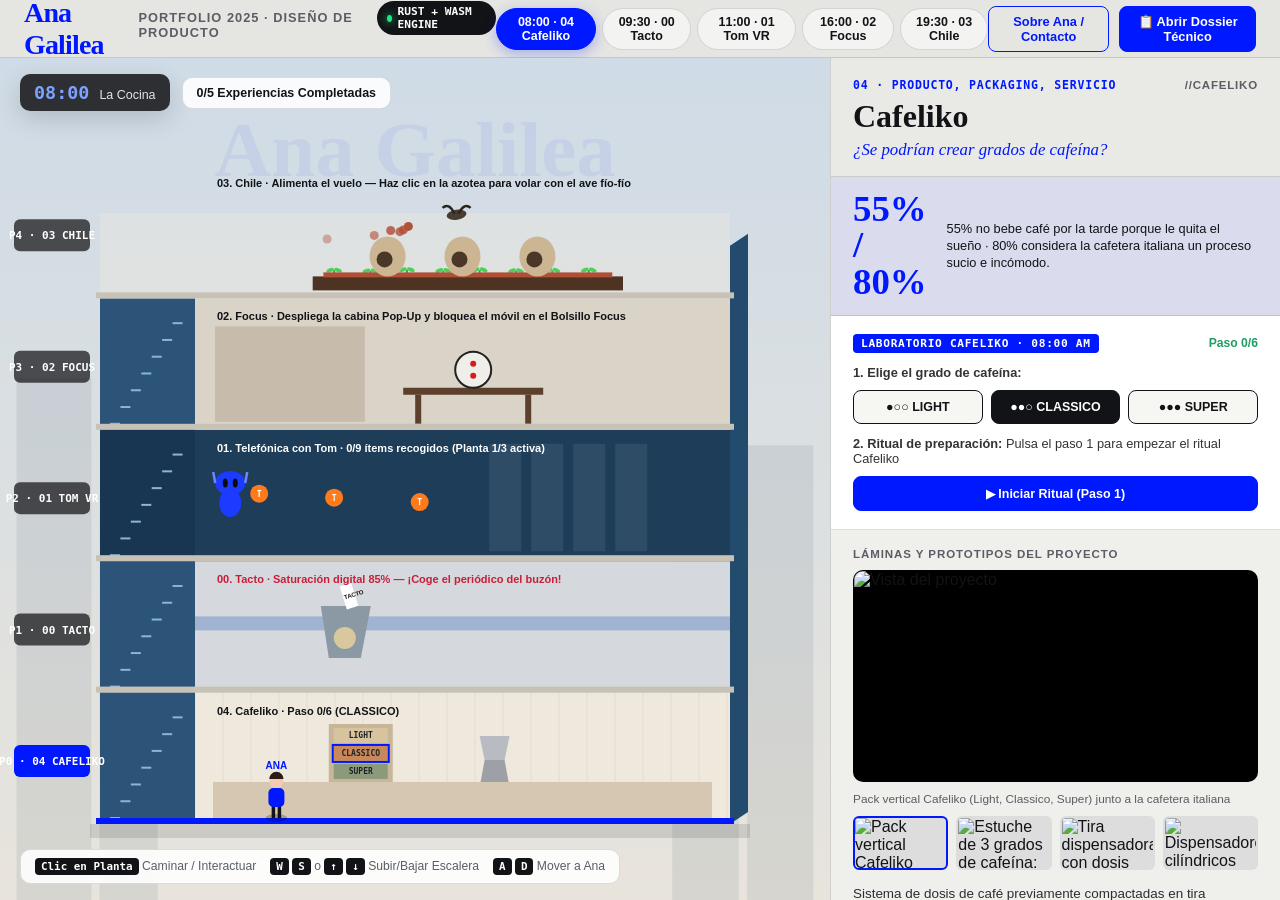
==== docs/index.html @ fff1c48e "Add docs/ directory and GitHub Pages workflow" ====
<!DOCTYPE html>
<html lang="es">
<head>
  <meta charset="UTF-8" />
  <meta name="viewport" content="width=device-width, initial-scale=1.0" />
  <title>Ana Galilea · 24 Horas en Diseño de Producto (Rust + WASM)</title>
  <link rel="stylesheet" href="styles.css" />
</head>
<body>
  <!-- CABECERA EDITORIAL INTERACTIVA -->
  <header class="top-bar">
    <div class="brand-group">
      <div class="brand-name" onclick="window.openDossierModal('manifesto')" title="Ver Manifiesto y Contacto de Ana Galilea">
        Ana Galilea
      </div>
      <span class="brand-tag">Portfolio 2025 · Diseño de Producto</span>
      <span class="wasm-badge" title="Motor de físicas y estado compilado en Rust a WebAssembly (wasm32-unknown-unknown)">
        <span class="wasm-dot"></span> RUST + WASM ENGINE
      </span>
    </div>

    <!-- Navegador de las 5 Plantas del Edificio ("24 Horas con Ana") -->
    <nav class="floor-Selector-nav" aria-label="Plantas del Edificio">
      <button class="floor-pill active" onclick="selectFloor(0)">08:00 · 04 Cafeliko</button>
      <button class="floor-pill" onclick="selectFloor(1)">09:30 · 00 Tacto</button>
      <button class="floor-pill" onclick="selectFloor(2)">11:00 · 01 Tom VR</button>
      <button class="floor-pill" onclick="selectFloor(3)">16:00 · 02 Focus</button>
      <button class="floor-pill" onclick="selectFloor(4)">19:30 · 03 Chile</button>
    </nav>

    <div class="header-actions">
      <button class="btn-editorial" onclick="window.openDossierModal('manifesto')">
        Sobre Ana / Contacto
      </button>
      <button class="btn-editorial primary" onclick="window.openDossierModal('project')">
        📋 Abrir Dossier Técnico
      </button>
    </div>
  </header>

  <!-- ESCENARIO PRINCIPAL: DIORAMA 2.5D (IZQUIERDA) + LABORATORIO JUGABLE (DERECHA) -->
  <main class="main-stage">
    <!-- Visor del Edificio Seccionado en Tiempo Real -->
    <section class="diorama-viewport">
      <canvas id="dioramaCanvas"></canvas>

      <!-- HUD Superior: Reloj de Rutina Cotidiana + Progreso -->
      <div class="diorama-hud-top">
        <div class="clock-card">
          <span class="clock-time" id="hudClockTime">08:00</span>
          <span class="clock-routine" id="hudClockRoutine">La Cocina</span>
        </div>
        <div class="progress-card" id="globalProgressText">
          0/5 Experiencias Completadas
        </div>
      </div>

      <!-- HUD Inferior: Guía de Controles del Juego -->
      <div class="diorama-controls-hint">
        <span><span class="kbd">Clic en Planta</span> Caminar / Interactuar</span>
        <span><span class="kbd">W</span> <span class="kbd">S</span> o <span class="kbd">↑</span> <span class="kbd">↓</span> Subir/Bajar Escalera</span>
        <span><span class="kbd">A</span> <span class="kbd">D</span> Mover a Ana</span>
      </div>
    </section>

    <!-- Panel Lateral: Mini-Juego del Proyecto Activo + Galería Extraída del PDF -->
    <aside class="lab-sidebar">
      <div class="lab-header">
        <div class="lab-breadcrumbs">
          <span class="lab-project-num" id="labNum">04 · Producto, packaging, servicio</span>
          <span id="labCode">//Cafeliko</span>
        </div>
        <h1 class="lab-title" id="labTitle">Cafeliko</h1>
        <p class="lab-question" id="labQuestion">¿Se podrían crear grados de cafeína?</p>
      </div>

      <div class="lab-stat-banner">
        <div class="stat-big" id="labStatBig">55%</div>
        <div class="stat-desc" id="labStatDesc">
          de usuarios reportan: «No bebo café por la tarde porque no me deja dormir».
        </div>
      </div>

      <!-- Controles Interactivos del Mini-Juego en Rust/WASM -->
      <div class="minigame-box" id="minigameContent"></div>

      <!-- Galería de Renders Reales Extraídos del Portfolio de Ana -->
      <div class="sidebar-gallery">
        <div class="sidebar-section-label">Láminas y Prototipos del Proyecto</div>
        <div class="hero-preview-card" onclick="window.openDossierModal('project')" style="cursor:pointer;" title="Haz clic para ampliar el Dossier Técnico">
          <img id="sidebarHeroImg" src="assets/portfolio/cafeliko_kitchen.jpg" alt="Vista del proyecto" />
        </div>
        <p id="sidebarHeroCaption" style="font-size:0.74rem; color:var(--ink-muted); margin-bottom:10px;"></p>

        <div class="thumb-strip" id="sidebarThumbStrip"></div>

        <p class="project-summary-text" id="labSummary"></p>

        <button class="btn-editorial primary" style="width:100%; padding:10px;" onclick="window.openDossierModal('project')">
          Ver Investigación · Proceso · Desarrollo · Producto →
        </button>
      </div>
    </aside>
  </main>

  <!-- MODAL DOSSIER TÉCNICO / MANIFIESTO (MODO RECLUTADOR / ESTUDIO) -->
  <div class="modal-backdrop" id="dossierModalBackdrop" onclick="if(event.target===this) window.closeDossierModal()">
    <div class="dossier-modal">
      <div class="dossier-top">
        <strong id="dossierModalTitle" style="font-size:0.95rem;">Dossier Técnico del Proyecto</strong>
        <button class="btn-editorial" onclick="window.closeDossierModal()">✕ Cerrar (Esc)</button>
      </div>
      <div class="dossier-body" id="dossierModalContent"></div>
    </div>
  </div>

  <script src="wasm_bundle.js"></script>
  <script src="game.js"></script>
</body>
</html>
---- docs/styles.css ----
:root {
  --bg-paper: #e5e5e2;
  --bg-panel: #efefec;
  --bg-dark: #101216;
  --ink: #121316;
  --ink-muted: #5a5d64;
  --klein-blue: #0018ff;
  --klein-soft: rgba(0, 24, 255, 0.09);
  --tom-blue: #234b6e;
  --tom-orange: #ff7a1a;
  --chile-clay: #b04e36;
  --focus-green: #1f9d62;
  --cafeliko-light: #d7c39d;
  --cafeliko-classico: #c98859;
  --cafeliko-super: #8c9a7c;
  --border: rgba(18, 19, 22, 0.14);
  --font-serif: 'Playfair Display', Georgia, 'Times New Roman', serif;
  --font-sans: 'Plus Jakarta Sans', -apple-system, BlinkMacSystemFont, 'Segoe UI', sans-serif;
  --font-mono: 'JetBrains Mono', Consolas, monospace;
}

* {
  box-sizing: border-box;
  margin: 0;
  padding: 0;
}

html, body {
  width: 100%;
  height: 100%;
  background: var(--bg-paper);
  color: var(--ink);
  font-family: var(--font-sans);
  overflow: hidden;
  user-select: none;
}

/* --- TOP HEADER (Editorial Portfolio Bar) --- */
.top-bar {
  height: 58px;
  display: flex;
  align-items: center;
  justify-content: space-between;
  padding: 0 24px;
  background: rgba(229, 229, 226, 0.92);
  backdrop-filter: blur(10px);
  border-bottom: 1px solid var(--border);
  z-index: 20;
}

.brand-group {
  display: flex;
  align-items: baseline;
  gap: 16px;
}

.brand-name {
  font-family: var(--font-serif);
  font-weight: 800;
  font-size: 1.75rem;
  color: var(--klein-blue);
  letter-spacing: -0.03em;
  cursor: pointer;
}

.brand-tag {
  font-size: 0.8rem;
  text-transform: uppercase;
  letter-spacing: 0.08em;
  color: var(--ink-muted);
  font-weight: 600;
}

.wasm-badge {
  display: inline-flex;
  align-items: center;
  gap: 6px;
  padding: 4px 10px;
  border-radius: 999px;
  background: var(--ink);
  color: #fff;
  font-family: var(--font-mono);
  font-size: 0.7rem;
  font-weight: 600;
}

.wasm-dot {
  width: 7px;
  height: 7px;
  border-radius: 50%;
  background: #22e584;
  box-shadow: 0 0 8px #22e584;
}

.floor-Selector-nav {
  display: flex;
  gap: 6px;
}

.floor-pill {
  border: 1px solid var(--border);
  background: rgba(255, 255, 255, 0.55);
  color: var(--ink);
  padding: 6px 12px;
  border-radius: 999px;
  font-size: 0.78rem;
  font-weight: 600;
  cursor: pointer;
  transition: all 0.2s ease;
  display: flex;
  align-items: center;
  gap: 6px;
}

.floor-pill:hover {
  border-color: var(--klein-blue);
  transform: translateY(-1px);
}

.floor-pill.active {
  background: var(--klein-blue);
  color: #fff;
  border-color: var(--klein-blue);
  box-shadow: 0 4px 14px rgba(0, 24, 255, 0.28);
}

.floor-pill.completed::after {
  content: "✓";
  font-weight: 800;
  font-size: 0.7rem;
  color: #16c672;
}

.floor-pill.active.completed::after {
  color: #a6ffcf;
}

.header-actions {
  display: flex;
  align-items: center;
  gap: 10px;
}

.btn-editorial {
  padding: 7px 14px;
  border-radius: 8px;
  border: 1.5px solid var(--klein-blue);
  background: transparent;
  color: var(--klein-blue);
  font-weight: 700;
  font-size: 0.8rem;
  cursor: pointer;
  transition: all 0.18s ease;
}

.btn-editorial:hover, .btn-editorial.primary {
  background: var(--klein-blue);
  color: #fff;
}

.btn-editorial.primary:hover {
  background: #0011b8;
}

/* --- MAIN WORKSPACE LAYOUT --- */
.main-stage {
  height: calc(100vh - 58px);
  display: grid;
  grid-template-columns: 1fr 450px;
  position: relative;
}

/* --- LEFT: 2.5D ARCHITECTURAL DIORAMA CANVAS --- */
.diorama-viewport {
  position: relative;
  width: 100%;
  height: 100%;
  overflow: hidden;
  background: #dcdcd7;
}

#dioramaCanvas {
  width: 100%;
  height: 100%;
  display: block;
  cursor: pointer;
}

/* Floating HUD inside Diorama */
.diorama-hud-top {
  position: absolute;
  top: 16px;
  left: 20px;
  display: flex;
  align-items: center;
  gap: 12px;
  pointer-events: none;
}

.clock-card {
  background: rgba(18, 19, 22, 0.86);
  color: #fff;
  padding: 8px 14px;
  border-radius: 10px;
  backdrop-filter: blur(8px);
  display: flex;
  align-items: baseline;
  gap: 10px;
  box-shadow: 0 8px 24px rgba(0, 0, 0, 0.15);
}

.clock-time {
  font-family: var(--font-mono);
  font-size: 1.15rem;
  font-weight: 700;
  color: #7da2ff;
}

.clock-routine {
  font-size: 0.78rem;
  color: #e2e4ea;
}

.progress-card {
  background: rgba(255, 255, 255, 0.88);
  border: 1px solid var(--border);
  padding: 8px 14px;
  border-radius: 10px;
  font-size: 0.78rem;
  font-weight: 700;
  color: var(--ink);
  backdrop-filter: blur(8px);
}

.diorama-controls-hint {
  position: absolute;
  bottom: 16px;
  left: 20px;
  background: rgba(255, 255, 255, 0.88);
  border: 1px solid var(--border);
  padding: 8px 14px;
  border-radius: 10px;
  font-size: 0.76rem;
  color: var(--ink-muted);
  display: flex;
  align-items: center;
  gap: 14px;
  backdrop-filter: blur(6px);
}

.kbd {
  display: inline-block;
  padding: 2px 6px;
  border-radius: 4px;
  background: var(--ink);
  color: #fff;
  font-family: var(--font-mono);
  font-size: 0.68rem;
  font-weight: 600;
}

/* --- RIGHT: INTERACTIVE PRODUCT LAB & MINI-GAME PANEL --- */
.lab-sidebar {
  height: 100%;
  background: var(--bg-panel);
  border-left: 1px solid var(--border);
  display: flex;
  flex-direction: column;
  overflow-y: auto;
  user-select: text;
}

.lab-header {
  padding: 20px 22px 16px;
  border-bottom: 1px solid var(--border);
  background: #e9e9e5;
}

.lab-breadcrumbs {
  display: flex;
  align-items: center;
  justify-content: space-between;
  font-size: 0.72rem;
  text-transform: uppercase;
  letter-spacing: 0.07em;
  color: var(--ink-muted);
  margin-bottom: 8px;
  font-weight: 700;
}

.lab-project-num {
  color: var(--klein-blue);
  font-family: var(--font-mono);
}

.lab-title {
  font-family: var(--font-serif);
  font-size: 2rem;
  line-height: 1.05;
  color: var(--ink);
  margin-bottom: 6px;
}

.lab-question {
  font-family: var(--font-serif);
  font-style: italic;
  font-size: 1.05rem;
  color: var(--klein-blue);
}

.lab-stat-banner {
  display: flex;
  align-items: center;
  gap: 14px;
  padding: 14px 22px;
  background: var(--klein-soft);
  border-bottom: 1px solid var(--border);
}

.stat-big {
  font-family: var(--font-serif);
  font-size: 2.3rem;
  font-weight: 800;
  color: var(--klein-blue);
  line-height: 1;
}

.stat-desc {
  font-size: 0.8rem;
  line-height: 1.35;
  color: var(--ink);
}

/* Interactive Mini-Game Box inside Sidebar */
.minigame-box {
  padding: 18px 22px;
  border-bottom: 1px solid var(--border);
  background: #fff;
}

.minigame-header {
  display: flex;
  align-items: center;
  justify-content: space-between;
  margin-bottom: 12px;
}

.minigame-badge {
  font-family: var(--font-mono);
  font-size: 0.7rem;
  text-transform: uppercase;
  letter-spacing: 0.06em;
  padding: 3px 8px;
  border-radius: 4px;
  background: var(--klein-blue);
  color: #fff;
  font-weight: 700;
}

.minigame-status {
  font-size: 0.76rem;
  font-weight: 700;
  color: var(--focus-green);
}

.game-btn-row {
  display: flex;
  flex-wrap: wrap;
  gap: 8px;
  margin-top: 10px;
}

.game-btn {
  flex: 1;
  min-width: 110px;
  padding: 9px 12px;
  border-radius: 8px;
  border: 1.5px solid var(--ink);
  background: #f6f6f3;
  color: var(--ink);
  font-weight: 700;
  font-size: 0.78rem;
  cursor: pointer;
  transition: all 0.15s ease;
  text-align: center;
}

.game-btn:hover {
  background: var(--klein-blue);
  color: #fff;
  border-color: var(--klein-blue);
}

.game-btn.active {
  background: var(--ink);
  color: #fff;
}

/* Project Gallery Preview in Sidebar */
.sidebar-gallery {
  padding: 18px 22px 26px;
}

.sidebar-section-label {
  font-size: 0.72rem;
  text-transform: uppercase;
  letter-spacing: 0.08em;
  color: var(--ink-muted);
  font-weight: 700;
  margin-bottom: 10px;
}

.hero-preview-card {
  border-radius: 10px;
  overflow: hidden;
  border: 1px solid var(--border);
  background: #000;
  margin-bottom: 10px;
  position: relative;
}

.hero-preview-card img {
  width: 100%;
  height: 210px;
  object-fit: cover;
  display: block;
  transition: transform 0.3s ease;
}

.hero-preview-card:hover img {
  transform: scale(1.02);
}

.thumb-strip {
  display: grid;
  grid-template-columns: repeat(4, 1fr);
  gap: 8px;
  margin-bottom: 14px;
}

.thumb-item {
  height: 54px;
  border-radius: 6px;
  overflow: hidden;
  border: 2px solid transparent;
  cursor: pointer;
  background: #ddd;
}

.thumb-item.active {
  border-color: var(--klein-blue);
}

.thumb-item img {
  width: 100%;
  height: 100%;
  object-fit: cover;
  display: block;
}

.project-summary-text {
  font-size: 0.84rem;
  line-height: 1.55;
  color: #2c2e33;
  margin-bottom: 14px;
}

/* Word search & interactive widgets */
.word-pills {
  display: flex;
  gap: 6px;
  flex-wrap: wrap;
  margin-top: 8px;
}

.word-pill {
  padding: 5px 10px;
  border-radius: 999px;
  font-family: var(--font-mono);
  font-size: 0.72rem;
  border: 1px solid var(--border);
  background: #f2f2ee;
  cursor: pointer;
  font-weight: 700;
}

.word-pill.found {
  background: var(--focus-green);
  color: #fff;
  border-color: var(--focus-green);
}

/* --- FULL-SCREEN MODAL DOSSIER / MANIFIESTO --- */
.modal-backdrop {
  position: fixed;
  inset: 0;
  background: rgba(12, 14, 18, 0.76);
  backdrop-filter: blur(8px);
  z-index: 100;
  display: none;
  align-items: center;
  justify-content: center;
  padding: 28px;
}

.modal-backdrop.open {
  display: flex;
}

.dossier-modal {
  width: min(1140px, 96vw);
  max-height: 90vh;
  background: var(--bg-paper);
  border-radius: 16px;
  border: 1px solid rgba(255, 255, 255, 0.2);
  box-shadow: 0 24px 60px rgba(0, 0, 0, 0.45);
  display: flex;
  flex-direction: column;
  overflow: hidden;
  user-select: text;
}

.dossier-top {
  padding: 20px 28px;
  background: #deded9;
  border-bottom: 1px solid var(--border);
  display: flex;
  align-items: center;
  justify-content: space-between;
}

.dossier-body {
  padding: 28px;
  overflow-y: auto;
  display: grid;
  grid-template-columns: 1.1fr 1fr;
  gap: 28px;
}

.phase-grid {
  display: grid;
  grid-template-columns: 1fr 1fr;
  gap: 14px;
  margin-top: 16px;
}

.phase-card {
  background: #fff;
  padding: 14px 16px;
  border-radius: 10px;
  border: 1px solid var(--border);
}

.phase-card h4 {
  font-size: 0.74rem;
  text-transform: uppercase;
  letter-spacing: 0.08em;
  color: var(--klein-blue);
  margin-bottom: 6px;
}

.phase-card p {
  font-size: 0.83rem;
  line-height: 1.48;
  color: var(--ink);
}

.dossier-gallery-grid {
  display: grid;
  grid-template-columns: 1fr 1fr;
  gap: 10px;
}

.dossier-gallery-grid img {
  width: 100%;
  height: 165px;
  object-fit: cover;
  border-radius: 8px;
  border: 1px solid var(--border);
  background: #111;
  cursor: pointer;
}

.dossier-gallery-grid img.wide {
  grid-column: span 2;
  height: 230px;
}

@media (max-width: 980px) {
  .main-stage {
    grid-template-columns: 1fr;
    grid-template-rows: 52vh 1fr;
  }
  .dossier-body {
    grid-template-columns: 1fr;
  }
}
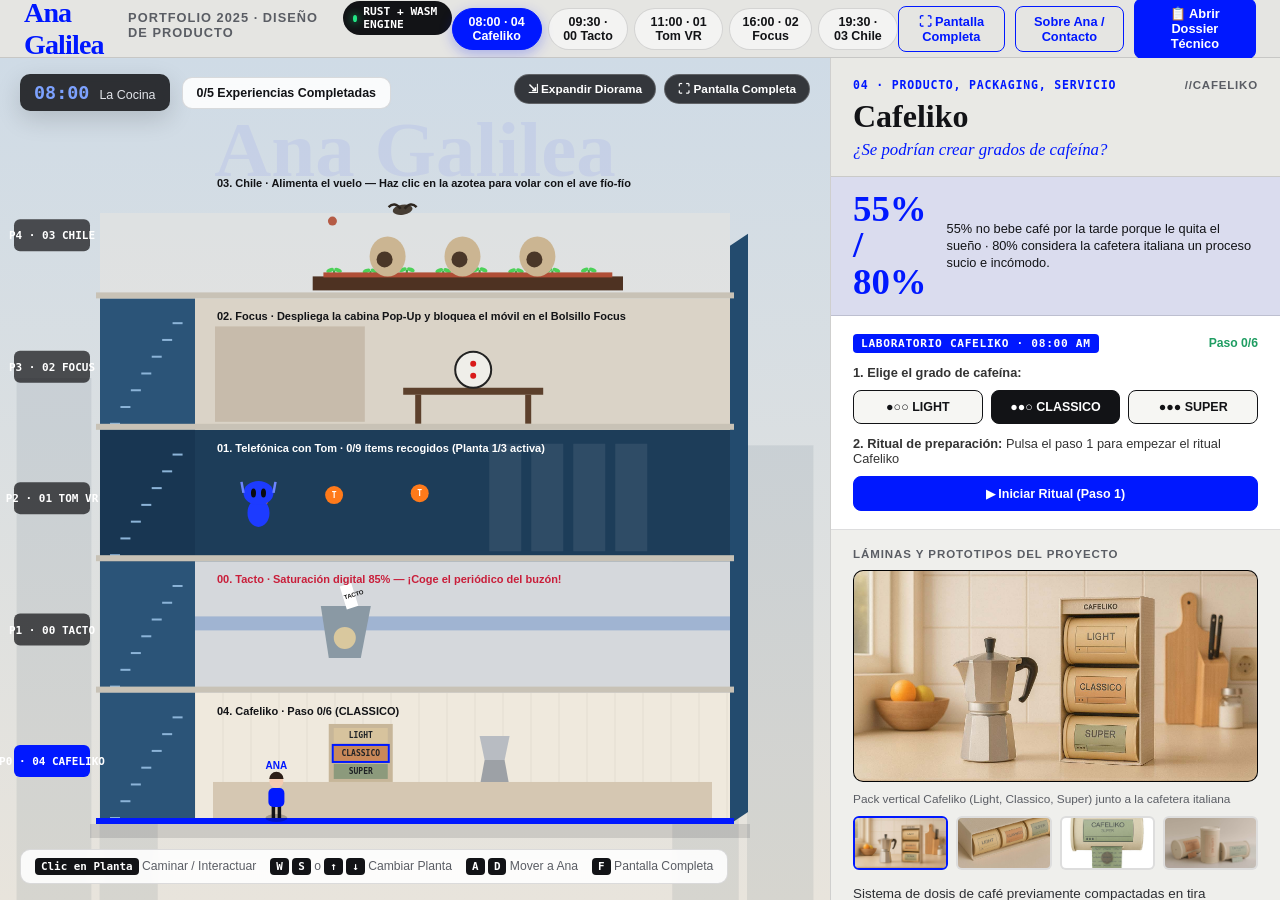
==== commit 0f0bd06a: "Add fullscreen mode, diorama expand toggle, and 'F' key shortcut" ====
--- a/docs/index.html
+++ b/docs/index.html
@@ -29,6 +29,9 @@
     </nav>
 
     <div class="header-actions">
+      <button class="btn-editorial" id="fullscreenBtn" onclick="window.toggleFullscreen()" title="Alternar Pantalla Completa (F)">
+        ⛶ Pantalla Completa
+      </button>
       <button class="btn-editorial" onclick="window.openDossierModal('manifesto')">
         Sobre Ana / Contacto
       </button>
@@ -44,6 +47,16 @@
     <section class="diorama-viewport">
       <canvas id="dioramaCanvas"></canvas>
 
+      <!-- Botones flotantes HUD Superior Derecho -->
+      <div class="diorama-hud-controls">
+        <button class="hud-pill-btn" onclick="window.toggleDioramaWide()" id="expandDioramaBtn" title="Expandir vista completa del edificio">
+          ⇲ Expandir Diorama
+        </button>
+        <button class="hud-pill-btn" onclick="window.toggleFullscreen()" id="hudFsBtn" title="Pantalla Completa (F)">
+          ⛶ Pantalla Completa
+        </button>
+      </div>
+
       <!-- HUD Superior: Reloj de Rutina Cotidiana + Progreso -->
       <div class="diorama-hud-top">
         <div class="clock-card">
@@ -58,8 +71,9 @@
       <!-- HUD Inferior: Guía de Controles del Juego -->
       <div class="diorama-controls-hint">
         <span><span class="kbd">Clic en Planta</span> Caminar / Interactuar</span>
-        <span><span class="kbd">W</span> <span class="kbd">S</span> o <span class="kbd">↑</span> <span class="kbd">↓</span> Subir/Bajar Escalera</span>
+        <span><span class="kbd">W</span> <span class="kbd">S</span> o <span class="kbd">↑</span> <span class="kbd">↓</span> Cambiar Planta</span>
         <span><span class="kbd">A</span> <span class="kbd">D</span> Mover a Ana</span>
+        <span><span class="kbd">F</span> Pantalla Completa</span>
       </div>
     </section>
 
--- a/docs/styles.css
+++ b/docs/styles.css
@@ -168,6 +168,15 @@
   display: grid;
   grid-template-columns: 1fr 450px;
   position: relative;
+  transition: grid-template-columns 0.3s cubic-bezier(0.16, 1, 0.3, 1);
+}
+
+.main-stage.diorama-wide {
+  grid-template-columns: 1fr 0px;
+}
+
+.main-stage.diorama-wide .lab-sidebar {
+  display: none;
 }
 
 /* --- LEFT: 2.5D ARCHITECTURAL DIORAMA CANVAS --- */
@@ -184,6 +193,42 @@
   height: 100%;
   display: block;
   cursor: pointer;
+}
+
+/* Floating HUD Controls (Top Right) */
+.diorama-hud-controls {
+  position: absolute;
+  top: 16px;
+  right: 20px;
+  display: flex;
+  align-items: center;
+  gap: 8px;
+  z-index: 10;
+}
+
+.hud-pill-btn {
+  background: rgba(18, 19, 22, 0.82);
+  color: #fff;
+  border: 1px solid rgba(255, 255, 255, 0.22);
+  padding: 7px 13px;
+  border-radius: 999px;
+  font-family: var(--font-sans);
+  font-size: 0.74rem;
+  font-weight: 700;
+  cursor: pointer;
+  backdrop-filter: blur(8px);
+  transition: all 0.18s ease;
+  display: flex;
+  align-items: center;
+  gap: 6px;
+  user-select: none;
+}
+
+.hud-pill-btn:hover {
+  background: var(--klein-blue);
+  border-color: var(--klein-blue);
+  transform: translateY(-1px);
+  box-shadow: 0 4px 14px rgba(0, 24, 255, 0.32);
 }
 
 /* Floating HUD inside Diorama */
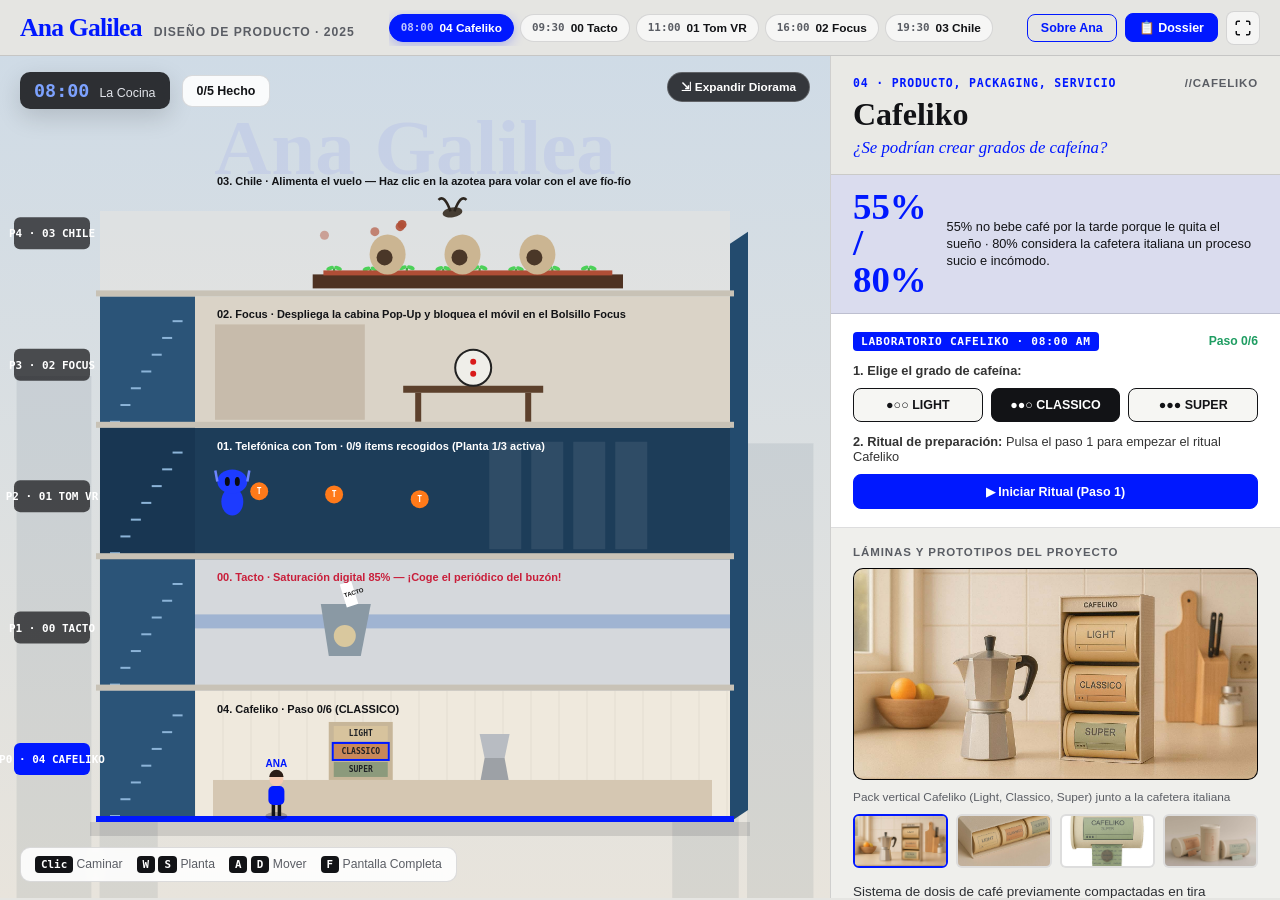
==== commit d196b21e: "Refine mobile experience: clean minimalist header, remove technical badges, improve responsive touch" ====
--- a/docs/index.html
+++ b/docs/index.html
@@ -9,34 +9,44 @@
 <body>
   <!-- CABECERA EDITORIAL INTERACTIVA -->
   <header class="top-bar">
-    <div class="brand-group">
-      <div class="brand-name" onclick="window.openDossierModal('manifesto')" title="Ver Manifiesto y Contacto de Ana Galilea">
-        Ana Galilea
-      </div>
-      <span class="brand-tag">Portfolio 2025 · Diseño de Producto</span>
-      <span class="wasm-badge" title="Motor de físicas y estado compilado en Rust a WebAssembly (wasm32-unknown-unknown)">
-        <span class="wasm-dot"></span> RUST + WASM ENGINE
-      </span>
+    <div class="brand-group" onclick="window.openDossierModal('manifesto')" title="Ver Manifiesto y Contacto de Ana Galilea">
+      <span class="brand-name">Ana Galilea</span>
+      <span class="brand-tag">Diseño de Producto · 2025</span>
     </div>
 
-    <!-- Navegador de las 5 Plantas del Edificio ("24 Horas con Ana") -->
-    <nav class="floor-Selector-nav" aria-label="Plantas del Edificio">
-      <button class="floor-pill active" onclick="selectFloor(0)">08:00 · 04 Cafeliko</button>
-      <button class="floor-pill" onclick="selectFloor(1)">09:30 · 00 Tacto</button>
-      <button class="floor-pill" onclick="selectFloor(2)">11:00 · 01 Tom VR</button>
-      <button class="floor-pill" onclick="selectFloor(3)">16:00 · 02 Focus</button>
-      <button class="floor-pill" onclick="selectFloor(4)">19:30 · 03 Chile</button>
+    <!-- Navegador de las 5 Plantas del Edificio (Desktop / Tablet) -->
+    <nav class="floor-nav-strip" aria-label="Plantas del Edificio">
+      <button class="floor-pill active" onclick="selectFloor(0)">
+        <span class="pill-time">08:00</span>
+        <span class="pill-name">04 Cafeliko</span>
+      </button>
+      <button class="floor-pill" onclick="selectFloor(1)">
+        <span class="pill-time">09:30</span>
+        <span class="pill-name">00 Tacto</span>
+      </button>
+      <button class="floor-pill" onclick="selectFloor(2)">
+        <span class="pill-time">11:00</span>
+        <span class="pill-name">01 Tom VR</span>
+      </button>
+      <button class="floor-pill" onclick="selectFloor(3)">
+        <span class="pill-time">16:00</span>
+        <span class="pill-name">02 Focus</span>
+      </button>
+      <button class="floor-pill" onclick="selectFloor(4)">
+        <span class="pill-time">19:30</span>
+        <span class="pill-name">03 Chile</span>
+      </button>
     </nav>
 
     <div class="header-actions">
-      <button class="btn-editorial" id="fullscreenBtn" onclick="window.toggleFullscreen()" title="Alternar Pantalla Completa (F)">
-        ⛶ Pantalla Completa
-      </button>
-      <button class="btn-editorial" onclick="window.openDossierModal('manifesto')">
-        Sobre Ana / Contacto
+      <button class="btn-editorial hide-mobile" onclick="window.openDossierModal('manifesto')">
+        Sobre Ana
       </button>
       <button class="btn-editorial primary" onclick="window.openDossierModal('project')">
-        📋 Abrir Dossier Técnico
+        📋 Dossier
+      </button>
+      <button class="btn-icon" id="fullscreenBtn" onclick="window.toggleFullscreen()" title="Alternar Pantalla Completa (F)" aria-label="Pantalla Completa">
+        <svg class="icon-fs" viewBox="0 0 24 24" width="18" height="18" stroke="currentColor" stroke-width="2" fill="none"><path d="M8 3H5a2 2 0 0 0-2 2v3m18 0V5a2 2 0 0 0-2-2h-3m0 18h3a2 2 0 0 0 2-2v-3M3 16v3a2 2 0 0 0 2 2h3"/></svg>
       </button>
     </div>
   </header>
@@ -47,13 +57,10 @@
     <section class="diorama-viewport">
       <canvas id="dioramaCanvas"></canvas>
 
-      <!-- Botones flotantes HUD Superior Derecho -->
-      <div class="diorama-hud-controls">
+      <!-- Botones flotantes HUD Superior Derecho (Solo desktop) -->
+      <div class="diorama-hud-controls hide-mobile">
         <button class="hud-pill-btn" onclick="window.toggleDioramaWide()" id="expandDioramaBtn" title="Expandir vista completa del edificio">
           ⇲ Expandir Diorama
-        </button>
-        <button class="hud-pill-btn" onclick="window.toggleFullscreen()" id="hudFsBtn" title="Pantalla Completa (F)">
-          ⛶ Pantalla Completa
         </button>
       </div>
 
@@ -64,15 +71,15 @@
           <span class="clock-routine" id="hudClockRoutine">La Cocina</span>
         </div>
         <div class="progress-card" id="globalProgressText">
-          0/5 Experiencias Completadas
+          0/5 Hecho
         </div>
       </div>
 
-      <!-- HUD Inferior: Guía de Controles del Juego -->
-      <div class="diorama-controls-hint">
-        <span><span class="kbd">Clic en Planta</span> Caminar / Interactuar</span>
-        <span><span class="kbd">W</span> <span class="kbd">S</span> o <span class="kbd">↑</span> <span class="kbd">↓</span> Cambiar Planta</span>
-        <span><span class="kbd">A</span> <span class="kbd">D</span> Mover a Ana</span>
+      <!-- HUD Inferior: Guía de Controles del Juego (Solo desktop) -->
+      <div class="diorama-controls-hint hide-mobile">
+        <span><span class="kbd">Clic</span> Caminar</span>
+        <span><span class="kbd">W</span> <span class="kbd">S</span> Planta</span>
+        <span><span class="kbd">A</span> <span class="kbd">D</span> Mover</span>
         <span><span class="kbd">F</span> Pantalla Completa</span>
       </div>
     </section>
--- a/docs/styles.css
+++ b/docs/styles.css
@@ -35,81 +35,86 @@
   user-select: none;
 }
 
-/* --- TOP HEADER (Editorial Portfolio Bar) --- */
+/* --- TOP HEADER (Minimalist Editorial Portfolio Bar) --- */
 .top-bar {
-  height: 58px;
+  height: 56px;
   display: flex;
   align-items: center;
   justify-content: space-between;
-  padding: 0 24px;
-  background: rgba(229, 229, 226, 0.92);
-  backdrop-filter: blur(10px);
+  padding: 0 20px;
+  background: rgba(229, 229, 226, 0.95);
+  backdrop-filter: blur(12px);
   border-bottom: 1px solid var(--border);
-  z-index: 20;
+  z-index: 30;
+  gap: 14px;
 }
 
 .brand-group {
   display: flex;
   align-items: baseline;
-  gap: 16px;
+  gap: 12px;
+  cursor: pointer;
+  flex-shrink: 0;
 }
 
 .brand-name {
   font-family: var(--font-serif);
   font-weight: 800;
-  font-size: 1.75rem;
+  font-size: 1.6rem;
   color: var(--klein-blue);
   letter-spacing: -0.03em;
-  cursor: pointer;
+  white-space: nowrap;
 }
 
 .brand-tag {
-  font-size: 0.8rem;
+  font-size: 0.76rem;
   text-transform: uppercase;
   letter-spacing: 0.08em;
   color: var(--ink-muted);
   font-weight: 600;
-}
-
-.wasm-badge {
-  display: inline-flex;
+  white-space: nowrap;
+}
+
+/* Floor Navigation Bar (Pills Strip) */
+.floor-nav-strip {
+  display: flex;
   align-items: center;
   gap: 6px;
-  padding: 4px 10px;
-  border-radius: 999px;
-  background: var(--ink);
-  color: #fff;
-  font-family: var(--font-mono);
-  font-size: 0.7rem;
-  font-weight: 600;
-}
-
-.wasm-dot {
-  width: 7px;
-  height: 7px;
-  border-radius: 50%;
-  background: #22e584;
-  box-shadow: 0 0 8px #22e584;
-}
-
-.floor-Selector-nav {
-  display: flex;
-  gap: 6px;
+  overflow-x: auto;
+  scrollbar-width: none;
+  -webkit-overflow-scrolling: touch;
+  padding: 4px 0;
+}
+
+.floor-nav-strip::-webkit-scrollbar {
+  display: none;
 }
 
 .floor-pill {
   border: 1px solid var(--border);
-  background: rgba(255, 255, 255, 0.55);
+  background: rgba(255, 255, 255, 0.65);
   color: var(--ink);
-  padding: 6px 12px;
+  padding: 6px 11px;
   border-radius: 999px;
-  font-size: 0.78rem;
+  font-size: 0.74rem;
   font-weight: 600;
   cursor: pointer;
-  transition: all 0.2s ease;
+  transition: all 0.16s ease;
   display: flex;
   align-items: center;
   gap: 6px;
+  white-space: nowrap;
+  flex-shrink: 0;
+}
+
+.floor-pill .pill-time {
+  font-family: var(--font-mono);
+  font-size: 0.68rem;
+  color: var(--ink-muted);
+}
+
+.floor-pill .pill-name {
+  font-weight: 700;
 }
 
 .floor-pill:hover {
@@ -121,7 +126,11 @@
   background: var(--klein-blue);
   color: #fff;
   border-color: var(--klein-blue);
-  box-shadow: 0 4px 14px rgba(0, 24, 255, 0.28);
+  box-shadow: 0 3px 12px rgba(0, 24, 255, 0.25);
+}
+
+.floor-pill.active .pill-time {
+  color: rgba(255, 255, 255, 0.75);
 }
 
 .floor-pill.completed::after {
@@ -138,19 +147,21 @@
 .header-actions {
   display: flex;
   align-items: center;
-  gap: 10px;
+  gap: 8px;
+  flex-shrink: 0;
 }
 
 .btn-editorial {
-  padding: 7px 14px;
+  padding: 6px 13px;
   border-radius: 8px;
   border: 1.5px solid var(--klein-blue);
   background: transparent;
   color: var(--klein-blue);
   font-weight: 700;
-  font-size: 0.8rem;
+  font-size: 0.78rem;
   cursor: pointer;
   transition: all 0.18s ease;
+  white-space: nowrap;
 }
 
 .btn-editorial:hover, .btn-editorial.primary {
@@ -160,6 +171,28 @@
 
 .btn-editorial.primary:hover {
   background: #0011b8;
+}
+
+.btn-icon {
+  width: 34px;
+  height: 34px;
+  border-radius: 8px;
+  border: 1px solid var(--border);
+  background: rgba(255, 255, 255, 0.6);
+  color: var(--ink);
+  display: flex;
+  align-items: center;
+  justify-content: center;
+  cursor: pointer;
+  transition: all 0.18s ease;
+  padding: 0;
+  flex-shrink: 0;
+}
+
+.btn-icon:hover {
+  border-color: var(--klein-blue);
+  color: var(--klein-blue);
+  background: #fff;
 }
 
 /* --- MAIN WORKSPACE LAYOUT --- */
@@ -631,12 +664,209 @@
   height: 230px;
 }
 
-@media (max-width: 980px) {
+/* --- RESPONSIVE & MOBILE REFINEMENT --- */
+@media (max-width: 900px) {
+  html, body {
+    overflow-y: auto;
+    overflow-x: hidden;
+    user-select: auto;
+  }
+
+  .top-bar {
+    height: auto;
+    padding: 10px 14px 6px;
+    flex-wrap: wrap;
+    gap: 8px;
+  }
+
+  .brand-group {
+    order: 1;
+  }
+
+  .brand-name {
+    font-size: 1.45rem;
+  }
+
+  .brand-tag {
+    display: none;
+  }
+
+  .header-actions {
+    order: 2;
+    gap: 6px;
+  }
+
+  .btn-editorial {
+    padding: 5px 10px;
+    font-size: 0.74rem;
+  }
+
+  .btn-icon {
+    width: 30px;
+    height: 30px;
+  }
+
+  .floor-nav-strip {
+    order: 3;
+    width: 100%;
+    padding: 4px 0 4px;
+    justify-content: flex-start;
+  }
+
+  .floor-pill {
+    padding: 5px 9px;
+    font-size: 0.7rem;
+    gap: 4px;
+  }
+
+  .floor-pill .pill-time {
+    display: none;
+  }
+
   .main-stage {
+    display: flex;
+    flex-direction: column;
+    height: auto;
+    min-height: calc(100vh - 100px);
+  }
+
+  .main-stage.diorama-wide {
+    display: flex;
+  }
+
+  .main-stage.diorama-wide .lab-sidebar {
+    display: flex;
+  }
+
+  .diorama-viewport {
+    height: 44vh;
+    min-height: 260px;
+    max-height: 380px;
+    width: 100%;
+    flex-shrink: 0;
+    position: sticky;
+    top: 0;
+    z-index: 10;
+    box-shadow: 0 4px 18px rgba(0, 0, 0, 0.08);
+  }
+
+  .diorama-hud-top {
+    top: 10px;
+    left: 10px;
+    gap: 8px;
+  }
+
+  .clock-card {
+    padding: 5px 10px;
+    border-radius: 8px;
+    gap: 6px;
+  }
+
+  .clock-time {
+    font-size: 0.95rem;
+  }
+
+  .clock-routine {
+    font-size: 0.7rem;
+  }
+
+  .progress-card {
+    padding: 5px 9px;
+    font-size: 0.7rem;
+    border-radius: 8px;
+  }
+
+  .hide-mobile {
+    display: none !important;
+  }
+
+  .lab-sidebar {
+    height: auto;
+    border-left: none;
+    border-top: 1px solid var(--border);
+    flex: 1;
+    overflow-y: visible;
+  }
+
+  .lab-header {
+    padding: 16px 18px 12px;
+  }
+
+  .lab-title {
+    font-size: 1.6rem;
+  }
+
+  .lab-question {
+    font-size: 0.92rem;
+  }
+
+  .lab-stat-banner {
+    padding: 12px 18px;
+    gap: 12px;
+  }
+
+  .stat-big {
+    font-size: 1.8rem;
+  }
+
+  .stat-desc {
+    font-size: 0.76rem;
+  }
+
+  .minigame-box {
+    padding: 16px 18px;
+  }
+
+  .game-btn {
+    min-width: 90px;
+    padding: 10px 12px;
+    font-size: 0.78rem;
+  }
+
+  .sidebar-gallery {
+    padding: 16px 18px 30px;
+  }
+
+  .hero-preview-card img {
+    height: 180px;
+  }
+
+  .thumb-strip {
+    grid-template-columns: repeat(4, 1fr);
+    gap: 6px;
+  }
+
+  .thumb-item {
+    height: 48px;
+  }
+
+  .dossier-modal {
+    width: 96vw;
+    max-height: 92vh;
+    border-radius: 12px;
+  }
+
+  .dossier-top {
+    padding: 14px 18px;
+  }
+
+  .dossier-body {
+    padding: 18px;
     grid-template-columns: 1fr;
-    grid-template-rows: 52vh 1fr;
-  }
-  .dossier-body {
+    gap: 20px;
+  }
+
+  .phase-grid {
     grid-template-columns: 1fr;
-  }
-}
+    gap: 10px;
+  }
+
+  .dossier-gallery-grid {
+    grid-template-columns: 1fr;
+  }
+
+  .dossier-gallery-grid img.wide, .dossier-gallery-grid img {
+    grid-column: span 1;
+    height: 180px;
+  }
+}
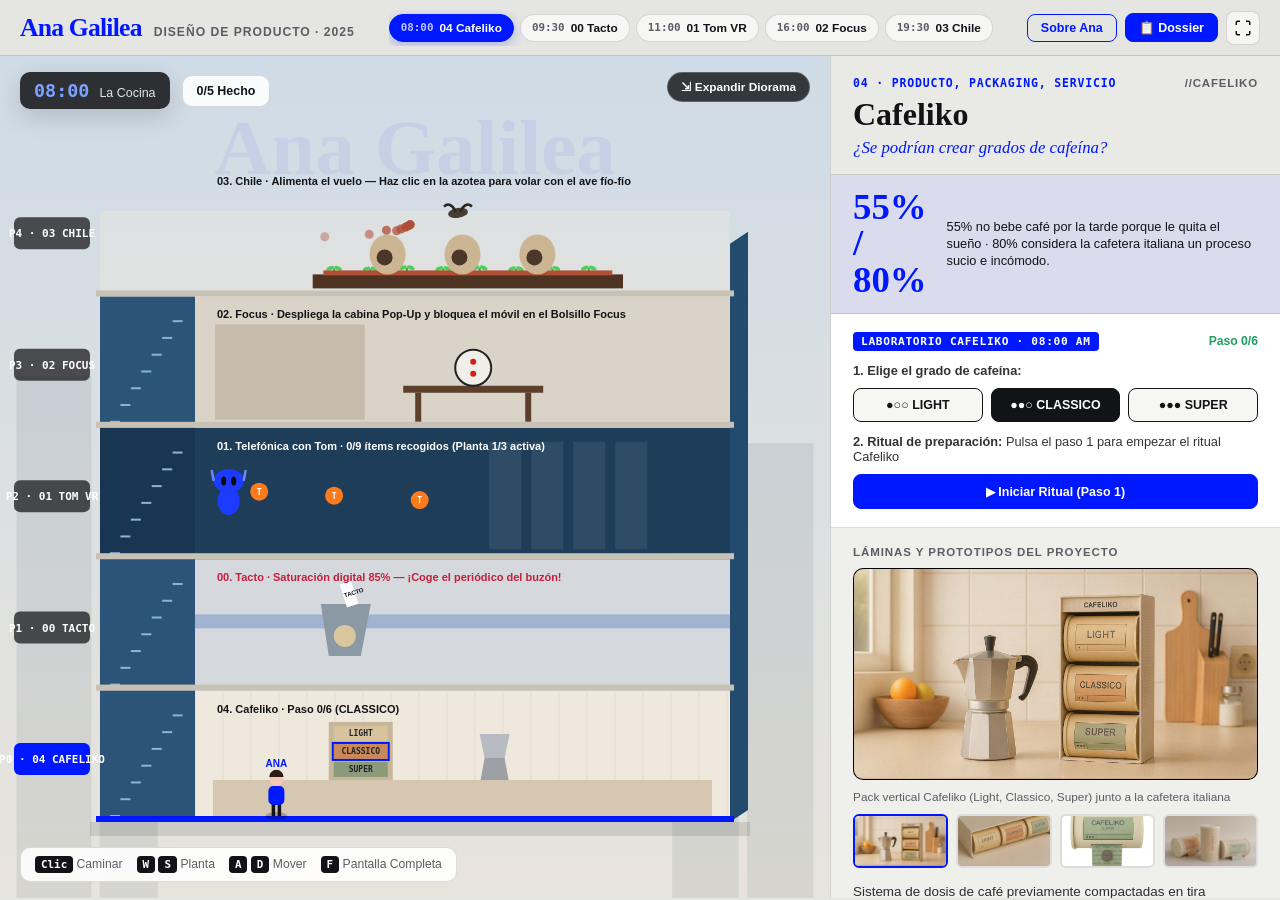
==== commit d0d3a304: "Add Open Graph social preview card and favicon for WhatsApp, iMessage, and social sharing" ====
--- a/docs/index.html
+++ b/docs/index.html
@@ -3,7 +3,33 @@
 <head>
   <meta charset="UTF-8" />
   <meta name="viewport" content="width=device-width, initial-scale=1.0" />
-  <title>Ana Galilea · 24 Horas en Diseño de Producto (Rust + WASM)</title>
+  <title>Ana Galilea · Diseño de Producto (Portfolio 2025)</title>
+  <meta name="description" content="Portfolio interactivo de diseño de producto de Ana Galilea (2025). 5 proyectos tangibles: Cafeliko, Tacto, Telefónica con Tom, Focus y Chile." />
+  <meta name="author" content="Ana Galilea" />
+
+  <!-- Favicon e Iconos para móvil / navegadores -->
+  <link rel="icon" type="image/png" href="assets/portfolio/favicon.png" />
+  <link rel="apple-touch-icon" href="assets/portfolio/apple-touch-icon.png" />
+  <meta name="theme-color" content="#e5e5e2" />
+
+  <!-- Open Graph para WhatsApp, Telegram, iMessage, LinkedIn, etc. -->
+  <meta property="og:type" content="website" />
+  <meta property="og:url" content="https://anagalilea.xyz/" />
+  <meta property="og:title" content="Ana Galilea · Diseño de Producto (Portfolio 2025)" />
+  <meta property="og:description" content="Experiencia interactiva 24 Horas con Ana. 5 proyectos de diseño de producto, servicios y rituales cotidianos." />
+  <meta property="og:image" content="https://anagalilea.xyz/assets/portfolio/og_preview.jpg" />
+  <meta property="og:image:secure_url" content="https://anagalilea.xyz/assets/portfolio/og_preview.jpg" />
+  <meta property="og:image:type" content="image/jpeg" />
+  <meta property="og:image:width" content="1200" />
+  <meta property="og:image:height" content="630" />
+  <meta property="og:site_name" content="Ana Galilea Design" />
+
+  <!-- Twitter / X Card -->
+  <meta name="twitter:card" content="summary_large_image" />
+  <meta name="twitter:title" content="Ana Galilea · Diseño de Producto" />
+  <meta name="twitter:description" content="Portfolio interactivo de diseño de producto (2025). 5 proyectos tangibles y experiencias significativas." />
+  <meta name="twitter:image" content="https://anagalilea.xyz/assets/portfolio/og_preview.jpg" />
+
   <link rel="stylesheet" href="styles.css" />
 </head>
 <body>
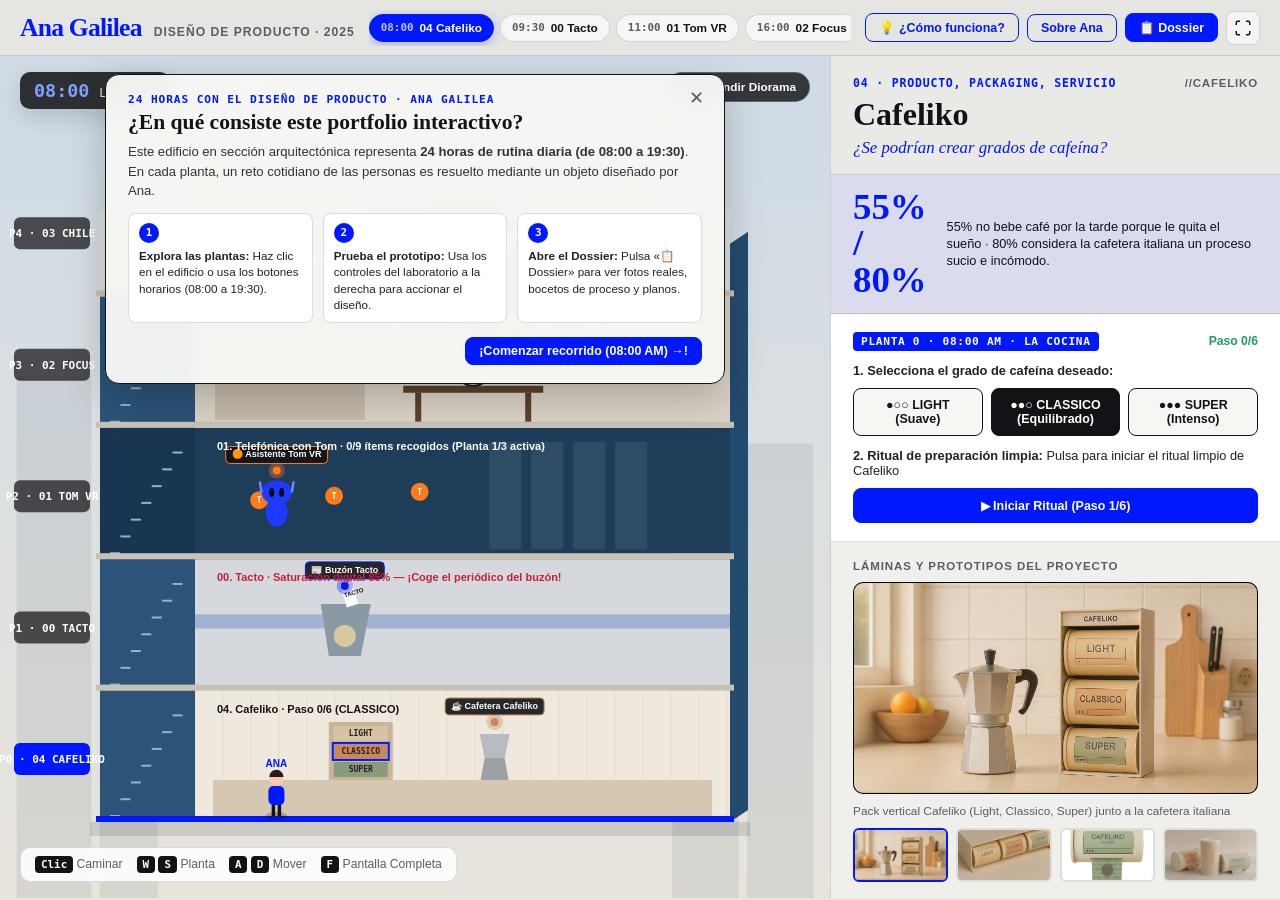
==== commit c8cd2ef8: "Solucionar botones que no responden y anadir guia interactiva del concepto" ====
--- a/docs/index.html
+++ b/docs/index.html
@@ -42,29 +42,32 @@
 
     <!-- Navegador de las 5 Plantas del Edificio (Desktop / Tablet) -->
     <nav class="floor-nav-strip" aria-label="Plantas del Edificio">
-      <button class="floor-pill active" onclick="selectFloor(0)">
+      <button class="floor-pill active" onclick="window.selectFloor(0)">
         <span class="pill-time">08:00</span>
         <span class="pill-name">04 Cafeliko</span>
       </button>
-      <button class="floor-pill" onclick="selectFloor(1)">
+      <button class="floor-pill" onclick="window.selectFloor(1)">
         <span class="pill-time">09:30</span>
         <span class="pill-name">00 Tacto</span>
       </button>
-      <button class="floor-pill" onclick="selectFloor(2)">
+      <button class="floor-pill" onclick="window.selectFloor(2)">
         <span class="pill-time">11:00</span>
         <span class="pill-name">01 Tom VR</span>
       </button>
-      <button class="floor-pill" onclick="selectFloor(3)">
+      <button class="floor-pill" onclick="window.selectFloor(3)">
         <span class="pill-time">16:00</span>
         <span class="pill-name">02 Focus</span>
       </button>
-      <button class="floor-pill" onclick="selectFloor(4)">
+      <button class="floor-pill" onclick="window.selectFloor(4)">
         <span class="pill-time">19:30</span>
         <span class="pill-name">03 Chile</span>
       </button>
     </nav>
 
     <div class="header-actions">
+      <button class="btn-editorial" onclick="window.openHelpModal()" title="¿Cómo funciona este portfolio interactivo?">
+        💡 ¿Cómo funciona?
+      </button>
       <button class="btn-editorial hide-mobile" onclick="window.openDossierModal('manifesto')">
         Sobre Ana
       </button>
@@ -82,6 +85,35 @@
     <!-- Visor del Edificio Seccionado en Tiempo Real -->
     <section class="diorama-viewport">
       <canvas id="dioramaCanvas"></canvas>
+
+      <!-- Tarjeta Inicial / Guía de Bienvenida: Concepto del Portfolio -->
+      <div class="welcome-guide-card" id="welcomeGuideCard">
+        <button class="welcome-guide-close" onclick="window.dismissWelcomeGuide()" title="Cerrar guía" aria-label="Cerrar">✕</button>
+        <div class="welcome-guide-badge">24 HORAS CON EL DISEÑO DE PRODUCTO · ANA GALILEA</div>
+        <h2 class="welcome-guide-title">¿En qué consiste este portfolio interactivo?</h2>
+        <p class="welcome-guide-desc">
+          Este edificio en sección arquitectónica representa <strong>24 horas de rutina diaria (de 08:00 a 19:30)</strong>. En cada planta, un reto cotidiano de las personas es resuelto mediante un objeto diseñado por Ana.
+        </p>
+        <div class="welcome-guide-grid">
+          <div class="guide-item">
+            <span class="guide-num">1</span>
+            <div><strong>Explora las plantas:</strong> Haz clic en el edificio o usa los botones horarios (08:00 a 19:30).</div>
+          </div>
+          <div class="guide-item">
+            <span class="guide-num">2</span>
+            <div><strong>Prueba el prototipo:</strong> Usa los controles del laboratorio a la derecha para accionar el diseño.</div>
+          </div>
+          <div class="guide-item">
+            <span class="guide-num">3</span>
+            <div><strong>Abre el Dossier:</strong> Pulsa «📋 Dossier» para ver fotos reales, bocetos de proceso y planos.</div>
+          </div>
+        </div>
+        <div class="welcome-guide-footer">
+          <button class="btn-editorial primary" onclick="window.dismissWelcomeGuide()">
+            ¡Comenzar recorrido (08:00 AM) →!
+          </button>
+        </div>
+      </div>
 
       <!-- Botones flotantes HUD Superior Derecho (Solo desktop) -->
       <div class="diorama-hud-controls hide-mobile">
--- a/docs/styles.css
+++ b/docs/styles.css
@@ -226,6 +226,7 @@
   height: 100%;
   display: block;
   cursor: pointer;
+  touch-action: none;
 }
 
 /* Floating HUD Controls (Top Right) */
@@ -461,6 +462,8 @@
   cursor: pointer;
   transition: all 0.15s ease;
   text-align: center;
+  touch-action: manipulation;
+  -webkit-tap-highlight-color: transparent;
 }
 
 .game-btn:hover {
@@ -469,9 +472,120 @@
   border-color: var(--klein-blue);
 }
 
+.game-btn:active {
+  transform: scale(0.97);
+}
+
 .game-btn.active {
   background: var(--ink);
   color: #fff;
+}
+
+/* --- TARJETA DE BIENVENIDA / ONBOARDING --- */
+.welcome-guide-card {
+  position: absolute;
+  top: 18px;
+  left: 50%;
+  transform: translateX(-50%);
+  width: min(92%, 620px);
+  background: rgba(246, 246, 243, 0.97);
+  backdrop-filter: blur(14px);
+  border: 1.5px solid var(--ink);
+  border-radius: 14px;
+  padding: 18px 22px;
+  box-shadow: 0 14px 40px rgba(0, 0, 0, 0.22);
+  z-index: 25;
+  transition: opacity 0.25s ease, transform 0.25s ease;
+}
+
+.welcome-guide-card.dismissed {
+  opacity: 0;
+  pointer-events: none;
+  transform: translate(-50%, -15px);
+}
+
+.welcome-guide-badge {
+  font-family: var(--font-mono);
+  font-size: 0.7rem;
+  font-weight: 700;
+  color: var(--klein-blue);
+  letter-spacing: 0.08em;
+  text-transform: uppercase;
+  margin-bottom: 4px;
+}
+
+.welcome-guide-title {
+  font-family: var(--font-serif);
+  font-size: 1.35rem;
+  font-weight: 800;
+  color: var(--ink);
+  line-height: 1.2;
+  margin-bottom: 6px;
+}
+
+.welcome-guide-desc {
+  font-size: 0.82rem;
+  line-height: 1.5;
+  color: #333;
+  margin-bottom: 12px;
+}
+
+.welcome-guide-grid {
+  display: grid;
+  grid-template-columns: repeat(3, 1fr);
+  gap: 10px;
+  margin-bottom: 14px;
+}
+
+.guide-item {
+  background: #fff;
+  border: 1px solid var(--border);
+  border-radius: 8px;
+  padding: 9px 10px;
+  display: flex;
+  flex-direction: column;
+  gap: 5px;
+  font-size: 0.73rem;
+  line-height: 1.4;
+  color: #222;
+}
+
+.guide-num {
+  width: 20px;
+  height: 20px;
+  border-radius: 50%;
+  background: var(--klein-blue);
+  color: #fff;
+  font-family: var(--font-mono);
+  font-weight: 800;
+  font-size: 0.68rem;
+  display: flex;
+  align-items: center;
+  justify-content: center;
+}
+
+.welcome-guide-footer {
+  display: flex;
+  justify-content: flex-end;
+}
+
+.welcome-guide-close {
+  position: absolute;
+  top: 10px;
+  right: 12px;
+  background: transparent;
+  border: none;
+  font-size: 1.15rem;
+  color: var(--ink-muted);
+  cursor: pointer;
+  padding: 4px 8px;
+  border-radius: 6px;
+  line-height: 1;
+}
+
+.welcome-guide-close:hover {
+  color: var(--ink);
+  background: rgba(0, 0, 0, 0.06);
 }
 
 /* Project Gallery Preview in Sidebar */
@@ -869,4 +983,24 @@
     grid-column: span 1;
     height: 180px;
   }
-}
+
+  .welcome-guide-card {
+    top: 6px;
+    width: 94%;
+    padding: 12px 14px;
+  }
+
+  .welcome-guide-grid {
+    grid-template-columns: 1fr;
+    gap: 6px;
+  }
+
+  .welcome-guide-desc {
+    font-size: 0.76rem;
+    margin-bottom: 8px;
+  }
+
+  .welcome-guide-title {
+    font-size: 1.12rem;
+  }
+}
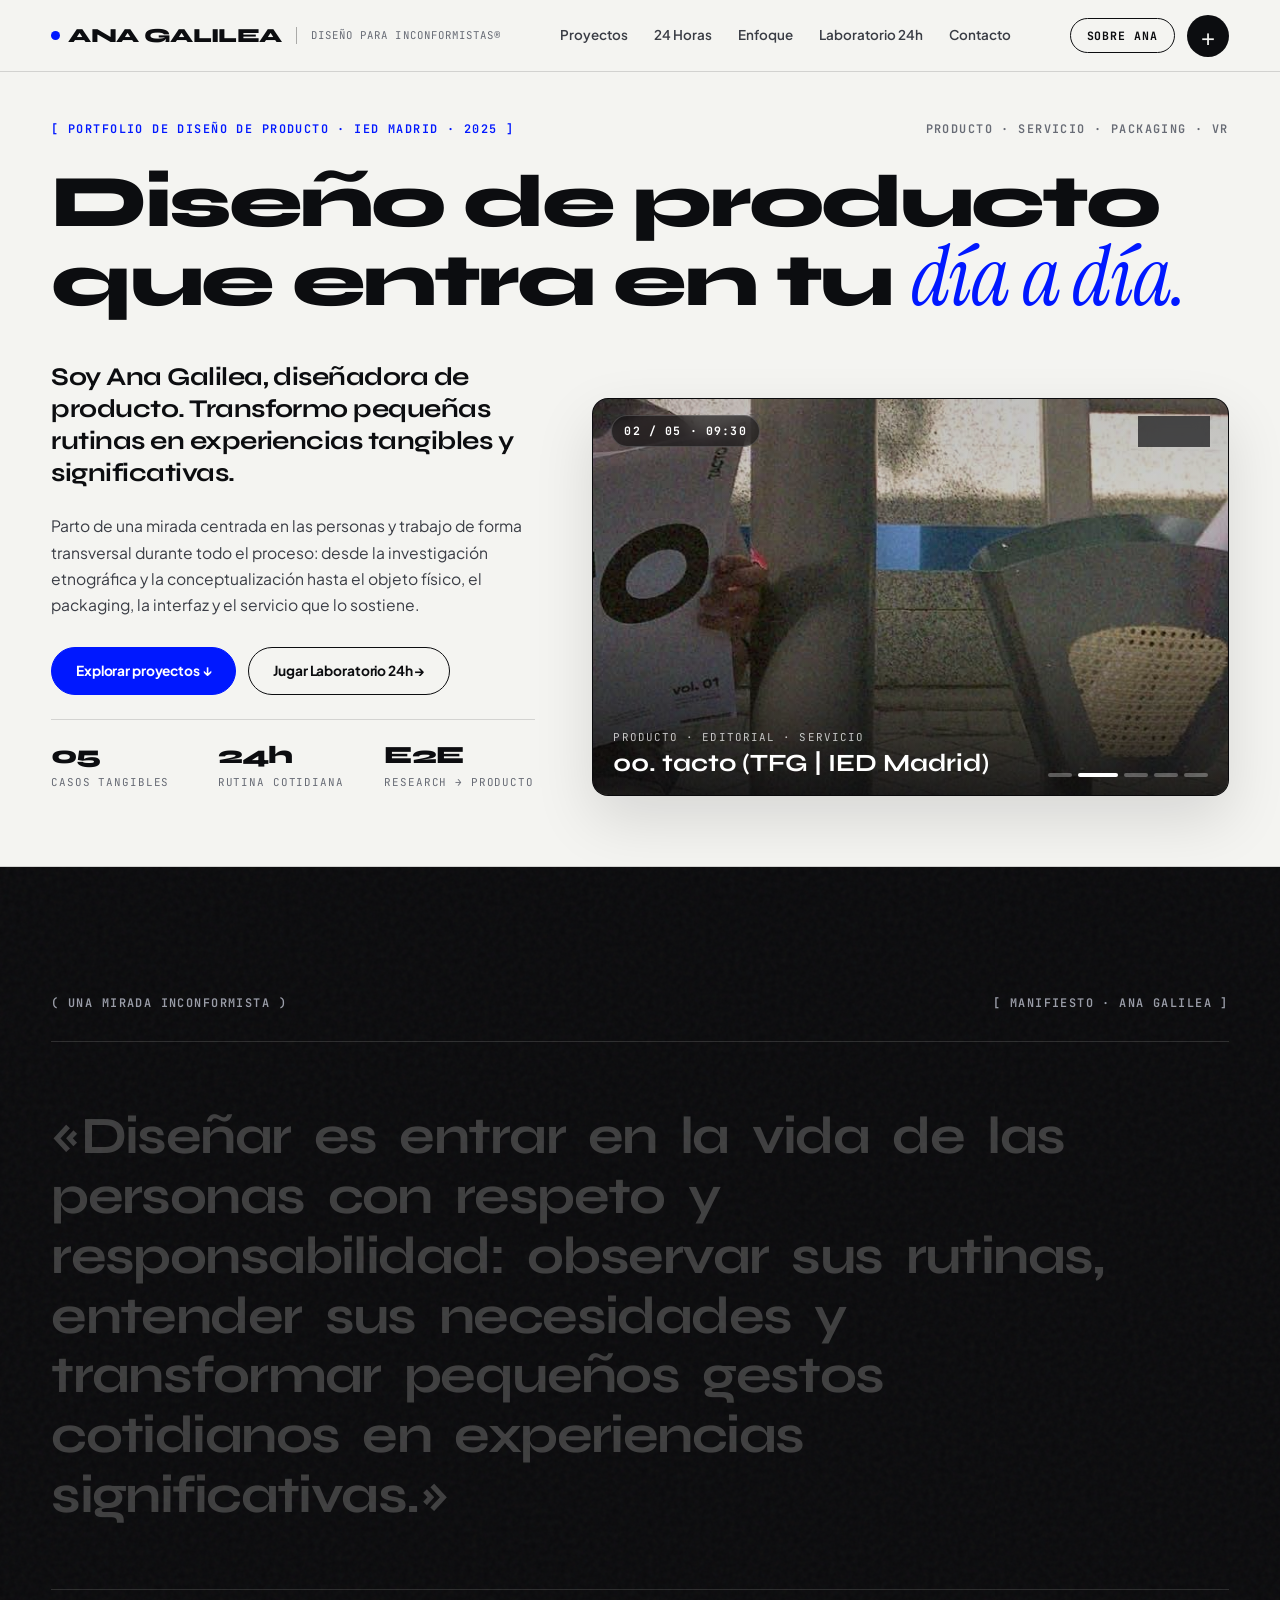
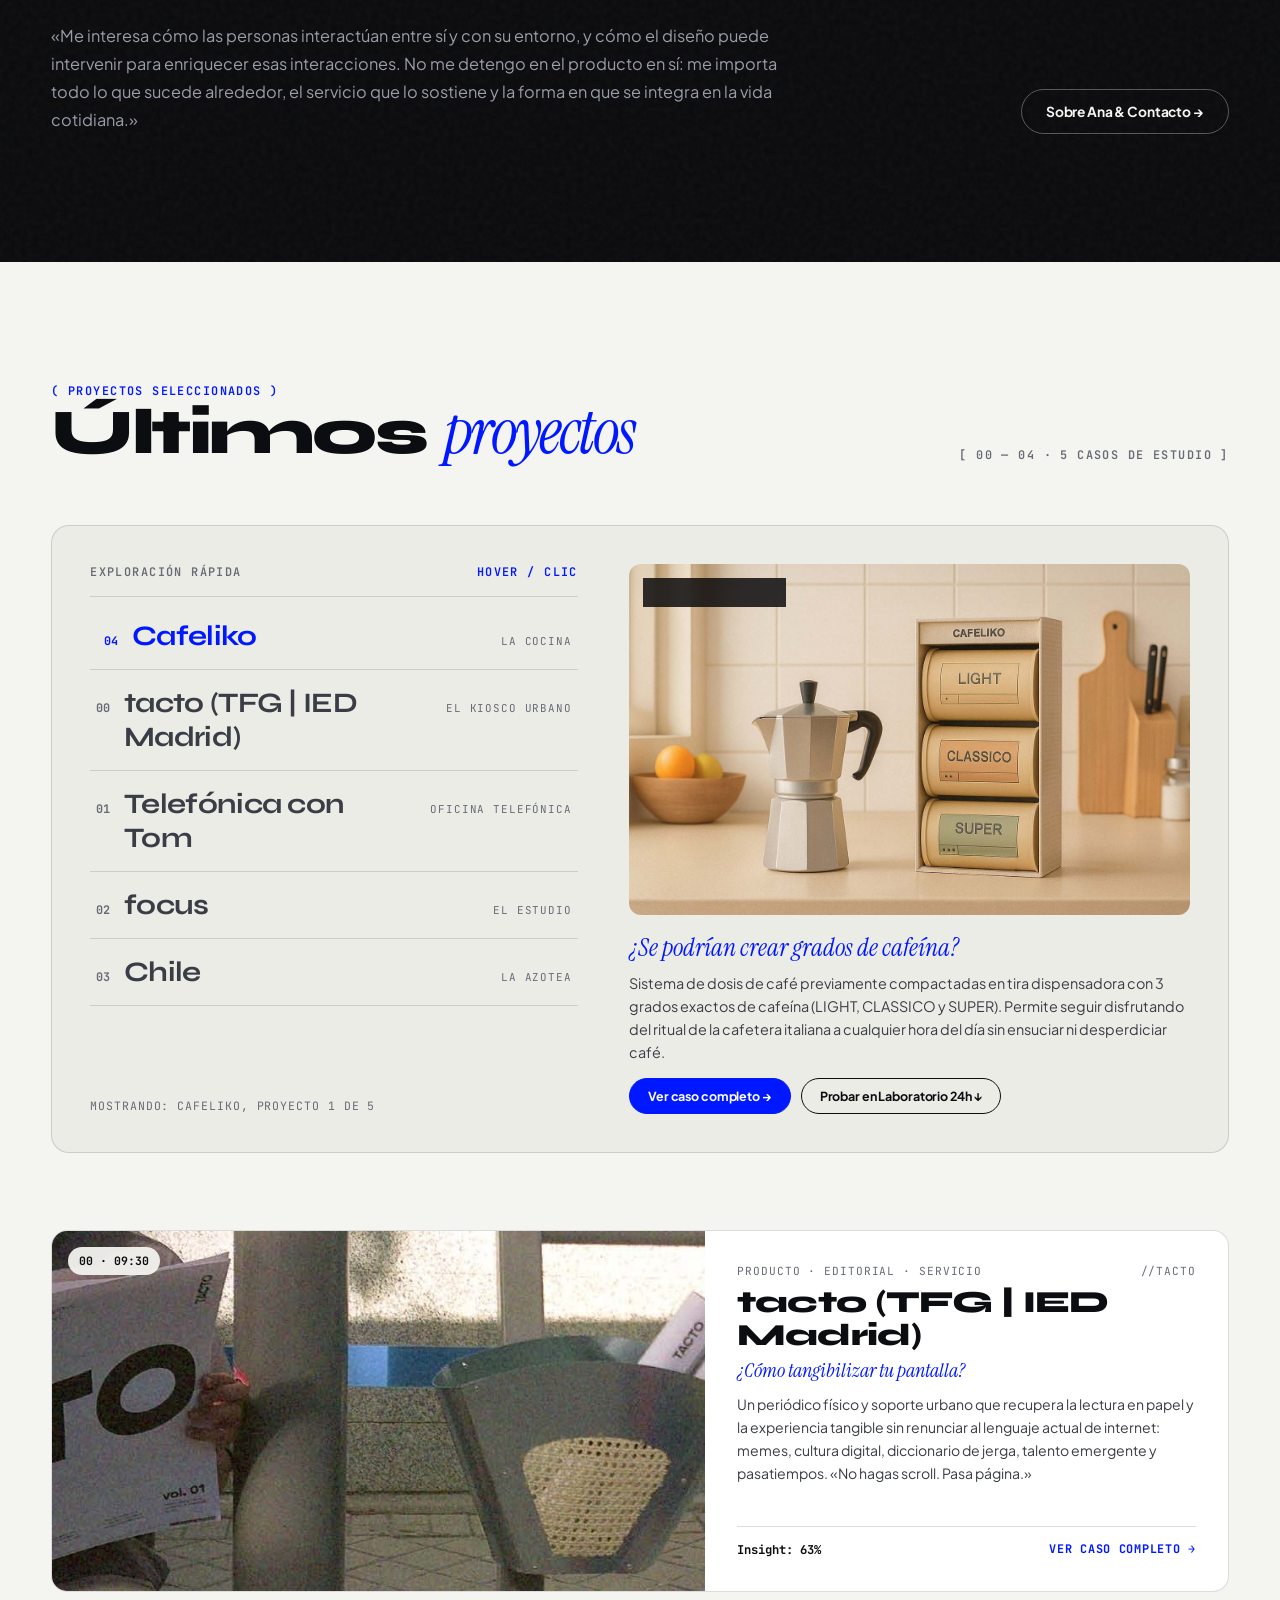
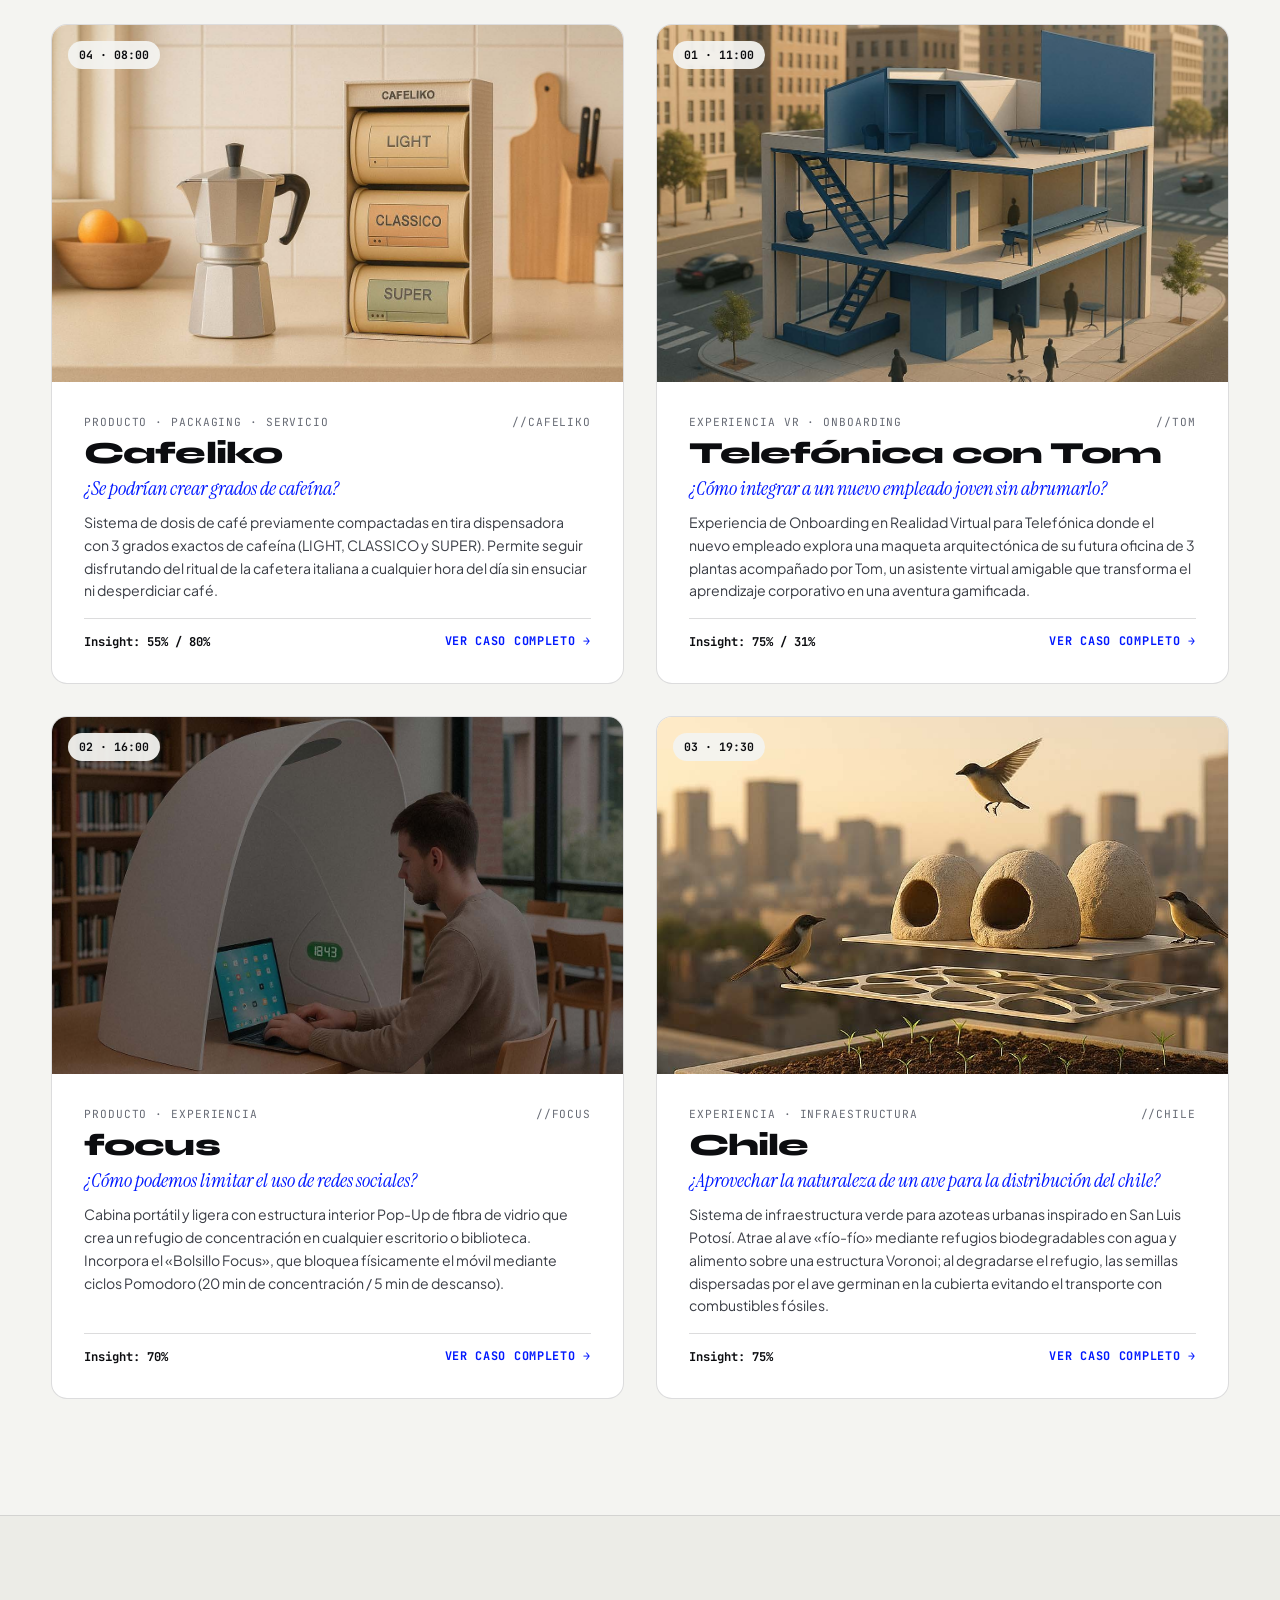
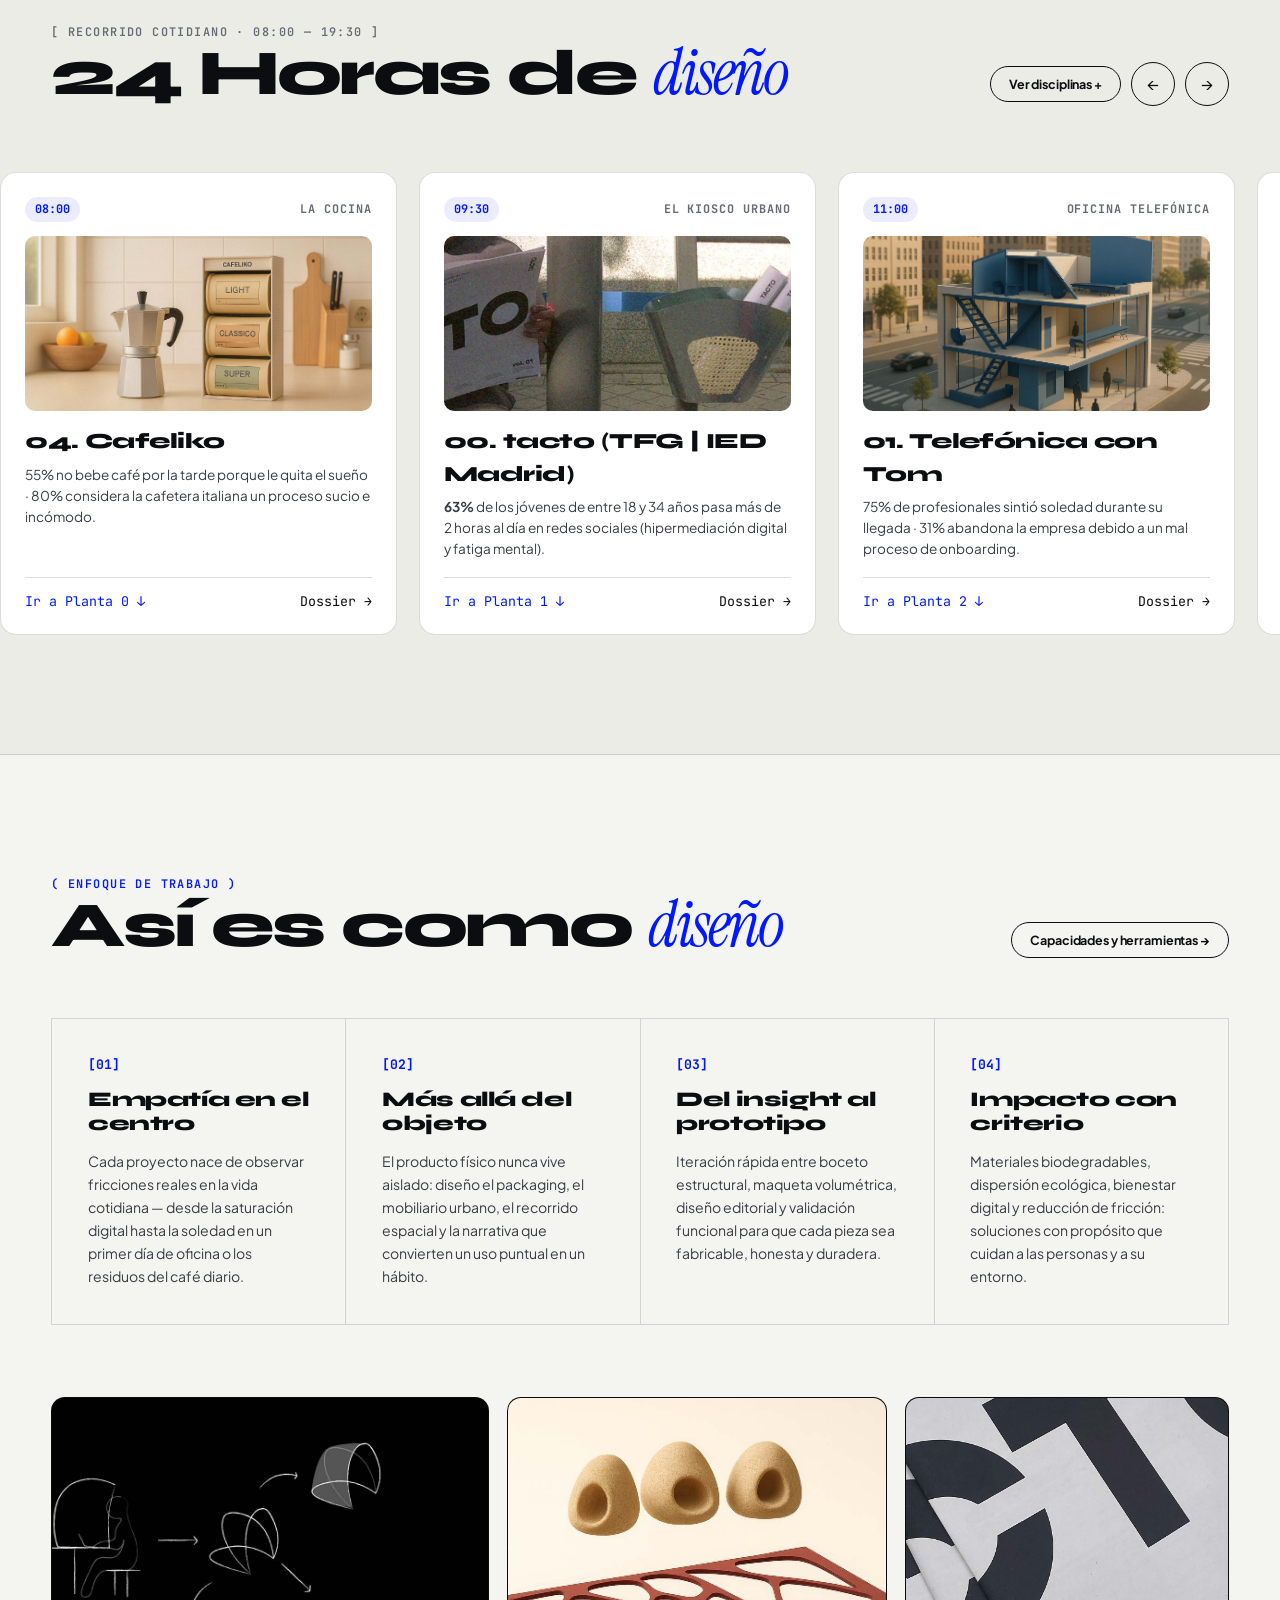
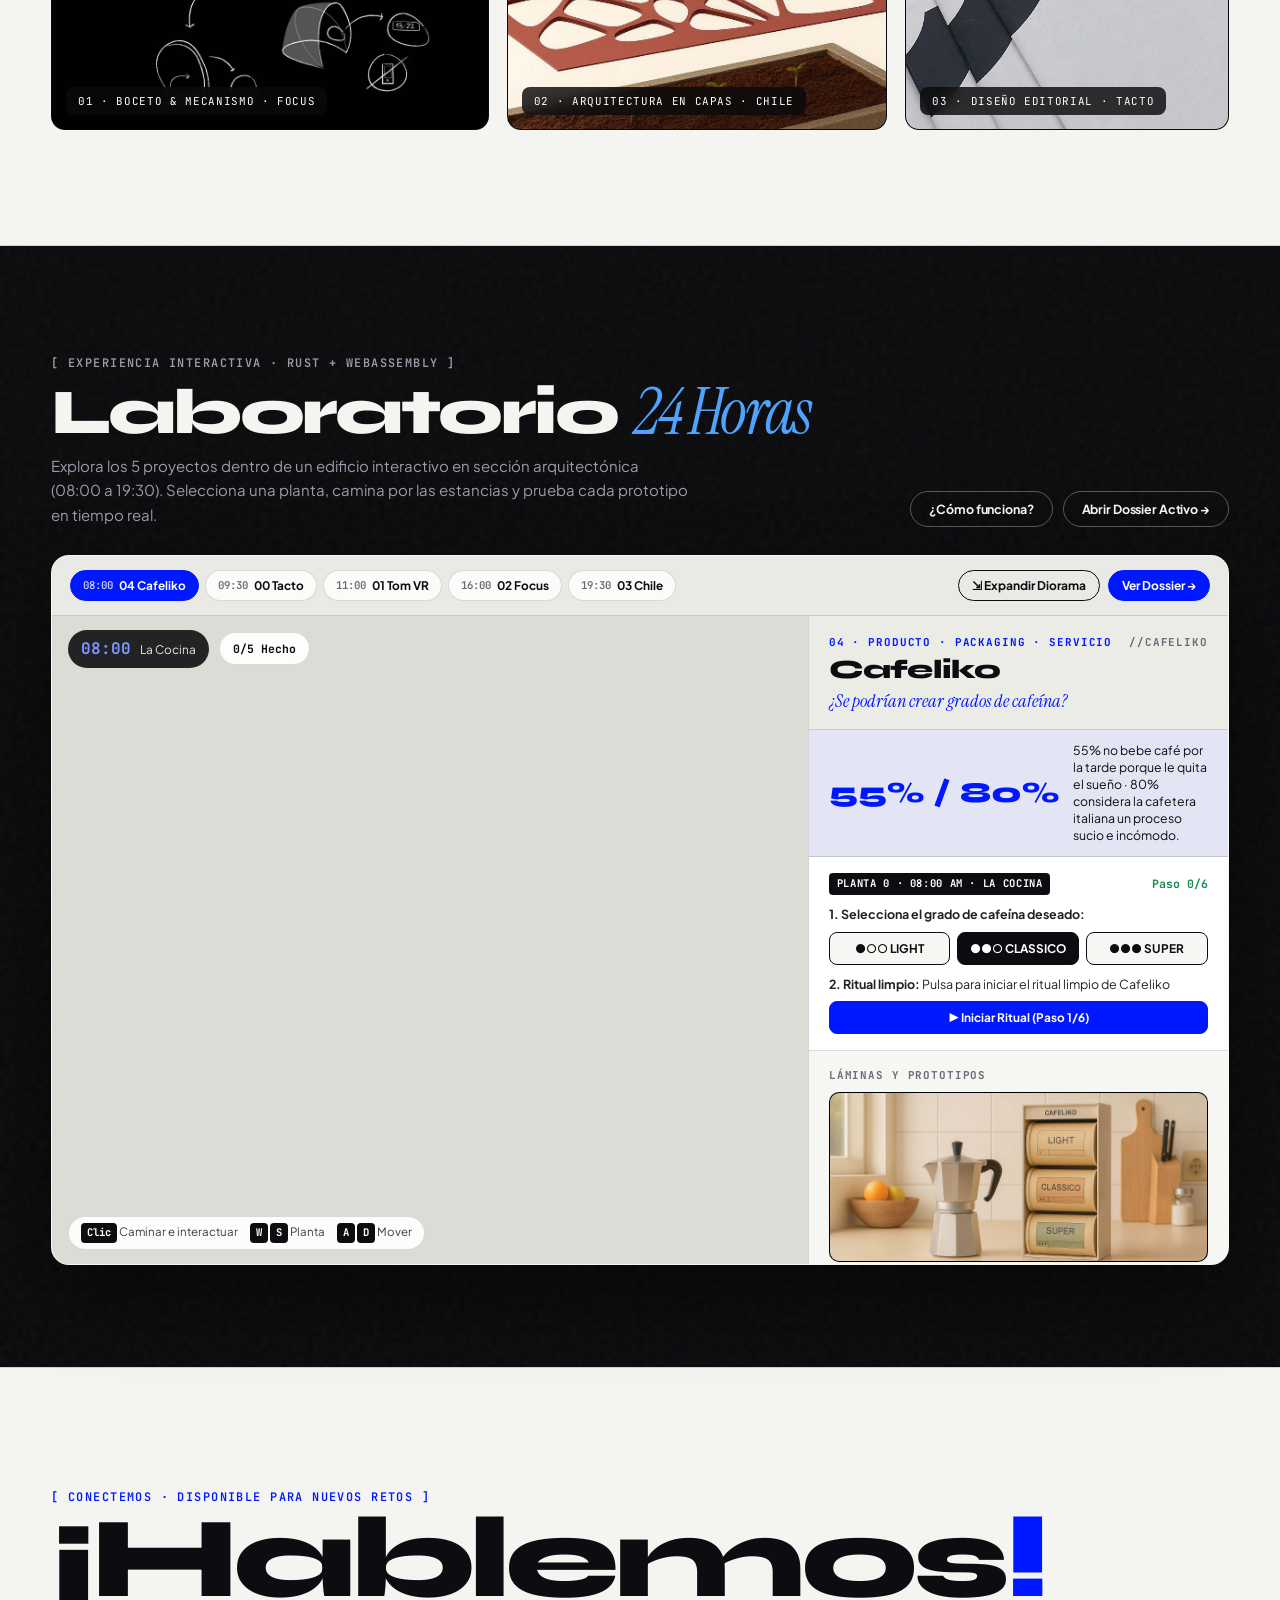
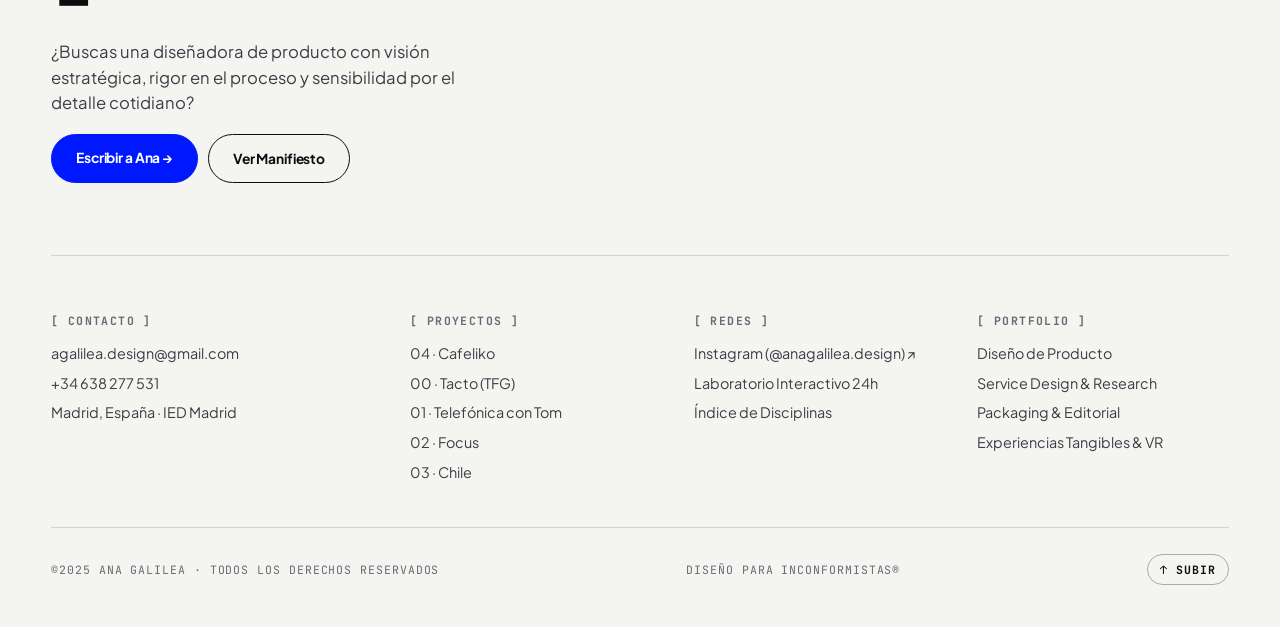
==== commit 09fc278d: "Rediseñar portfolio con estética editorial inspirada en Garaje de Ideas" ====
--- a/docs/index.html
+++ b/docs/index.html
@@ -4,19 +4,19 @@
   <meta charset="UTF-8" />
   <meta name="viewport" content="width=device-width, initial-scale=1.0" />
   <title>Ana Galilea · Diseño de Producto (Portfolio 2025)</title>
-  <meta name="description" content="Portfolio interactivo de diseño de producto de Ana Galilea (2025). 5 proyectos tangibles: Cafeliko, Tacto, Telefónica con Tom, Focus y Chile." />
+  <meta name="description" content="Portfolio editorial e interactivo de diseño de producto de Ana Galilea (IED Madrid, 2025). 5 proyectos tangibles: Cafeliko, Tacto, Telefónica con Tom, Focus y Chile." />
   <meta name="author" content="Ana Galilea" />
 
-  <!-- Favicon e Iconos para móvil / navegadores -->
+  <!-- Favicon e Iconos -->
   <link rel="icon" type="image/png" href="assets/portfolio/favicon.png" />
   <link rel="apple-touch-icon" href="assets/portfolio/apple-touch-icon.png" />
-  <meta name="theme-color" content="#e5e5e2" />
-
-  <!-- Open Graph para WhatsApp, Telegram, iMessage, LinkedIn, etc. -->
+  <meta name="theme-color" content="#0a0a0c" />
+
+  <!-- Open Graph para WhatsApp, Telegram, iMessage, LinkedIn -->
   <meta property="og:type" content="website" />
   <meta property="og:url" content="https://anagalilea.xyz/" />
   <meta property="og:title" content="Ana Galilea · Diseño de Producto (Portfolio 2025)" />
-  <meta property="og:description" content="Experiencia interactiva 24 Horas con Ana. 5 proyectos de diseño de producto, servicios y rituales cotidianos." />
+  <meta property="og:description" content="Diseño para inconformistas. 5 proyectos de diseño de producto, servicios y rituales cotidianos + Laboratorio Interactivo 24 Horas." />
   <meta property="og:image" content="https://anagalilea.xyz/assets/portfolio/og_preview.jpg" />
   <meta property="og:image:secure_url" content="https://anagalilea.xyz/assets/portfolio/og_preview.jpg" />
   <meta property="og:image:type" content="image/jpeg" />
@@ -27,170 +27,669 @@
   <!-- Twitter / X Card -->
   <meta name="twitter:card" content="summary_large_image" />
   <meta name="twitter:title" content="Ana Galilea · Diseño de Producto" />
-  <meta name="twitter:description" content="Portfolio interactivo de diseño de producto (2025). 5 proyectos tangibles y experiencias significativas." />
+  <meta name="twitter:description" content="Portfolio de diseño de producto (2025). 5 proyectos tangibles y experiencias significativas." />
   <meta name="twitter:image" content="https://anagalilea.xyz/assets/portfolio/og_preview.jpg" />
+
+  <!-- Google Fonts: Syne (Display), Plus Jakarta Sans (Body), Instrument Serif (Editorial Italic), JetBrains Mono (Technical Meta) -->
+  <link rel="preconnect" href="https://fonts.googleapis.com" />
+  <link rel="preconnect" href="https://fonts.gstatic.com" crossorigin />
+  <link href="https://fonts.googleapis.com/css2?family=Instrument+Serif:ital@0;1&family=JetBrains+Mono:wght@500;700&family=Plus+Jakarta+Sans:wght@400;500;600;700;800&family=Syne:wght@600;700;800&display=swap" rel="stylesheet" />
 
   <link rel="stylesheet" href="styles.css" />
 </head>
 <body>
-  <!-- CABECERA EDITORIAL INTERACTIVA -->
-  <header class="top-bar">
-    <div class="brand-group" onclick="window.openDossierModal('manifesto')" title="Ver Manifiesto y Contacto de Ana Galilea">
-      <span class="brand-name">Ana Galilea</span>
-      <span class="brand-tag">Diseño de Producto · 2025</span>
-    </div>
-
-    <!-- Navegador de las 5 Plantas del Edificio (Desktop / Tablet) -->
-    <nav class="floor-nav-strip" aria-label="Plantas del Edificio">
-      <button class="floor-pill active" onclick="window.selectFloor(0)">
-        <span class="pill-time">08:00</span>
-        <span class="pill-name">04 Cafeliko</span>
-      </button>
-      <button class="floor-pill" onclick="window.selectFloor(1)">
-        <span class="pill-time">09:30</span>
-        <span class="pill-name">00 Tacto</span>
-      </button>
-      <button class="floor-pill" onclick="window.selectFloor(2)">
-        <span class="pill-time">11:00</span>
-        <span class="pill-name">01 Tom VR</span>
-      </button>
-      <button class="floor-pill" onclick="window.selectFloor(3)">
-        <span class="pill-time">16:00</span>
-        <span class="pill-name">02 Focus</span>
-      </button>
-      <button class="floor-pill" onclick="window.selectFloor(4)">
-        <span class="pill-time">19:30</span>
-        <span class="pill-name">03 Chile</span>
-      </button>
+
+  <!-- CURSOR PERSONALIZADO (Desktop: DRAG / VER) -->
+  <div class="custom-cursor" id="customCursor" aria-hidden="true">VER</div>
+
+  <!-- CORTINA DE APERTURA CINÉTICA (Inspirada en Garaje de Ideas con botón SKIP) -->
+  <div class="preloader has-grain" id="preloader" role="dialog" aria-label="Introducción del portfolio">
+    <div class="preloader-top">
+      <span>ANA GALILEA · MADRID</span>
+      <button class="preloader-skip" id="preloaderSkipBtn" type="button">(SKIP)</button>
+    </div>
+    <div class="preloader-stage">
+      <div class="preloader-word" id="preloaderWord" aria-live="polite"></div>
+    </div>
+    <div class="preloader-bottom">
+      <span>DISEÑO PARA INCONFORMISTAS®</span>
+      <div class="preloader-progress-track">
+        <div class="preloader-progress-fill" id="preloaderProgress"></div>
+      </div>
+      <span>PORTFOLIO 2025</span>
+    </div>
+  </div>
+
+  <!-- CABECERA EDITORIAL STICKY + BOTÓN "+" -->
+  <header class="site-header" id="siteHeader">
+    <a href="#inicio" class="brand-lockup" aria-label="Inicio — Ana Galilea">
+      <span class="brand-wordmark">
+        <span class="brand-dot" aria-hidden="true"></span>
+        Ana Galilea
+      </span>
+      <span class="brand-claim">Diseño para inconformistas®</span>
+    </a>
+
+    <nav class="header-nav" aria-label="Navegación principal">
+      <a href="#proyectos">Proyectos</a>
+      <a href="#rutinas">24 Horas</a>
+      <a href="#enfoque">Enfoque</a>
+      <a href="#laboratorio">Laboratorio 24h</a>
+      <a href="#contacto">Contacto</a>
     </nav>
 
-    <div class="header-actions">
-      <button class="btn-editorial" onclick="window.openHelpModal()" title="¿Cómo funciona este portfolio interactivo?">
-        💡 ¿Cómo funciona?
-      </button>
-      <button class="btn-editorial hide-mobile" onclick="window.openDossierModal('manifesto')">
+    <div class="header-right">
+      <button class="header-cta" id="headerManifestoBtn" type="button" onclick="window.openDossierModal('manifesto')">
         Sobre Ana
       </button>
-      <button class="btn-editorial primary" onclick="window.openDossierModal('project')">
-        📋 Dossier
+      <button
+        class="menu-plus-btn"
+        id="menuToggleBtn"
+        type="button"
+        aria-label="Abrir menú de navegación"
+        aria-expanded="false"
+        aria-controls="navOverlay"
+      >
+        +
       </button>
-      <button class="btn-icon" id="fullscreenBtn" onclick="window.toggleFullscreen()" title="Alternar Pantalla Completa (F)" aria-label="Pantalla Completa">
-        <svg class="icon-fs" viewBox="0 0 24 24" width="18" height="18" stroke="currentColor" stroke-width="2" fill="none"><path d="M8 3H5a2 2 0 0 0-2 2v3m18 0V5a2 2 0 0 0-2-2h-3m0 18h3a2 2 0 0 0 2-2v-3M3 16v3a2 2 0 0 0 2 2h3"/></svg>
-      </button>
     </div>
   </header>
 
-  <!-- ESCENARIO PRINCIPAL: DIORAMA 2.5D (IZQUIERDA) + LABORATORIO JUGABLE (DERECHA) -->
-  <main class="main-stage">
-    <!-- Visor del Edificio Seccionado en Tiempo Real -->
-    <section class="diorama-viewport">
-      <canvas id="dioramaCanvas"></canvas>
-
-      <!-- Tarjeta Inicial / Guía de Bienvenida: Concepto del Portfolio -->
-      <div class="welcome-guide-card" id="welcomeGuideCard">
-        <button class="welcome-guide-close" onclick="window.dismissWelcomeGuide()" title="Cerrar guía" aria-label="Cerrar">✕</button>
-        <div class="welcome-guide-badge">24 HORAS CON EL DISEÑO DE PRODUCTO · ANA GALILEA</div>
-        <h2 class="welcome-guide-title">¿En qué consiste este portfolio interactivo?</h2>
-        <p class="welcome-guide-desc">
-          Este edificio en sección arquitectónica representa <strong>24 horas de rutina diaria (de 08:00 a 19:30)</strong>. En cada planta, un reto cotidiano de las personas es resuelto mediante un objeto diseñado por Ana.
-        </p>
-        <div class="welcome-guide-grid">
-          <div class="guide-item">
-            <span class="guide-num">1</span>
-            <div><strong>Explora las plantas:</strong> Haz clic en el edificio o usa los botones horarios (08:00 a 19:30).</div>
-          </div>
-          <div class="guide-item">
-            <span class="guide-num">2</span>
-            <div><strong>Prueba el prototipo:</strong> Usa los controles del laboratorio a la derecha para accionar el diseño.</div>
-          </div>
-          <div class="guide-item">
-            <span class="guide-num">3</span>
-            <div><strong>Abre el Dossier:</strong> Pulsa «📋 Dossier» para ver fotos reales, bocetos de proceso y planos.</div>
-          </div>
-        </div>
-        <div class="welcome-guide-footer">
-          <button class="btn-editorial primary" onclick="window.dismissWelcomeGuide()">
-            ¡Comenzar recorrido (08:00 AM) →!
+  <!-- MENÚ FULLSCREEN EDITORIAL (Toggle "+") -->
+  <div class="nav-overlay has-grain" id="navOverlay" aria-hidden="true">
+    <div class="container nav-overlay-grid">
+      <ul class="nav-big-list">
+        <li>
+          <a class="nav-big-link" href="#inicio" onclick="window.closeNavOverlay()">
+            <span class="nav-big-title">Inicio</span>
+            <span class="nav-big-num">[01]</span>
+          </a>
+        </li>
+        <li>
+          <a class="nav-big-link" href="#proyectos" onclick="window.closeNavOverlay()">
+            <span class="nav-big-title">Proyectos</span>
+            <span class="nav-big-num">[02 · 05 CASOS]</span>
+          </a>
+        </li>
+        <li>
+          <a class="nav-big-link" href="#rutinas" onclick="window.closeNavOverlay()">
+            <span class="nav-big-title">24 Horas · Rutinas</span>
+            <span class="nav-big-num">[03]</span>
+          </a>
+        </li>
+        <li>
+          <a class="nav-big-link" href="#enfoque" onclick="window.closeNavOverlay()">
+            <span class="nav-big-title">Enfoque</span>
+            <span class="nav-big-num">[04]</span>
+          </a>
+        </li>
+        <li>
+          <a class="nav-big-link" href="#laboratorio" onclick="window.closeNavOverlay()">
+            <span class="nav-big-title">Laboratorio 24h</span>
+            <span class="nav-big-num">[05 · WASM 2.5D]</span>
+          </a>
+        </li>
+        <li>
+          <a class="nav-big-link" href="#contacto" onclick="window.closeNavOverlay()">
+            <span class="nav-big-title">¡Hablemos!</span>
+            <span class="nav-big-num">[06]</span>
+          </a>
+        </li>
+      </ul>
+
+      <div class="nav-overlay-meta">
+        <div class="nav-meta-block">
+          <h4>[ Contacto directo ]</h4>
+          <a href="mailto:agalilea.design@gmail.com">agalilea.design@gmail.com</a>
+          <a href="tel:+34638277531">+34 638 277 531</a>
+        </div>
+        <div class="nav-meta-block">
+          <h4>[ Redes &amp; Disciplinas ]</h4>
+          <a href="https://instagram.com/anagalilea.design" target="_blank" rel="noopener noreferrer">Instagram · @anagalilea.design ↗</a>
+          <button type="button" onclick="window.closeNavOverlay(); window.openDisciplinesModal();" style="color:#4da3ff; margin-top:6px; font-family:var(--font-mono); font-size:0.8rem; text-transform:uppercase; letter-spacing:0.08em;">
+            Ver índice de disciplinas →
           </button>
         </div>
-      </div>
-
-      <!-- Botones flotantes HUD Superior Derecho (Solo desktop) -->
-      <div class="diorama-hud-controls hide-mobile">
-        <button class="hud-pill-btn" onclick="window.toggleDioramaWide()" id="expandDioramaBtn" title="Expandir vista completa del edificio">
-          ⇲ Expandir Diorama
-        </button>
-      </div>
-
-      <!-- HUD Superior: Reloj de Rutina Cotidiana + Progreso -->
-      <div class="diorama-hud-top">
-        <div class="clock-card">
-          <span class="clock-time" id="hudClockTime">08:00</span>
-          <span class="clock-routine" id="hudClockRoutine">La Cocina</span>
-        </div>
-        <div class="progress-card" id="globalProgressText">
-          0/5 Hecho
-        </div>
-      </div>
-
-      <!-- HUD Inferior: Guía de Controles del Juego (Solo desktop) -->
-      <div class="diorama-controls-hint hide-mobile">
-        <span><span class="kbd">Clic</span> Caminar</span>
-        <span><span class="kbd">W</span> <span class="kbd">S</span> Planta</span>
-        <span><span class="kbd">A</span> <span class="kbd">D</span> Mover</span>
-        <span><span class="kbd">F</span> Pantalla Completa</span>
+        <div class="nav-meta-block">
+          <h4>[ Formación ]</h4>
+          <p>Diseño de Producto · IED Madrid<br />Producto, Servicio, Packaging &amp; Experiencia</p>
+        </div>
+      </div>
+    </div>
+
+    <div class="container nav-overlay-footer">
+      <span>DISEÑO DE PRODUCTO · MADRID, ESPAÑA</span>
+      <span id="madridLiveClock">MADRID · --:--</span>
+      <span>©2025 ANA GALILEA</span>
+    </div>
+  </div>
+
+  <main>
+    <!-- ====================================================================
+         SECTION 1 · HERO ("Así es como lo hacemos")
+         ==================================================================== -->
+    <section class="hero-section" id="inicio">
+      <div class="container">
+        <div class="hero-kicker-row">
+          <span class="eyebrow-tag accent">[ PORTFOLIO DE DISEÑO DE PRODUCTO · IED MADRID · 2025 ]</span>
+          <span class="eyebrow-tag">PRODUCTO · SERVICIO · PACKAGING · VR</span>
+        </div>
+
+        <h1 class="hero-headline">
+          Diseño de producto que entra en tu <span class="serif-italic">día&nbsp;a&nbsp;día.</span>
+        </h1>
+
+        <div class="hero-grid">
+          <div class="hero-copy-col">
+            <p class="hero-sublead">
+              Soy Ana Galilea, diseñadora de producto. Transformo pequeñas rutinas en experiencias tangibles y significativas.
+            </p>
+            <p class="hero-description">
+              Parto de una mirada centrada en las personas y trabajo de forma transversal durante todo el proceso: desde la investigación etnográfica y la conceptualización hasta el objeto físico, el packaging, la interfaz y el servicio que lo sostiene.
+            </p>
+            <div class="hero-cta-row">
+              <a href="#proyectos" class="btn-pill primary" id="heroProjectsCta">
+                Explorar proyectos ↓
+              </a>
+              <a href="#laboratorio" class="btn-pill" id="heroLabCta">
+                Jugar Laboratorio 24h →
+              </a>
+            </div>
+            <div class="hero-metrics">
+              <div>
+                <div class="hero-metric-val">05</div>
+                <div class="hero-metric-lbl">Casos tangibles</div>
+              </div>
+              <div>
+                <div class="hero-metric-val">24h</div>
+                <div class="hero-metric-lbl">Rutina cotidiana</div>
+              </div>
+              <div>
+                <div class="hero-metric-val">E2E</div>
+                <div class="hero-metric-lbl">Research → Producto</div>
+              </div>
+            </div>
+          </div>
+
+          <!-- Editorial Visual Reel con Pause / Play (Referencia Garaje de Ideas) -->
+          <div class="hero-reel" id="heroReel" data-cursor="VER">
+            <div class="hero-reel-slides" id="heroReelSlides">
+              <!-- Poblado dinámicamente desde game.js -->
+            </div>
+            <div class="hero-reel-scrim"></div>
+            <div class="hero-reel-top">
+              <span class="reel-counter" id="reelCounter">01 / 05 · 08:00 AM</span>
+              <button class="reel-toggle-btn" id="reelToggleBtn" type="button" aria-pressed="false">
+                Pause
+              </button>
+            </div>
+            <div class="hero-reel-bottom">
+              <div class="reel-caption-group">
+                <div class="reel-caption-cat" id="reelCaptionCat">Producto · Packaging · Servicio</div>
+                <div class="reel-caption-title" id="reelCaptionTitle">04. Cafeliko</div>
+              </div>
+              <div class="reel-dots" id="reelDots" role="tablist" aria-label="Proyectos destacados"></div>
+            </div>
+          </div>
+        </div>
       </div>
     </section>
 
-    <!-- Panel Lateral: Mini-Juego del Proyecto Activo + Galería Extraída del PDF -->
-    <aside class="lab-sidebar">
-      <div class="lab-header">
-        <div class="lab-breadcrumbs">
-          <span class="lab-project-num" id="labNum">04 · Producto, packaging, servicio</span>
-          <span id="labCode">//Cafeliko</span>
-        </div>
-        <h1 class="lab-title" id="labTitle">Cafeliko</h1>
-        <p class="lab-question" id="labQuestion">¿Se podrían crear grados de cafeína?</p>
-      </div>
-
-      <div class="lab-stat-banner">
-        <div class="stat-big" id="labStatBig">55%</div>
-        <div class="stat-desc" id="labStatDesc">
-          de usuarios reportan: «No bebo café por la tarde porque no me deja dormir».
-        </div>
-      </div>
-
-      <!-- Controles Interactivos del Mini-Juego en Rust/WASM -->
-      <div class="minigame-box" id="minigameContent"></div>
-
-      <!-- Galería de Renders Reales Extraídos del Portfolio de Ana -->
-      <div class="sidebar-gallery">
-        <div class="sidebar-section-label">Láminas y Prototipos del Proyecto</div>
-        <div class="hero-preview-card" onclick="window.openDossierModal('project')" style="cursor:pointer;" title="Haz clic para ampliar el Dossier Técnico">
-          <img id="sidebarHeroImg" src="assets/portfolio/cafeliko_kitchen.jpg" alt="Vista del proyecto" />
-        </div>
-        <p id="sidebarHeroCaption" style="font-size:0.74rem; color:var(--ink-muted); margin-bottom:10px;"></p>
-
-        <div class="thumb-strip" id="sidebarThumbStrip"></div>
-
-        <p class="project-summary-text" id="labSummary"></p>
-
-        <button class="btn-editorial primary" style="width:100%; padding:10px;" onclick="window.openDossierModal('project')">
-          Ver Investigación · Proceso · Desarrollo · Producto →
-        </button>
-      </div>
-    </aside>
+    <!-- ====================================================================
+         SECTION 2 · MANIFESTO BAND ("UNA MIRADA INCONFORMISTA")
+         ==================================================================== -->
+    <section class="manifesto-section has-grain" id="manifiesto">
+      <div class="container">
+        <div class="manifesto-header">
+          <span class="eyebrow-tag on-dark">( UNA MIRADA INCONFORMISTA )</span>
+          <span class="eyebrow-tag on-dark">[ MANIFIESTO · ANA GALILEA ]</span>
+        </div>
+
+        <blockquote class="manifesto-quote" id="manifestoQuote">
+          «Diseñar es entrar en la vida de las personas con respeto y responsabilidad: observar sus rutinas, entender sus necesidades y transformar pequeños gestos cotidianos en experiencias significativas.»
+        </blockquote>
+
+        <div class="manifesto-footer-row">
+          <p class="manifesto-secondary">
+            «Me interesa cómo las personas interactúan entre sí y con su entorno, y cómo el diseño puede intervenir para enriquecer esas interacciones. No me detengo en el producto en sí: me importa todo lo que sucede alrededor, el servicio que lo sostiene y la forma en que se integra en la vida cotidiana.»
+          </p>
+          <button class="btn-pill on-dark" type="button" onclick="window.openDossierModal('manifesto')">
+            Sobre Ana &amp; Contacto →
+          </button>
+        </div>
+      </div>
+    </section>
+
+    <!-- ====================================================================
+         SECTION 3 · PROYECTOS DESTACADOS (Switcher + Grid Editorial)
+         ==================================================================== -->
+    <section class="projects-section" id="proyectos">
+      <div class="container">
+        <div class="section-head reveal">
+          <div>
+            <span class="eyebrow-tag accent">( PROYECTOS SELECCIONADOS )</span>
+            <h2 class="section-title">Últimos <span class="serif-accent">proyectos</span></h2>
+          </div>
+          <span class="eyebrow-tag">[ 00 — 04 · 5 CASOS DE ESTUDIO ]</span>
+        </div>
+
+        <!-- Selector interactivo tipo Garaje ("Now showing: project X of 5") -->
+        <div class="project-switcher reveal" id="projectSwitcher">
+          <div class="switcher-list">
+            <div>
+              <div class="switcher-label-row">
+                <span class="eyebrow-tag">EXPLORACIÓN RÁPIDA</span>
+                <span class="eyebrow-tag accent">HOVER / CLIC</span>
+              </div>
+              <ul class="switcher-items" id="switcherItems" role="tablist">
+                <!-- Poblado dinámicamente -->
+              </ul>
+            </div>
+            <div class="switcher-status" id="switcherStatus" aria-live="polite">
+              Mostrando: Cafeliko, proyecto 1 de 5
+            </div>
+          </div>
+
+          <div class="switcher-preview">
+            <div class="switcher-img-frame" id="switcherImgFrame" data-cursor="VER">
+              <img id="switcherImg" src="assets/portfolio/cafeliko_kitchen.jpg" alt="Vista previa del proyecto seleccionado" />
+              <span class="switcher-stat-chip" id="switcherStatChip">55% / 80%</span>
+            </div>
+            <div class="switcher-preview-body">
+              <p class="switcher-question" id="switcherQuestion">¿Se podrían crear grados de cafeína?</p>
+              <p class="switcher-summary" id="switcherSummary"></p>
+              <div class="switcher-actions">
+                <button class="btn-pill primary sm" id="switcherOpenCaseBtn" type="button">
+                  Ver caso completo →
+                </button>
+                <button class="btn-pill sm" id="switcherJumpLabBtn" type="button">
+                  Probar en Laboratorio 24h ↓
+                </button>
+              </div>
+            </div>
+          </div>
+        </div>
+
+        <!-- Cuadrícula editorial completa con los 5 casos -->
+        <div class="case-grid" id="caseGrid">
+          <!-- Poblado dinámicamente desde game.js -->
+        </div>
+      </div>
+    </section>
+
+    <!-- ====================================================================
+         SECTION 4 · 24 HORAS · TIRA HORIZONTAL ARRASTRABLE (DRAG)
+         ==================================================================== -->
+    <section class="routines-section" id="rutinas">
+      <div class="container">
+        <div class="section-head reveal">
+          <div>
+            <span class="eyebrow-tag">[ RECORRIDO COTIDIANO · 08:00 — 19:30 ]</span>
+            <h2 class="section-title">24 Horas de <span class="serif-accent">diseño</span></h2>
+          </div>
+          <div class="routines-controls">
+            <button class="btn-pill sm" id="openDisciplinesBtn" type="button" onclick="window.openDisciplinesModal()">
+              Ver disciplinas +
+            </button>
+            <button class="drag-arrow-btn" id="dragPrevBtn" type="button" aria-label="Desplazar rutinas a la izquierda">←</button>
+            <button class="drag-arrow-btn" id="dragNextBtn" type="button" aria-label="Desplazar rutinas a la derecha">→</button>
+          </div>
+        </div>
+      </div>
+
+      <div class="drag-strip-wrapper" id="dragStripWrapper" data-cursor="DRAG">
+        <div class="drag-track" id="routinesDragTrack">
+          <!-- Poblado dinámicamente -->
+        </div>
+      </div>
+    </section>
+
+    <!-- ====================================================================
+         SECTION 5 · ENFOQUE / METODOLOGÍA ([01] — [04])
+         ==================================================================== -->
+    <section class="approach-section" id="enfoque">
+      <div class="container">
+        <div class="section-head reveal">
+          <div>
+            <span class="eyebrow-tag accent">( ENFOQUE DE TRABAJO )</span>
+            <h2 class="section-title">Así es como <span class="serif-accent">diseño</span></h2>
+          </div>
+          <button class="btn-pill sm" type="button" onclick="window.openDisciplinesModal()">
+            Capacidades y herramientas →
+          </button>
+        </div>
+
+        <div class="approach-grid reveal">
+          <article class="approach-cell">
+            <span class="approach-idx">[01]</span>
+            <h3 class="approach-title">Empatía en el centro</h3>
+            <p class="approach-desc">
+              Cada proyecto nace de observar fricciones reales en la vida cotidiana — desde la saturación digital hasta la soledad en un primer día de oficina o los residuos del café diario.
+            </p>
+          </article>
+          <article class="approach-cell">
+            <span class="approach-idx">[02]</span>
+            <h3 class="approach-title">Más allá del objeto</h3>
+            <p class="approach-desc">
+              El producto físico nunca vive aislado: diseño el packaging, el mobiliario urbano, el recorrido espacial y la narrativa que convierten un uso puntual en un hábito.
+            </p>
+          </article>
+          <article class="approach-cell">
+            <span class="approach-idx">[03]</span>
+            <h3 class="approach-title">Del insight al prototipo</h3>
+            <p class="approach-desc">
+              Iteración rápida entre boceto estructural, maqueta volumétrica, diseño editorial y validación funcional para que cada pieza sea fabricable, honesta y duradera.
+            </p>
+          </article>
+          <article class="approach-cell">
+            <span class="approach-idx">[04]</span>
+            <h3 class="approach-title">Impacto con criterio</h3>
+            <p class="approach-desc">
+              Materiales biodegradables, dispersión ecológica, bienestar digital y reducción de fricción: soluciones con propósito que cuidan a las personas y a su entorno.
+            </p>
+          </article>
+        </div>
+
+        <!-- Tríptico de proceso y oficio -->
+        <div class="craft-triptych reveal">
+          <div class="craft-tile" data-cursor="VER" onclick="window.openLightbox('assets/portfolio/focus_sketches.jpg', 'Bocetos de mecanismo Pop-Up y estudio geométrico — 02. Focus')">
+            <img src="assets/portfolio/focus_sketches.jpg" alt="Bocetos técnicos y mecanismos Pop-Up de Focus" />
+            <span class="craft-caption">01 · Boceto &amp; Mecanismo · Focus</span>
+          </div>
+          <div class="craft-tile" data-cursor="VER" onclick="window.openLightbox('assets/portfolio/chile_exploded.jpg', 'Vista explosionada en 3 capas: Refugios biodegradables + Voronoi + Tierra fértil — 03. Chile')">
+            <img src="assets/portfolio/chile_exploded.jpg" alt="Vista explosionada de los 3 estratos de Chile" />
+            <span class="craft-caption">02 · Arquitectura en Capas · Chile</span>
+          </div>
+          <div class="craft-tile" data-cursor="VER" onclick="window.openLightbox('assets/portfolio/tacto_cover.jpg', 'Edición impresa en papel prensa — 00. Tacto (TFG IED Madrid)')">
+            <img src="assets/portfolio/tacto_cover.jpg" alt="Portada impresa del periódico físico Tacto" />
+            <span class="craft-caption">03 · Diseño Editorial · Tacto</span>
+          </div>
+        </div>
+      </div>
+    </section>
+
+    <!-- ====================================================================
+         SECTION 6 · LABORATORIO INTERACTIVO 24H (RUST + WASM 2.5D DIORAMA)
+         ==================================================================== -->
+    <section class="lab-section has-grain" id="laboratorio">
+      <div class="container">
+        <div class="lab-intro-bar reveal">
+          <div>
+            <span class="eyebrow-tag on-dark">[ EXPERIENCIA INTERACTIVA · RUST + WEBASSEMBLY ]</span>
+            <h2 class="section-title" style="color:var(--ink-on-dark); margin-top:8px;">
+              Laboratorio <span class="serif-accent" style="color:#4da3ff;">24 Horas</span>
+            </h2>
+            <p class="lab-intro-copy">
+              Explora los 5 proyectos dentro de un edificio interactivo en sección arquitectónica (08:00 a 19:30). Selecciona una planta, camina por las estancias y prueba cada prototipo en tiempo real.
+            </p>
+          </div>
+          <div style="display:flex; gap:10px; flex-wrap:wrap;">
+            <button class="btn-pill on-dark sm" id="labHelpBtn" type="button" onclick="window.openHelpModal()">
+              ¿Cómo funciona?
+            </button>
+            <button class="btn-pill on-dark sm" id="labDossierBtn" type="button" onclick="window.openDossierModal('project')">
+              Abrir Dossier Activo →
+            </button>
+          </div>
+        </div>
+
+        <div class="lab-shell">
+          <!-- Barra de selección de las 5 plantas -->
+          <div class="lab-toolbar">
+            <nav class="floor-nav-strip" aria-label="Plantas del Edificio Interactivo">
+              <button class="floor-pill active" type="button" onclick="window.selectFloor(0)">
+                <span class="pill-time">08:00</span>
+                <span class="pill-name">04 Cafeliko</span>
+              </button>
+              <button class="floor-pill" type="button" onclick="window.selectFloor(1)">
+                <span class="pill-time">09:30</span>
+                <span class="pill-name">00 Tacto</span>
+              </button>
+              <button class="floor-pill" type="button" onclick="window.selectFloor(2)">
+                <span class="pill-time">11:00</span>
+                <span class="pill-name">01 Tom VR</span>
+              </button>
+              <button class="floor-pill" type="button" onclick="window.selectFloor(3)">
+                <span class="pill-time">16:00</span>
+                <span class="pill-name">02 Focus</span>
+              </button>
+              <button class="floor-pill" type="button" onclick="window.selectFloor(4)">
+                <span class="pill-time">19:30</span>
+                <span class="pill-name">03 Chile</span>
+              </button>
+            </nav>
+
+            <div class="lab-toolbar-actions">
+              <button class="btn-editorial hide-mobile" id="expandDioramaBtn" type="button" onclick="window.toggleDioramaWide()">
+                ⇲ Expandir Diorama
+              </button>
+              <button class="btn-editorial primary" type="button" onclick="window.openDossierModal('project')">
+                Ver Dossier →
+              </button>
+            </div>
+          </div>
+
+          <!-- Escenario Principal: Diorama 2.5D + Panel de Mini-Juegos -->
+          <div class="main-stage" id="labMainStage">
+            <div class="diorama-viewport" id="dioramaViewport" tabindex="0" aria-label="Diorama arquitectónico 2.5D interactivo">
+              <canvas id="dioramaCanvas"></canvas>
+
+              <div class="diorama-hud-top">
+                <div class="clock-card">
+                  <span class="clock-time" id="hudClockTime">08:00</span>
+                  <span class="clock-routine" id="hudClockRoutine">La Cocina</span>
+                </div>
+                <div class="progress-card" id="globalProgressText">
+                  0/5 Hecho
+                </div>
+              </div>
+
+              <div class="diorama-controls-hint hide-mobile">
+                <span><span class="kbd">Clic</span> Caminar e interactuar</span>
+                <span><span class="kbd">W</span> <span class="kbd">S</span> Planta</span>
+                <span><span class="kbd">A</span> <span class="kbd">D</span> Mover</span>
+              </div>
+            </div>
+
+            <aside class="lab-sidebar" aria-label="Panel del prototipo activo">
+              <div class="lab-header">
+                <div class="lab-breadcrumbs">
+                  <span class="lab-project-num" id="labNum">04 · Producto, packaging, servicio</span>
+                  <span id="labCode">//Cafeliko</span>
+                </div>
+                <h3 class="lab-title" id="labTitle">Cafeliko</h3>
+                <p class="lab-question" id="labQuestion">¿Se podrían crear grados de cafeína?</p>
+              </div>
+
+              <div class="lab-stat-banner">
+                <div class="stat-big" id="labStatBig">55% / 80%</div>
+                <div class="stat-desc" id="labStatDesc">
+                  55% no bebe café por la tarde porque le quita el sueño · 80% considera la cafetera italiana un proceso sucio e incómodo.
+                </div>
+              </div>
+
+              <div class="minigame-box" id="minigameContent"></div>
+
+              <div class="sidebar-gallery">
+                <div class="sidebar-section-label">Láminas y prototipos</div>
+                <div class="hero-preview-card" onclick="window.openDossierModal('project')" title="Abrir Dossier Completo">
+                  <img id="sidebarHeroImg" src="assets/portfolio/cafeliko_kitchen.jpg" alt="Vista del proyecto" />
+                </div>
+                <p id="sidebarHeroCaption" style="font-size:0.72rem; color:var(--ink-muted); margin-bottom:8px;"></p>
+                <div class="thumb-strip" id="sidebarThumbStrip"></div>
+                <p class="project-summary-text" id="labSummary"></p>
+                <button class="btn-pill primary sm" style="width:100%;" type="button" onclick="window.openDossierModal('project')">
+                  Investigación · Proceso · Desarrollo · Producto →
+                </button>
+              </div>
+            </aside>
+          </div>
+        </div>
+      </div>
+    </section>
   </main>
 
-  <!-- MODAL DOSSIER TÉCNICO / MANIFIESTO (MODO RECLUTADOR / ESTUDIO) -->
-  <div class="modal-backdrop" id="dossierModalBackdrop" onclick="if(event.target===this) window.closeDossierModal()">
+  <!-- ====================================================================
+       SECTION 7 · MONUMENTAL FOOTER ("¡Hablemos!" — Garaje de Ideas Style)
+       ==================================================================== -->
+  <footer class="site-footer" id="contacto">
+    <div class="container">
+      <div class="footer-cta-block reveal">
+        <div>
+          <span class="eyebrow-tag accent">[ CONECTEMOS · DISPONIBLE PARA NUEVOS RETOS ]</span>
+          <h2 class="footer-giant">¡Hablemos<span>!</span></h2>
+        </div>
+        <div class="footer-cta-sub">
+          <p>
+            ¿Buscas una diseñadora de producto con visión estratégica, rigor en el proceso y sensibilidad por el detalle cotidiano?
+          </p>
+          <div style="display:flex; gap:10px; flex-wrap:wrap;">
+            <a class="btn-pill primary" href="mailto:agalilea.design@gmail.com">
+              Escribir a Ana →
+            </a>
+            <button class="btn-pill" type="button" onclick="window.openDossierModal('manifesto')">
+              Ver Manifiesto
+            </button>
+          </div>
+        </div>
+      </div>
+
+      <div class="footer-cols">
+        <div class="footer-col">
+          <h4>[ Contacto ]</h4>
+          <ul>
+            <li><a href="mailto:agalilea.design@gmail.com">agalilea.design@gmail.com</a></li>
+            <li><a href="tel:+34638277531">+34 638 277 531</a></li>
+            <li>Madrid, España · IED Madrid</li>
+          </ul>
+        </div>
+        <div class="footer-col">
+          <h4>[ Proyectos ]</h4>
+          <ul>
+            <li><button type="button" onclick="window.openProjectCase(0)">04 · Cafeliko</button></li>
+            <li><button type="button" onclick="window.openProjectCase(1)">00 · Tacto (TFG)</button></li>
+            <li><button type="button" onclick="window.openProjectCase(2)">01 · Telefónica con Tom</button></li>
+            <li><button type="button" onclick="window.openProjectCase(3)">02 · Focus</button></li>
+            <li><button type="button" onclick="window.openProjectCase(4)">03 · Chile</button></li>
+          </ul>
+        </div>
+        <div class="footer-col">
+          <h4>[ Redes ]</h4>
+          <ul>
+            <li><a href="https://instagram.com/anagalilea.design" target="_blank" rel="noopener noreferrer">Instagram (@anagalilea.design) ↗</a></li>
+            <li><a href="#laboratorio">Laboratorio Interactivo 24h</a></li>
+            <li><button type="button" onclick="window.openDisciplinesModal()">Índice de Disciplinas</button></li>
+          </ul>
+        </div>
+        <div class="footer-col">
+          <h4>[ Portfolio ]</h4>
+          <ul>
+            <li>Diseño de Producto</li>
+            <li>Service Design &amp; Research</li>
+            <li>Packaging &amp; Editorial</li>
+            <li>Experiencias Tangibles &amp; VR</li>
+          </ul>
+        </div>
+      </div>
+
+      <div class="footer-bottom">
+        <span>©2025 ANA GALILEA · TODOS LOS DERECHOS RESERVADOS</span>
+        <span>DISEÑO PARA INCONFORMISTAS®</span>
+        <a href="#inicio" class="back-top-btn">↑ Subir</a>
+      </div>
+    </div>
+  </footer>
+
+  <!-- ====================================================================
+       MODAL DOSSIER TÉCNICO / MANIFIESTO / GUÍA
+       ==================================================================== -->
+  <div class="modal-backdrop" id="dossierModalBackdrop" role="dialog" aria-modal="true" aria-labelledby="dossierModalTitle" onclick="if(event.target===this) window.closeDossierModal()">
     <div class="dossier-modal">
       <div class="dossier-top">
-        <strong id="dossierModalTitle" style="font-size:0.95rem;">Dossier Técnico del Proyecto</strong>
-        <button class="btn-editorial" onclick="window.closeDossierModal()">✕ Cerrar (Esc)</button>
+        <strong class="dossier-top-title" id="dossierModalTitle">Dossier Técnico del Proyecto</strong>
+        <button class="btn-editorial" id="closeDossierBtn" type="button" onclick="window.closeDossierModal()">✕ Cerrar (Esc)</button>
       </div>
       <div class="dossier-body" id="dossierModalContent"></div>
     </div>
+  </div>
+
+  <!-- ====================================================================
+       MODAL ÍNDICE DE DISCIPLINAS (Inspirado en "INDUSTRIES" de Garaje)
+       ==================================================================== -->
+  <div class="modal-backdrop" id="disciplinesModalBackdrop" role="dialog" aria-modal="true" aria-labelledby="disciplinesModalTitle" onclick="if(event.target===this) window.closeDisciplinesModal()">
+    <div class="dossier-modal dark-modal has-grain">
+      <div class="dossier-top">
+        <strong class="dossier-top-title" id="disciplinesModalTitle">[ DISCIPLINAS &amp; CAPACIDADES · ANA GALILEA ]</strong>
+        <button class="btn-pill on-dark sm" type="button" onclick="window.closeDisciplinesModal()">✕ Cerrar</button>
+      </div>
+      <div class="dossier-body single-col">
+        <div>
+          <span class="eyebrow-tag on-dark">( CAPACIDADES TRANSVERSALES )</span>
+          <h2 class="section-title" style="color:var(--ink-on-dark); margin-top:10px; max-width:22ch;">
+            Producto físico, servicio y narrativa en un mismo sistema.
+          </h2>
+          <div class="disciplines-list">
+            <div class="discipline-group">
+              <div class="discipline-group-head">
+                <h3>Diseño de Producto</h3>
+                <span class="discipline-count">[05]</span>
+              </div>
+              <div class="discipline-tags">
+                <span class="discipline-tag">Cafeliko</span>
+                <span class="discipline-tag">Tacto</span>
+                <span class="discipline-tag">Focus</span>
+                <span class="discipline-tag">Chile</span>
+                <span class="discipline-tag">Prototipado físico</span>
+                <span class="discipline-tag">Ergonomía &amp; Mecanismos</span>
+              </div>
+            </div>
+            <div class="discipline-group">
+              <div class="discipline-group-head">
+                <h3>Investigación &amp; Estrategia</h3>
+                <span class="discipline-count">[05]</span>
+              </div>
+              <div class="discipline-tags">
+                <span class="discipline-tag">Design Research</span>
+                <span class="discipline-tag">Observación etnográfica</span>
+                <span class="discipline-tag">Insights cuantitativos</span>
+                <span class="discipline-tag">Definición de propuesta de valor</span>
+                <span class="discipline-tag">User Journeys</span>
+              </div>
+            </div>
+            <div class="discipline-group">
+              <div class="discipline-group-head">
+                <h3>Servicio &amp; Experiencia</h3>
+                <span class="discipline-count">[04]</span>
+              </div>
+              <div class="discipline-tags">
+                <span class="discipline-tag">Onboarding VR (Telefónica)</span>
+                <span class="discipline-tag">Gamificación</span>
+                <span class="discipline-tag">Sistemas de dispensación</span>
+                <span class="discipline-tag">Bienestar digital</span>
+              </div>
+            </div>
+            <div class="discipline-group">
+              <div class="discipline-group-head">
+                <h3>Packaging, Editorial &amp; Sostenibilidad</h3>
+                <span class="discipline-count">[04]</span>
+              </div>
+              <div class="discipline-tags">
+                <span class="discipline-tag">Packaging sostenible</span>
+                <span class="discipline-tag">Diseño editorial en papel</span>
+                <span class="discipline-tag">Materiales biodegradables</span>
+                <span class="discipline-tag">Infraestructura verde urbana</span>
+              </div>
+            </div>
+          </div>
+        </div>
+      </div>
+    </div>
+  </div>
+
+  <!-- LIGHTBOX DE AMPLIACIÓN DE IMÁGENES -->
+  <div class="lightbox-backdrop" id="lightboxBackdrop" onclick="window.closeLightbox()" role="dialog" aria-modal="true" aria-label="Vista ampliada de imagen">
+    <img id="lightboxImg" src="" alt="" />
+    <p class="lightbox-caption" id="lightboxCaption"></p>
   </div>
 
   <script src="wasm_bundle.js"></script>
--- a/docs/styles.css
+++ b/docs/styles.css
@@ -1,89 +1,1572 @@
+/* ==========================================================================
+   ANA GALILEA · DISEÑO DE PRODUCTO (PORTFOLIO 2025)
+   Editorial Studio Redesign inspired by Garaje de Ideas
+   ========================================================================== */
+
 :root {
-  --bg-paper: #e5e5e2;
-  --bg-panel: #efefec;
-  --bg-dark: #101216;
-  --ink: #121316;
-  --ink-muted: #5a5d64;
-  --klein-blue: #0018ff;
-  --klein-soft: rgba(0, 24, 255, 0.09);
-  --tom-blue: #234b6e;
-  --tom-orange: #ff7a1a;
+  /* Palette — Stark Swiss Editorial + Ana's Klein Blue */
+  --bg-light: #f4f4f1;
+  --bg-surface: #ecece7;
+  --bg-card: #ffffff;
+  --bg-dark: #0a0a0c;
+  --bg-dark-elevated: #141418;
+  --ink: #0c0d10;
+  --ink-secondary: #3a3d45;
+  --ink-muted: #676b75;
+  --ink-on-dark: #f4f4f1;
+  --ink-on-dark-muted: #9a9da8;
+
+  /* Brand & Project Accents */
+  --klein: #0018ff;
+  --klein-hover: #0012c4;
+  --klein-soft: rgba(0, 24, 255, 0.08);
+  --tom-orange: #ff6b1a;
   --chile-clay: #b04e36;
-  --focus-green: #1f9d62;
+  --focus-green: #168a54;
   --cafeliko-light: #d7c39d;
   --cafeliko-classico: #c98859;
   --cafeliko-super: #8c9a7c;
-  --border: rgba(18, 19, 22, 0.14);
-  --font-serif: 'Playfair Display', Georgia, 'Times New Roman', serif;
+
+  /* Structural Borders */
+  --line-light: rgba(12, 13, 16, 0.14);
+  --line-light-strong: rgba(12, 13, 16, 0.32);
+  --line-dark: rgba(244, 244, 241, 0.14);
+  --line-dark-strong: rgba(244, 244, 241, 0.32);
+
+  /* Typography */
+  --font-display: 'Syne', -apple-system, BlinkMacSystemFont, sans-serif;
   --font-sans: 'Plus Jakarta Sans', -apple-system, BlinkMacSystemFont, 'Segoe UI', sans-serif;
-  --font-mono: 'JetBrains Mono', Consolas, monospace;
-}
-
-* {
+  --font-serif: 'Instrument Serif', Georgia, serif;
+  --font-mono: 'JetBrains Mono', ui-monospace, SFMono-Regular, monospace;
+
+  /* Layout & Motion */
+  --header-h: 72px;
+  --container-pad: clamp(18px, 4vw, 56px);
+  --ease-out-expo: cubic-bezier(0.16, 1, 0.3, 1);
+  --ease-in-out: cubic-bezier(0.65, 0, 0.35, 1);
+}
+
+*,
+*::before,
+*::after {
   box-sizing: border-box;
   margin: 0;
   padding: 0;
 }
 
-html, body {
+html {
+  scroll-behavior: smooth;
+  font-size: 16px;
+  background-color: var(--bg-light);
+  color: var(--ink);
+  -webkit-font-smoothing: antialiased;
+  -moz-osx-font-smoothing: grayscale;
+}
+
+body {
+  font-family: var(--font-sans);
+  background-color: var(--bg-light);
+  color: var(--ink);
+  overflow-x: hidden;
+  line-height: 1.5;
+}
+
+body.no-scroll {
+  overflow: hidden;
+}
+
+img {
+  max-width: 100%;
+  display: block;
+}
+
+a {
+  color: inherit;
+  text-decoration: none;
+}
+
+button {
+  font-family: inherit;
+  cursor: pointer;
+  background: none;
+  border: none;
+  color: inherit;
+}
+
+/* Subtle tactile paper noise overlay on dark sections for depth */
+.has-grain {
+  position: relative;
+}
+
+.has-grain::before {
+  content: "";
+  position: absolute;
+  inset: 0;
+  pointer-events: none;
+  opacity: 0.045;
+  background-image: url("data:image/svg+xml,%3Csvg viewBox='0 0 200 200' xmlns='http://www.w3.org/2000/svg'%3E%3Cfilter id='n'%3E%3CfeTurbulence type='fractalNoise' baseFrequency='0.85' numOctaves='3' stitchTiles='stitch'/%3E%3C/filter%3E%3Crect width='100%25' height='100%25' filter='url(%23n)'/%3E%3C/svg%3E");
+  z-index: 0;
+}
+
+.has-grain > * {
+  position: relative;
+  z-index: 1;
+}
+
+/* ==========================================================================
+   CUSTOM DESKTOP CURSOR (Garaje "DRAG" / "VER" follower)
+   ========================================================================== */
+.custom-cursor {
+  position: fixed;
+  top: 0;
+  left: 0;
+  width: 78px;
+  height: 78px;
+  border-radius: 50%;
+  background: var(--klein);
+  color: #fff;
+  font-family: var(--font-mono);
+  font-size: 0.68rem;
+  font-weight: 700;
+  letter-spacing: 0.1em;
+  text-transform: uppercase;
+  display: flex;
+  align-items: center;
+  justify-content: center;
+  pointer-events: none;
+  z-index: 9000;
+  opacity: 0;
+  transform: translate3d(-100px, -100px, 0) scale(0.4);
+  transition: opacity 0.22s ease, transform 0.22s var(--ease-out-expo), background-color 0.2s ease;
+  box-shadow: 0 12px 30px rgba(0, 24, 255, 0.28);
+}
+
+.custom-cursor.visible {
+  opacity: 1;
+  transform: translate3d(var(--cx, -100px), var(--cy, -100px), 0) translate(-50%, -50%) scale(1);
+}
+
+.custom-cursor.is-drag {
+  background: var(--ink);
+  box-shadow: 0 12px 30px rgba(0, 0, 0, 0.28);
+}
+
+@media (hover: none), (pointer: coarse) {
+  .custom-cursor {
+    display: none !important;
+  }
+}
+
+/* ==========================================================================
+   KINETIC PRELOADER CURTAIN (Garaje de Ideas Signature Opening)
+   ========================================================================== */
+.preloader {
+  position: fixed;
+  inset: 0;
+  background: var(--bg-dark);
+  color: var(--ink-on-dark);
+  z-index: 8000;
+  display: flex;
+  flex-direction: column;
+  justify-content: space-between;
+  padding: clamp(20px, 3.5vw, 44px);
+  transition: transform 0.85s var(--ease-out-expo), opacity 0.55s ease;
+}
+
+.preloader.done {
+  transform: translateY(-102%);
+  pointer-events: none;
+}
+
+.preloader.instant-done {
+  display: none;
+}
+
+.preloader-top,
+.preloader-bottom {
+  display: flex;
+  align-items: center;
+  justify-content: space-between;
+  font-family: var(--font-mono);
+  font-size: 0.75rem;
+  letter-spacing: 0.12em;
+  text-transform: uppercase;
+  color: var(--ink-on-dark-muted);
+}
+
+.preloader-skip {
+  font-family: var(--font-mono);
+  font-size: 0.78rem;
+  letter-spacing: 0.14em;
+  color: var(--ink-on-dark);
+  padding: 8px 14px;
+  border: 1px solid var(--line-dark-strong);
+  border-radius: 999px;
+  transition: background 0.2s ease, color 0.2s ease, border-color 0.2s ease;
+}
+
+.preloader-skip:hover {
+  background: var(--ink-on-dark);
+  color: var(--bg-dark);
+  border-color: var(--ink-on-dark);
+}
+
+.preloader-stage {
+  display: flex;
+  flex-direction: column;
+  align-items: center;
+  justify-content: center;
+  text-align: center;
+  min-height: 40vh;
+}
+
+.preloader-word {
+  font-family: var(--font-display);
+  font-size: clamp(1.75rem, 7.2vw, 6.8rem);
+  font-weight: 800;
+  letter-spacing: -0.04em;
+  line-height: 0.98;
+  text-transform: uppercase;
+  color: var(--ink-on-dark);
+  min-height: 1.15em;
+  display: flex;
+  flex-wrap: wrap;
+  justify-content: center;
+  gap: 0.02em;
+}
+
+.preloader-word .char {
+  display: inline-block;
+  opacity: 0;
+  transform: translateY(22px);
+  animation: charUp 0.34s var(--ease-out-expo) forwards;
+}
+
+.preloader-word.is-accent .char {
+  color: #4da3ff;
+}
+
+@keyframes charUp {
+  to {
+    opacity: 1;
+    transform: translateY(0);
+  }
+}
+
+.preloader-progress-track {
+  width: min(320px, 55vw);
+  height: 2px;
+  background: rgba(244, 244, 241, 0.16);
+  overflow: hidden;
+}
+
+.preloader-progress-fill {
+  height: 100%;
+  width: 0%;
+  background: var(--ink-on-dark);
+  transition: width 0.35s linear;
+}
+
+/* ==========================================================================
+   STICKY TOP BAR & FULLSCREEN "+" NAVIGATION OVERLAY
+   ========================================================================== */
+.site-header {
+  position: sticky;
+  top: 0;
+  z-index: 500;
+  height: var(--header-h);
+  padding: 0 var(--container-pad);
+  display: flex;
+  align-items: center;
+  justify-content: space-between;
+  gap: 20px;
+  background: rgba(244, 244, 241, 0.9);
+  backdrop-filter: blur(14px);
+  -webkit-backdrop-filter: blur(14px);
+  border-bottom: 1px solid var(--line-light);
+  transition: background-color 0.25s ease, border-color 0.25s ease;
+}
+
+.brand-lockup {
+  display: flex;
+  align-items: center;
+  gap: 14px;
+  flex-shrink: 0;
+}
+
+.brand-wordmark {
+  font-family: var(--font-display);
+  font-weight: 800;
+  font-size: 1.25rem;
+  letter-spacing: -0.03em;
+  text-transform: uppercase;
+  color: var(--ink);
+  display: inline-flex;
+  align-items: center;
+  gap: 8px;
+}
+
+.brand-wordmark .brand-dot {
+  width: 9px;
+  height: 9px;
+  border-radius: 50%;
+  background: var(--klein);
+  display: inline-block;
+}
+
+.brand-claim {
+  font-family: var(--font-mono);
+  font-size: 0.67rem;
+  letter-spacing: 0.1em;
+  text-transform: uppercase;
+  color: var(--ink-muted);
+  border-left: 1px solid var(--line-light-strong);
+  padding-left: 14px;
+}
+
+.header-nav {
+  display: flex;
+  align-items: center;
+  gap: 26px;
+}
+
+.header-nav a {
+  font-size: 0.84rem;
+  font-weight: 600;
+  color: var(--ink-secondary);
+  position: relative;
+  padding: 4px 0;
+  transition: color 0.18s ease;
+}
+
+.header-nav a::after {
+  content: "";
+  position: absolute;
+  left: 0;
+  bottom: 0;
+  width: 100%;
+  height: 1.5px;
+  background: var(--klein);
+  transform: scaleX(0);
+  transform-origin: right;
+  transition: transform 0.28s var(--ease-out-expo);
+}
+
+.header-nav a:hover {
+  color: var(--ink);
+}
+
+.header-nav a:hover::after {
+  transform: scaleX(1);
+  transform-origin: left;
+}
+
+.header-right {
+  display: flex;
+  align-items: center;
+  gap: 12px;
+}
+
+.header-cta {
+  font-family: var(--font-mono);
+  font-size: 0.72rem;
+  font-weight: 700;
+  letter-spacing: 0.08em;
+  text-transform: uppercase;
+  padding: 9px 16px;
+  border-radius: 999px;
+  border: 1px solid var(--ink);
+  color: var(--ink);
+  transition: all 0.22s var(--ease-out-expo);
+}
+
+.header-cta:hover {
+  background: var(--klein);
+  border-color: var(--klein);
+  color: #fff;
+}
+
+/* Signature Garaje "+" Menu Button */
+.menu-plus-btn {
+  width: 42px;
+  height: 42px;
+  border-radius: 50%;
+  background: var(--ink);
+  color: var(--ink-on-dark);
+  display: flex;
+  align-items: center;
+  justify-content: center;
+  font-size: 1.45rem;
+  font-weight: 400;
+  line-height: 1;
+  transition: transform 0.35s var(--ease-out-expo), background-color 0.22s ease;
+  flex-shrink: 0;
+}
+
+.menu-plus-btn:hover {
+  background: var(--klein);
+  transform: scale(1.06);
+}
+
+.menu-plus-btn.open {
+  background: var(--ink-on-dark);
+  color: var(--bg-dark);
+  transform: rotate(45deg);
+}
+
+/* Fullscreen Navigation Drawer */
+.nav-overlay {
+  position: fixed;
+  inset: 0;
+  background: var(--bg-dark);
+  color: var(--ink-on-dark);
+  z-index: 480;
+  padding: calc(var(--header-h) + 28px) var(--container-pad) 36px;
+  display: flex;
+  flex-direction: column;
+  justify-content: space-between;
+  opacity: 0;
+  visibility: hidden;
+  transform: translateY(-18px);
+  transition: opacity 0.38s var(--ease-out-expo), transform 0.45s var(--ease-out-expo), visibility 0.38s;
+  overflow-y: auto;
+}
+
+.nav-overlay.open {
+  opacity: 1;
+  visibility: visible;
+  transform: translateY(0);
+}
+
+.nav-overlay-grid {
+  display: grid;
+  grid-template-columns: 1.4fr 1fr;
+  gap: 48px;
+  align-items: end;
+  margin-top: auto;
+  margin-bottom: auto;
+  padding: 20px 0;
+}
+
+.nav-big-list {
+  list-style: none;
+  display: flex;
+  flex-direction: column;
+  border-top: 1px solid var(--line-dark);
+}
+
+.nav-big-list li {
+  border-bottom: 1px solid var(--line-dark);
+}
+
+.nav-big-link {
+  display: flex;
+  align-items: baseline;
+  justify-content: space-between;
+  padding: 16px 0;
+  transition: padding-left 0.3s var(--ease-out-expo), color 0.2s ease;
+}
+
+.nav-big-link:hover {
+  padding-left: 16px;
+  color: #4da3ff;
+}
+
+.nav-big-title {
+  font-family: var(--font-display);
+  font-size: clamp(1.8rem, 4.4vw, 3.8rem);
+  font-weight: 700;
+  letter-spacing: -0.03em;
+  line-height: 1.05;
+}
+
+.nav-big-num {
+  font-family: var(--font-mono);
+  font-size: 0.78rem;
+  color: var(--ink-on-dark-muted);
+}
+
+.nav-overlay-meta {
+  display: flex;
+  flex-direction: column;
+  gap: 28px;
+  padding-bottom: 10px;
+}
+
+.nav-meta-block h4 {
+  font-family: var(--font-mono);
+  font-size: 0.72rem;
+  letter-spacing: 0.12em;
+  text-transform: uppercase;
+  color: var(--ink-on-dark-muted);
+  margin-bottom: 10px;
+}
+
+.nav-meta-block p,
+.nav-meta-block a {
+  font-size: 1rem;
+  line-height: 1.65;
+  color: var(--ink-on-dark);
+  display: block;
+}
+
+.nav-meta-block a:hover {
+  color: #4da3ff;
+}
+
+.nav-overlay-footer {
+  display: flex;
+  align-items: center;
+  justify-content: space-between;
+  flex-wrap: wrap;
+  gap: 14px;
+  padding-top: 20px;
+  border-top: 1px solid var(--line-dark);
+  font-family: var(--font-mono);
+  font-size: 0.74rem;
+  color: var(--ink-on-dark-muted);
+  letter-spacing: 0.08em;
+  text-transform: uppercase;
+}
+
+/* ==========================================================================
+   SHARED EDITORIAL PRIMITIVES
+   ========================================================================== */
+.container {
+  width: 100%;
+  max-width: 1480px;
+  margin: 0 auto;
+  padding: 0 var(--container-pad);
+}
+
+.eyebrow-tag {
+  font-family: var(--font-mono);
+  font-size: 0.74rem;
+  font-weight: 600;
+  letter-spacing: 0.12em;
+  text-transform: uppercase;
+  color: var(--ink-muted);
+  display: inline-flex;
+  align-items: center;
+  gap: 8px;
+}
+
+.eyebrow-tag.on-dark {
+  color: var(--ink-on-dark-muted);
+}
+
+.eyebrow-tag.accent {
+  color: var(--klein);
+}
+
+/* Editorial Buttons */
+.btn-pill {
+  display: inline-flex;
+  align-items: center;
+  justify-content: center;
+  gap: 10px;
+  padding: 13px 24px;
+  border-radius: 999px;
+  font-size: 0.86rem;
+  font-weight: 700;
+  letter-spacing: -0.01em;
+  border: 1.5px solid var(--ink);
+  color: var(--ink);
+  background: transparent;
+  transition: all 0.25s var(--ease-out-expo);
+  white-space: nowrap;
+}
+
+.btn-pill:hover {
+  background: var(--ink);
+  color: var(--ink-on-dark);
+  transform: translateY(-2px);
+}
+
+.btn-pill.primary {
+  background: var(--klein);
+  border-color: var(--klein);
+  color: #fff;
+}
+
+.btn-pill.primary:hover {
+  background: var(--klein-hover);
+  border-color: var(--klein-hover);
+  box-shadow: 0 10px 26px rgba(0, 24, 255, 0.24);
+}
+
+.btn-pill.on-dark {
+  border-color: var(--line-dark-strong);
+  color: var(--ink-on-dark);
+}
+
+.btn-pill.on-dark:hover {
+  background: var(--ink-on-dark);
+  color: var(--bg-dark);
+  border-color: var(--ink-on-dark);
+}
+
+.btn-pill.sm {
+  padding: 9px 18px;
+  font-size: 0.78rem;
+}
+
+/* Scroll Reveal (Progressive enhancement: visible by default, subtly animated when below fold) */
+.reveal {
+  opacity: 1;
+  transform: translateY(0);
+  transition: opacity 0.65s var(--ease-out-expo), transform 0.75s var(--ease-out-expo);
+}
+
+.reveal.reveal-pending {
+  opacity: 0;
+  transform: translateY(22px);
+}
+
+.reveal.is-visible {
+  opacity: 1;
+  transform: translateY(0);
+}
+
+/* ==========================================================================
+   SECTION 1 · HERO ("Así es como lo hacemos")
+   ========================================================================== */
+.hero-section {
+  padding: clamp(28px, 3.8vw, 52px) 0 clamp(44px, 5.5vw, 76px);
+  border-bottom: 1px solid var(--line-light);
+}
+
+.hero-kicker-row {
+  display: flex;
+  align-items: center;
+  justify-content: space-between;
+  flex-wrap: wrap;
+  gap: 12px;
+  margin-bottom: clamp(16px, 2.2vw, 28px);
+}
+
+.hero-headline {
+  font-family: var(--font-display);
+  font-size: clamp(2.4rem, 5.8vw, 5.4rem);
+  font-weight: 800;
+  line-height: 0.96;
+  letter-spacing: -0.04em;
+  color: var(--ink);
+  max-width: 20ch;
+  margin-bottom: clamp(24px, 3.6vw, 44px);
+}
+
+.hero-headline .serif-italic {
+  font-family: var(--font-serif);
+  font-style: italic;
+  font-weight: 400;
+  color: var(--klein);
+  letter-spacing: -0.015em;
+  font-size: 1.12em;
+}
+
+.hero-grid {
+  display: grid;
+  grid-template-columns: minmax(0, 0.95fr) minmax(0, 1.25fr);
+  gap: clamp(28px, 4.5vw, 72px);
+  align-items: end;
+}
+
+.hero-copy-col {
+  display: flex;
+  flex-direction: column;
+  gap: 24px;
+  padding-bottom: 6px;
+}
+
+.hero-sublead {
+  font-family: var(--font-display);
+  font-size: clamp(1.2rem, 2vw, 1.65rem);
+  font-weight: 700;
+  line-height: 1.25;
+  letter-spacing: -0.02em;
+  color: var(--ink);
+}
+
+.hero-description {
+  font-size: 0.98rem;
+  line-height: 1.68;
+  color: var(--ink-secondary);
+  max-width: 48ch;
+}
+
+.hero-cta-row {
+  display: flex;
+  flex-wrap: wrap;
+  gap: 12px;
+  padding-top: 4px;
+}
+
+.hero-metrics {
+  display: grid;
+  grid-template-columns: repeat(3, 1fr);
+  gap: 16px;
+  padding-top: 22px;
+  border-top: 1px solid var(--line-light);
+}
+
+.hero-metric-val {
+  font-family: var(--font-display);
+  font-size: 1.55rem;
+  font-weight: 800;
+  letter-spacing: -0.03em;
+  color: var(--ink);
+  line-height: 1.1;
+}
+
+.hero-metric-lbl {
+  font-family: var(--font-mono);
+  font-size: 0.68rem;
+  text-transform: uppercase;
+  letter-spacing: 0.08em;
+  color: var(--ink-muted);
+  margin-top: 4px;
+}
+
+/* Interactive Editorial Reel (Garaje "Pause / Play" Hero Media Module) */
+.hero-reel {
+  position: relative;
+  border-radius: 16px;
+  overflow: hidden;
+  background: var(--bg-dark);
+  border: 1px solid var(--line-light);
+  aspect-ratio: 16 / 10;
+  box-shadow: 0 24px 60px rgba(10, 10, 12, 0.12);
+}
+
+.hero-reel-slides {
+  position: absolute;
+  inset: 0;
+}
+
+.hero-reel-slide {
+  position: absolute;
+  inset: 0;
+  opacity: 0;
+  transform: scale(1.04);
+  transition: opacity 0.8s var(--ease-out-expo), transform 1.2s var(--ease-out-expo);
+  cursor: pointer;
+}
+
+.hero-reel-slide.active {
+  opacity: 1;
+  transform: scale(1);
+  z-index: 2;
+}
+
+.hero-reel-slide img {
   width: 100%;
   height: 100%;
-  background: var(--bg-paper);
-  color: var(--ink);
-  font-family: var(--font-sans);
-  overflow: hidden;
-  user-select: none;
-}
-
-/* --- TOP HEADER (Minimalist Editorial Portfolio Bar) --- */
-.top-bar {
-  height: 56px;
-  display: flex;
-  align-items: center;
-  justify-content: space-between;
-  padding: 0 20px;
-  background: rgba(229, 229, 226, 0.95);
-  backdrop-filter: blur(12px);
-  border-bottom: 1px solid var(--border);
-  z-index: 30;
+  object-fit: cover;
+}
+
+.hero-reel-scrim {
+  position: absolute;
+  inset: 0;
+  background: linear-gradient(
+    to top,
+    rgba(10, 10, 12, 0.82) 0%,
+    rgba(10, 10, 12, 0.15) 45%,
+    rgba(10, 10, 12, 0.25) 100%
+  );
+  z-index: 3;
+  pointer-events: none;
+}
+
+.hero-reel-top {
+  position: absolute;
+  top: 16px;
+  left: 18px;
+  right: 18px;
+  z-index: 5;
+  display: flex;
+  align-items: center;
+  justify-content: space-between;
+}
+
+.reel-counter {
+  font-family: var(--font-mono);
+  font-size: 0.72rem;
+  font-weight: 700;
+  letter-spacing: 0.1em;
+  text-transform: uppercase;
+  color: #fff;
+  background: rgba(10, 10, 12, 0.62);
+  backdrop-filter: blur(8px);
+  padding: 6px 12px;
+  border-radius: 999px;
+  border: 1px solid rgba(255, 255, 255, 0.18);
+}
+
+.reel-toggle-btn {
+  font-family: var(--font-mono);
+  font-size: 0.7rem;
+  font-weight: 700;
+  letter-spacing: 0.1em;
+  text-transform: uppercase;
+  color: #fff;
+  background: rgba(10, 10, 12, 0.68);
+  backdrop-filter: blur(8px);
+  padding: 7px 14px;
+  border-radius: 999px;
+  border: 1px solid rgba(255, 255, 255, 0.25);
+  transition: background 0.2s ease, border-color 0.2s ease;
+}
+
+.reel-toggle-btn:hover {
+  background: var(--klein);
+  border-color: var(--klein);
+}
+
+.hero-reel-bottom {
+  position: absolute;
+  left: 20px;
+  right: 20px;
+  bottom: 18px;
+  z-index: 5;
+  display: flex;
+  align-items: flex-end;
+  justify-content: space-between;
+  gap: 16px;
+}
+
+.reel-caption-group {
+  color: #fff;
+}
+
+.reel-caption-cat {
+  font-family: var(--font-mono);
+  font-size: 0.68rem;
+  letter-spacing: 0.1em;
+  text-transform: uppercase;
+  color: rgba(255, 255, 255, 0.74);
+  margin-bottom: 4px;
+}
+
+.reel-caption-title {
+  font-family: var(--font-display);
+  font-size: clamp(1.15rem, 2vw, 1.55rem);
+  font-weight: 700;
+  line-height: 1.1;
+}
+
+.reel-dots {
+  display: flex;
+  align-items: center;
+  gap: 6px;
+  flex-shrink: 0;
+}
+
+.reel-dot {
+  width: 24px;
+  height: 4px;
+  border-radius: 2px;
+  background: rgba(255, 255, 255, 0.3);
+  transition: background 0.25s ease, width 0.25s ease;
+}
+
+.reel-dot.active {
+  width: 40px;
+  background: #fff;
+}
+
+/* ==========================================================================
+   SECTION 2 · MANIFESTO BAND ("UNA MIRADA INCONFORMISTA")
+   ========================================================================== */
+.manifesto-section {
+  background: var(--bg-dark);
+  color: var(--ink-on-dark);
+  padding: clamp(76px, 10vw, 148px) 0;
+}
+
+.manifesto-header {
+  display: flex;
+  align-items: center;
+  justify-content: space-between;
+  flex-wrap: wrap;
+  gap: 16px;
+  padding-bottom: 28px;
+  border-bottom: 1px solid var(--line-dark);
+  margin-bottom: clamp(36px, 5vw, 68px);
+}
+
+.manifesto-quote {
+  font-family: var(--font-display);
+  font-size: clamp(1.75rem, 4.1vw, 3.65rem);
+  font-weight: 700;
+  line-height: 1.14;
+  letter-spacing: -0.03em;
+  max-width: 28ch;
+  margin-bottom: clamp(38px, 5vw, 64px);
+}
+
+.manifesto-word {
+  display: inline-block;
+  margin-right: 0.22em;
+  color: rgba(244, 244, 241, 0.22);
+  transition: color 0.38s ease;
+}
+
+.manifesto-word.lit {
+  color: var(--ink-on-dark);
+}
+
+.manifesto-word.is-accent.lit {
+  color: #4da3ff;
+}
+
+.manifesto-footer-row {
+  display: grid;
+  grid-template-columns: 1.2fr auto;
+  gap: 32px;
+  align-items: end;
+  padding-top: 32px;
+  border-top: 1px solid var(--line-dark);
+}
+
+.manifesto-secondary {
+  font-size: 1.02rem;
+  line-height: 1.72;
+  color: var(--ink-on-dark-muted);
+  max-width: 62ch;
+}
+
+/* ==========================================================================
+   SECTION 3 · PROYECTOS DESTACADOS (Interactive Switcher + Case Study Grid)
+   ========================================================================== */
+.projects-section {
+  padding: clamp(72px, 9vw, 130px) 0;
+  border-bottom: 1px solid var(--line-light);
+}
+
+.section-head {
+  display: flex;
+  align-items: flex-end;
+  justify-content: space-between;
+  flex-wrap: wrap;
+  gap: 20px;
+  margin-bottom: clamp(36px, 5vw, 60px);
+}
+
+.section-title {
+  font-family: var(--font-display);
+  font-size: clamp(2.1rem, 5vw, 4.4rem);
+  font-weight: 800;
+  letter-spacing: -0.04em;
+  line-height: 0.98;
+}
+
+.section-title .serif-accent {
+  font-family: var(--font-serif);
+  font-style: italic;
+  font-weight: 400;
+  color: var(--klein);
+}
+
+/* Garaje-style Interactive Project Switcher ("Now showing: project X of 5") */
+.project-switcher {
+  display: grid;
+  grid-template-columns: minmax(0, 1fr) minmax(0, 1.15fr);
+  gap: clamp(24px, 4vw, 56px);
+  padding: clamp(22px, 3vw, 38px);
+  background: var(--bg-surface);
+  border: 1px solid var(--line-light);
+  border-radius: 18px;
+  margin-bottom: clamp(48px, 6vw, 84px);
+}
+
+.switcher-list {
+  display: flex;
+  flex-direction: column;
+  justify-content: space-between;
+}
+
+.switcher-label-row {
+  display: flex;
+  align-items: center;
+  justify-content: space-between;
+  padding-bottom: 14px;
+  border-bottom: 1px solid var(--line-light);
+  margin-bottom: 6px;
+}
+
+.switcher-items {
+  list-style: none;
+  display: flex;
+  flex-direction: column;
+}
+
+.switcher-item {
+  border-bottom: 1px solid var(--line-light);
+}
+
+.switcher-btn {
+  width: 100%;
+  display: flex;
+  align-items: baseline;
+  justify-content: space-between;
   gap: 14px;
-}
-
-.brand-group {
+  padding: 16px 6px;
+  text-align: left;
+  transition: padding-left 0.28s var(--ease-out-expo), color 0.2s ease;
+}
+
+.switcher-btn-left {
   display: flex;
   align-items: baseline;
-  gap: 12px;
-  cursor: pointer;
-  flex-shrink: 0;
-}
-
-.brand-name {
-  font-family: var(--font-serif);
-  font-weight: 800;
-  font-size: 1.6rem;
-  color: var(--klein-blue);
-  letter-spacing: -0.03em;
-  white-space: nowrap;
-}
-
-.brand-tag {
-  font-size: 0.76rem;
+  gap: 14px;
+}
+
+.switcher-num {
+  font-family: var(--font-mono);
+  font-size: 0.74rem;
+  font-weight: 700;
+  color: var(--ink-muted);
+}
+
+.switcher-name {
+  font-family: var(--font-display);
+  font-size: clamp(1.25rem, 2.2vw, 1.95rem);
+  font-weight: 700;
+  letter-spacing: -0.025em;
+  color: var(--ink-secondary);
+  transition: color 0.2s ease;
+}
+
+.switcher-cat {
+  font-family: var(--font-mono);
+  font-size: 0.68rem;
   text-transform: uppercase;
   letter-spacing: 0.08em;
   color: var(--ink-muted);
-  font-weight: 600;
   white-space: nowrap;
 }
 
-/* Floor Navigation Bar (Pills Strip) */
+.switcher-btn:hover,
+.switcher-btn.active {
+  padding-left: 14px;
+}
+
+.switcher-btn.active .switcher-num,
+.switcher-btn.active .switcher-name {
+  color: var(--klein);
+}
+
+.switcher-status {
+  padding-top: 16px;
+  font-family: var(--font-mono);
+  font-size: 0.72rem;
+  letter-spacing: 0.08em;
+  text-transform: uppercase;
+  color: var(--ink-muted);
+}
+
+.switcher-preview {
+  display: flex;
+  flex-direction: column;
+  gap: 18px;
+}
+
+.switcher-img-frame {
+  position: relative;
+  border-radius: 12px;
+  overflow: hidden;
+  aspect-ratio: 16 / 10;
+  background: var(--bg-dark);
+  cursor: pointer;
+}
+
+.switcher-img-frame img {
+  width: 100%;
+  height: 100%;
+  object-fit: cover;
+  transition: transform 0.65s var(--ease-out-expo);
+}
+
+.switcher-img-frame:hover img {
+  transform: scale(1.04);
+}
+
+.switcher-stat-chip {
+  position: absolute;
+  top: 14px;
+  left: 14px;
+  background: rgba(10, 10, 12, 0.84);
+  color: #fff;
+  backdrop-filter: blur(8px);
+  padding: 6px 12px;
+  border-radius: 999px;
+  font-family: var(--font-mono);
+  font-size: 0.72rem;
+  font-weight: 700;
+}
+
+.switcher-preview-body {
+  display: flex;
+  flex-direction: column;
+  gap: 10px;
+}
+
+.switcher-question {
+  font-family: var(--font-serif);
+  font-style: italic;
+  font-size: 1.55rem;
+  line-height: 1.2;
+  color: var(--klein);
+}
+
+.switcher-summary {
+  font-size: 0.9rem;
+  line-height: 1.6;
+  color: var(--ink-secondary);
+}
+
+.switcher-actions {
+  display: flex;
+  flex-wrap: wrap;
+  gap: 10px;
+  margin-top: 4px;
+}
+
+/* Editorial Case Study Grid (All 5 Projects) */
+.case-grid {
+  display: grid;
+  grid-template-columns: repeat(12, 1fr);
+  gap: clamp(20px, 2.5vw, 34px);
+}
+
+.case-card {
+  grid-column: span 6;
+  display: flex;
+  flex-direction: column;
+  background: var(--bg-card);
+  border: 1px solid var(--line-light);
+  border-radius: 16px;
+  overflow: hidden;
+  cursor: pointer;
+  transition: transform 0.4s var(--ease-out-expo), box-shadow 0.4s var(--ease-out-expo), border-color 0.25s ease;
+}
+
+.case-card.featured {
+  grid-column: span 12;
+  display: grid;
+  grid-template-columns: 1.25fr 1fr;
+}
+
+.case-card:hover {
+  transform: translateY(-4px);
+  border-color: var(--line-light-strong);
+  box-shadow: 0 22px 50px rgba(10, 10, 12, 0.08);
+}
+
+.case-media {
+  position: relative;
+  overflow: hidden;
+  background: var(--bg-dark);
+  aspect-ratio: 16 / 10;
+}
+
+.case-card.featured .case-media {
+  aspect-ratio: auto;
+  min-height: 360px;
+  height: 100%;
+}
+
+.case-media img {
+  width: 100%;
+  height: 100%;
+  object-fit: cover;
+  transition: transform 0.7s var(--ease-out-expo);
+}
+
+.case-card:hover .case-media img {
+  transform: scale(1.045);
+}
+
+.case-num-badge {
+  position: absolute;
+  top: 16px;
+  left: 16px;
+  background: rgba(244, 244, 241, 0.94);
+  color: var(--ink);
+  font-family: var(--font-mono);
+  font-size: 0.72rem;
+  font-weight: 700;
+  padding: 5px 11px;
+  border-radius: 999px;
+}
+
+.case-body {
+  padding: clamp(20px, 2.5vw, 34px);
+  display: flex;
+  flex-direction: column;
+  justify-content: space-between;
+  gap: 16px;
+  flex: 1;
+}
+
+.case-meta {
+  display: flex;
+  align-items: center;
+  justify-content: space-between;
+  gap: 10px;
+  font-family: var(--font-mono);
+  font-size: 0.7rem;
+  letter-spacing: 0.08em;
+  text-transform: uppercase;
+  color: var(--ink-muted);
+}
+
+.case-title {
+  font-family: var(--font-display);
+  font-size: clamp(1.45rem, 2.4vw, 2.15rem);
+  font-weight: 800;
+  letter-spacing: -0.03em;
+  line-height: 1.08;
+  color: var(--ink);
+  margin-top: 6px;
+}
+
+.case-question {
+  font-family: var(--font-serif);
+  font-style: italic;
+  font-size: 1.25rem;
+  color: var(--klein);
+  line-height: 1.25;
+  margin-top: 6px;
+}
+
+.case-desc {
+  font-size: 0.88rem;
+  line-height: 1.62;
+  color: var(--ink-secondary);
+}
+
+.case-foot {
+  display: flex;
+  align-items: center;
+  justify-content: space-between;
+  gap: 12px;
+  padding-top: 14px;
+  border-top: 1px solid var(--line-light);
+}
+
+.case-stat {
+  font-family: var(--font-mono);
+  font-size: 0.76rem;
+  font-weight: 700;
+  color: var(--ink);
+}
+
+.case-link-arrow {
+  font-family: var(--font-mono);
+  font-size: 0.74rem;
+  font-weight: 700;
+  letter-spacing: 0.06em;
+  text-transform: uppercase;
+  color: var(--klein);
+  display: inline-flex;
+  align-items: center;
+  gap: 6px;
+  transition: gap 0.25s ease;
+}
+
+.case-card:hover .case-link-arrow {
+  gap: 11px;
+}
+
+/* ==========================================================================
+   SECTION 4 · HORIZONTAL DRAG STRIP ("24 HORAS · RUTINAS")
+   Inspired by Garaje's Draggable Clients Strip + Industries Index Drawer
+   ========================================================================== */
+.routines-section {
+  padding: clamp(72px, 8vw, 120px) 0;
+  background: var(--bg-surface);
+  border-bottom: 1px solid var(--line-light);
+  overflow: hidden;
+}
+
+.routines-controls {
+  display: flex;
+  align-items: center;
+  gap: 10px;
+}
+
+.drag-arrow-btn {
+  width: 44px;
+  height: 44px;
+  border-radius: 50%;
+  border: 1.5px solid var(--ink);
+  display: flex;
+  align-items: center;
+  justify-content: center;
+  font-size: 1.05rem;
+  color: var(--ink);
+  transition: all 0.2s ease;
+}
+
+.drag-arrow-btn:hover {
+  background: var(--ink);
+  color: #fff;
+}
+
+.drag-strip-wrapper {
+  position: relative;
+  cursor: grab;
+  user-select: none;
+}
+
+.drag-strip-wrapper.dragging {
+  cursor: grabbing;
+}
+
+.drag-track {
+  display: flex;
+  gap: 22px;
+  overflow-x: auto;
+  scroll-snap-type: x proximity;
+  padding: 6px var(--container-pad) 16px;
+  scrollbar-width: none;
+}
+
+.drag-track::-webkit-scrollbar {
+  display: none;
+}
+
+.routine-card {
+  flex: 0 0 clamp(300px, 31vw, 410px);
+  scroll-snap-align: start;
+  background: var(--bg-card);
+  border: 1px solid var(--line-light);
+  border-radius: 16px;
+  padding: 24px;
+  display: flex;
+  flex-direction: column;
+  justify-content: space-between;
+  gap: 18px;
+  transition: border-color 0.25s ease, transform 0.35s var(--ease-out-expo);
+}
+
+.routine-card:hover {
+  border-color: var(--klein);
+  transform: translateY(-3px);
+}
+
+.routine-top {
+  display: flex;
+  align-items: center;
+  justify-content: space-between;
+  font-family: var(--font-mono);
+  font-size: 0.74rem;
+  font-weight: 700;
+}
+
+.routine-hour {
+  color: var(--klein);
+  background: var(--klein-soft);
+  padding: 4px 10px;
+  border-radius: 999px;
+}
+
+.routine-place {
+  color: var(--ink-muted);
+  text-transform: uppercase;
+  letter-spacing: 0.08em;
+}
+
+.routine-thumb {
+  width: 100%;
+  height: 175px;
+  border-radius: 10px;
+  overflow: hidden;
+  background: var(--bg-dark);
+}
+
+.routine-thumb img {
+  width: 100%;
+  height: 100%;
+  object-fit: cover;
+  pointer-events: none;
+}
+
+.routine-title {
+  font-family: var(--font-display);
+  font-size: 1.35rem;
+  font-weight: 800;
+  letter-spacing: -0.025em;
+  color: var(--ink);
+  margin-bottom: 6px;
+}
+
+.routine-insight {
+  font-size: 0.85rem;
+  line-height: 1.55;
+  color: var(--ink-secondary);
+}
+
+.routine-bottom {
+  display: flex;
+  align-items: center;
+  justify-content: space-between;
+  padding-top: 14px;
+  border-top: 1px solid var(--line-light);
+  font-family: var(--font-mono);
+  font-size: 0.72rem;
+  font-weight: 700;
+}
+
+/* ==========================================================================
+   SECTION 5 · ENFOQUE / METHODOLOGY ([01] to [04] Swiss Grid)
+   ========================================================================== */
+.approach-section {
+  padding: clamp(72px, 9vw, 130px) 0;
+  border-bottom: 1px solid var(--line-light);
+}
+
+.approach-grid {
+  display: grid;
+  grid-template-columns: repeat(4, 1fr);
+  border-top: 1px solid var(--line-light);
+  border-left: 1px solid var(--line-light);
+  margin-bottom: clamp(44px, 6vw, 72px);
+}
+
+.approach-cell {
+  padding: clamp(22px, 2.8vw, 36px);
+  border-right: 1px solid var(--line-light);
+  border-bottom: 1px solid var(--line-light);
+  display: flex;
+  flex-direction: column;
+  gap: 14px;
+  background: var(--bg-light);
+  transition: background-color 0.25s ease;
+}
+
+.approach-cell:hover {
+  background: #ffffff;
+}
+
+.approach-idx {
+  font-family: var(--font-mono);
+  font-size: 0.82rem;
+  font-weight: 700;
+  color: var(--klein);
+}
+
+.approach-title {
+  font-family: var(--font-display);
+  font-size: 1.3rem;
+  font-weight: 800;
+  letter-spacing: -0.02em;
+  line-height: 1.15;
+}
+
+.approach-desc {
+  font-size: 0.88rem;
+  line-height: 1.64;
+  color: var(--ink-secondary);
+}
+
+/* Craft / Process Triptych (Sketches, Exploded View, Print Editorial) */
+.craft-triptych {
+  display: grid;
+  grid-template-columns: 1.15fr 1fr 0.85fr;
+  gap: 18px;
+}
+
+.craft-tile {
+  position: relative;
+  border-radius: 14px;
+  overflow: hidden;
+  border: 1px solid var(--line-light);
+  background: var(--bg-dark);
+  height: clamp(240px, 26vw, 340px);
+}
+
+.craft-tile img {
+  width: 100%;
+  height: 100%;
+  object-fit: cover;
+  transition: transform 0.65s var(--ease-out-expo);
+}
+
+.craft-tile:hover img {
+  transform: scale(1.04);
+}
+
+.craft-caption {
+  position: absolute;
+  left: 14px;
+  bottom: 14px;
+  background: rgba(10, 10, 12, 0.82);
+  color: #fff;
+  backdrop-filter: blur(8px);
+  padding: 6px 12px;
+  border-radius: 8px;
+  font-family: var(--font-mono);
+  font-size: 0.68rem;
+  letter-spacing: 0.06em;
+  text-transform: uppercase;
+}
+
+/* ==========================================================================
+   SECTION 6 · LABORATORIO INTERACTIVO 24H (RUST + WEBASSEMBLY 2.5D DIORAMA)
+   ========================================================================== */
+.lab-section {
+  background: var(--bg-dark);
+  color: var(--ink-on-dark);
+  padding: clamp(72px, 8vw, 118px) 0;
+}
+
+.lab-intro-bar {
+  display: flex;
+  align-items: flex-end;
+  justify-content: space-between;
+  flex-wrap: wrap;
+  gap: 20px;
+  margin-bottom: 28px;
+}
+
+.lab-intro-copy {
+  max-width: 58ch;
+  color: var(--ink-on-dark-muted);
+  font-size: 0.94rem;
+  line-height: 1.6;
+  margin-top: 10px;
+}
+
+.lab-shell {
+  border-radius: 18px;
+  overflow: hidden;
+  border: 1px solid var(--line-dark-strong);
+  background: var(--bg-light);
+  color: var(--ink);
+  box-shadow: 0 32px 80px rgba(0, 0, 0, 0.42);
+}
+
+.lab-toolbar {
+  display: flex;
+  align-items: center;
+  justify-content: space-between;
+  gap: 14px;
+  padding: 12px 18px;
+  background: #e9e9e5;
+  border-bottom: 1px solid var(--line-light);
+  flex-wrap: wrap;
+}
+
 .floor-nav-strip {
   display: flex;
   align-items: center;
   gap: 6px;
   overflow-x: auto;
   scrollbar-width: none;
-  -webkit-overflow-scrolling: touch;
-  padding: 4px 0;
+  padding: 2px 0;
 }
 
 .floor-nav-strip::-webkit-scrollbar {
@@ -91,16 +1574,16 @@
 }
 
 .floor-pill {
-  border: 1px solid var(--border);
-  background: rgba(255, 255, 255, 0.65);
+  border: 1px solid var(--line-light);
+  background: rgba(255, 255, 255, 0.8);
   color: var(--ink);
-  padding: 6px 11px;
+  padding: 7px 12px;
   border-radius: 999px;
   font-size: 0.74rem;
   font-weight: 600;
   cursor: pointer;
-  transition: all 0.16s ease;
-  display: flex;
+  transition: all 0.18s ease;
+  display: inline-flex;
   align-items: center;
   gap: 6px;
   white-space: nowrap;
@@ -109,7 +1592,7 @@
 
 .floor-pill .pill-time {
   font-family: var(--font-mono);
-  font-size: 0.68rem;
+  font-size: 0.67rem;
   color: var(--ink-muted);
 }
 
@@ -118,90 +1601,67 @@
 }
 
 .floor-pill:hover {
-  border-color: var(--klein-blue);
-  transform: translateY(-1px);
+  border-color: var(--klein);
 }
 
 .floor-pill.active {
-  background: var(--klein-blue);
+  background: var(--klein);
   color: #fff;
-  border-color: var(--klein-blue);
-  box-shadow: 0 3px 12px rgba(0, 24, 255, 0.25);
+  border-color: var(--klein);
 }
 
 .floor-pill.active .pill-time {
-  color: rgba(255, 255, 255, 0.75);
+  color: rgba(255, 255, 255, 0.78);
 }
 
 .floor-pill.completed::after {
   content: "✓";
   font-weight: 800;
-  font-size: 0.7rem;
-  color: #16c672;
+  font-size: 0.72rem;
+  color: var(--focus-green);
 }
 
 .floor-pill.active.completed::after {
   color: #a6ffcf;
 }
 
-.header-actions {
+.lab-toolbar-actions {
   display: flex;
   align-items: center;
   gap: 8px;
-  flex-shrink: 0;
 }
 
 .btn-editorial {
-  padding: 6px 13px;
-  border-radius: 8px;
-  border: 1.5px solid var(--klein-blue);
+  padding: 7px 13px;
+  border-radius: 999px;
+  border: 1.5px solid var(--ink);
   background: transparent;
-  color: var(--klein-blue);
-  font-weight: 700;
-  font-size: 0.78rem;
+  color: var(--ink);
+  font-weight: 700;
+  font-size: 0.75rem;
   cursor: pointer;
   transition: all 0.18s ease;
   white-space: nowrap;
 }
 
-.btn-editorial:hover, .btn-editorial.primary {
-  background: var(--klein-blue);
+.btn-editorial:hover,
+.btn-editorial.primary {
+  background: var(--klein);
+  border-color: var(--klein);
   color: #fff;
 }
 
 .btn-editorial.primary:hover {
-  background: #0011b8;
-}
-
-.btn-icon {
-  width: 34px;
-  height: 34px;
-  border-radius: 8px;
-  border: 1px solid var(--border);
-  background: rgba(255, 255, 255, 0.6);
-  color: var(--ink);
-  display: flex;
-  align-items: center;
-  justify-content: center;
-  cursor: pointer;
-  transition: all 0.18s ease;
-  padding: 0;
-  flex-shrink: 0;
-}
-
-.btn-icon:hover {
-  border-color: var(--klein-blue);
-  color: var(--klein-blue);
-  background: #fff;
-}
-
-/* --- MAIN WORKSPACE LAYOUT --- */
+  background: var(--klein-hover);
+  border-color: var(--klein-hover);
+}
+
 .main-stage {
-  height: calc(100vh - 58px);
+  height: clamp(540px, 72vh, 720px);
   display: grid;
-  grid-template-columns: 1fr 450px;
+  grid-template-columns: 1fr 420px;
   position: relative;
-  transition: grid-template-columns 0.3s cubic-bezier(0.16, 1, 0.3, 1);
+  transition: grid-template-columns 0.32s var(--ease-out-expo);
 }
 
 .main-stage.diorama-wide {
@@ -212,7 +1672,6 @@
   display: none;
 }
 
-/* --- LEFT: 2.5D ARCHITECTURAL DIORAMA CANVAS --- */
 .diorama-viewport {
   position: relative;
   width: 100%;
@@ -229,101 +1688,89 @@
   touch-action: none;
 }
 
-/* Floating HUD Controls (Top Right) */
+.diorama-hud-top {
+  position: absolute;
+  top: 14px;
+  left: 16px;
+  display: flex;
+  align-items: center;
+  gap: 10px;
+  pointer-events: none;
+  z-index: 6;
+}
+
+.clock-card {
+  background: rgba(10, 10, 12, 0.88);
+  color: #fff;
+  padding: 7px 13px;
+  border-radius: 999px;
+  backdrop-filter: blur(8px);
+  display: flex;
+  align-items: baseline;
+  gap: 9px;
+}
+
+.clock-time {
+  font-family: var(--font-mono);
+  font-size: 1rem;
+  font-weight: 700;
+  color: #7c97ff;
+}
+
+.clock-routine {
+  font-size: 0.74rem;
+  color: #e4e6ed;
+}
+
+.progress-card {
+  background: rgba(255, 255, 255, 0.92);
+  border: 1px solid var(--line-light);
+  padding: 7px 13px;
+  border-radius: 999px;
+  font-family: var(--font-mono);
+  font-size: 0.72rem;
+  font-weight: 700;
+  color: var(--ink);
+}
+
 .diorama-hud-controls {
   position: absolute;
-  top: 16px;
-  right: 20px;
-  display: flex;
-  align-items: center;
-  gap: 8px;
-  z-index: 10;
+  top: 14px;
+  right: 16px;
+  z-index: 8;
 }
 
 .hud-pill-btn {
-  background: rgba(18, 19, 22, 0.82);
+  background: rgba(10, 10, 12, 0.85);
   color: #fff;
   border: 1px solid rgba(255, 255, 255, 0.22);
   padding: 7px 13px;
   border-radius: 999px;
-  font-family: var(--font-sans);
-  font-size: 0.74rem;
+  font-family: var(--font-mono);
+  font-size: 0.7rem;
   font-weight: 700;
   cursor: pointer;
-  backdrop-filter: blur(8px);
-  transition: all 0.18s ease;
-  display: flex;
-  align-items: center;
-  gap: 6px;
-  user-select: none;
+  transition: background 0.18s ease, border-color 0.18s ease;
 }
 
 .hud-pill-btn:hover {
-  background: var(--klein-blue);
-  border-color: var(--klein-blue);
-  transform: translateY(-1px);
-  box-shadow: 0 4px 14px rgba(0, 24, 255, 0.32);
-}
-
-/* Floating HUD inside Diorama */
-.diorama-hud-top {
-  position: absolute;
-  top: 16px;
-  left: 20px;
-  display: flex;
-  align-items: center;
-  gap: 12px;
-  pointer-events: none;
-}
-
-.clock-card {
-  background: rgba(18, 19, 22, 0.86);
-  color: #fff;
-  padding: 8px 14px;
-  border-radius: 10px;
-  backdrop-filter: blur(8px);
-  display: flex;
-  align-items: baseline;
-  gap: 10px;
-  box-shadow: 0 8px 24px rgba(0, 0, 0, 0.15);
-}
-
-.clock-time {
-  font-family: var(--font-mono);
-  font-size: 1.15rem;
-  font-weight: 700;
-  color: #7da2ff;
-}
-
-.clock-routine {
-  font-size: 0.78rem;
-  color: #e2e4ea;
-}
-
-.progress-card {
-  background: rgba(255, 255, 255, 0.88);
-  border: 1px solid var(--border);
-  padding: 8px 14px;
-  border-radius: 10px;
-  font-size: 0.78rem;
-  font-weight: 700;
-  color: var(--ink);
-  backdrop-filter: blur(8px);
+  background: var(--klein);
+  border-color: var(--klein);
 }
 
 .diorama-controls-hint {
   position: absolute;
-  bottom: 16px;
-  left: 20px;
-  background: rgba(255, 255, 255, 0.88);
-  border: 1px solid var(--border);
-  padding: 8px 14px;
-  border-radius: 10px;
-  font-size: 0.76rem;
-  color: var(--ink-muted);
-  display: flex;
-  align-items: center;
-  gap: 14px;
+  bottom: 14px;
+  left: 16px;
+  background: rgba(255, 255, 255, 0.9);
+  border: 1px solid var(--line-light);
+  padding: 6px 12px;
+  border-radius: 999px;
+  font-size: 0.72rem;
+  color: var(--ink-secondary);
+  display: flex;
+  align-items: center;
+  gap: 12px;
   backdrop-filter: blur(6px);
 }
 
@@ -334,86 +1781,87 @@
   background: var(--ink);
   color: #fff;
   font-family: var(--font-mono);
-  font-size: 0.68rem;
-  font-weight: 600;
-}
-
-/* --- RIGHT: INTERACTIVE PRODUCT LAB & MINI-GAME PANEL --- */
+  font-size: 0.66rem;
+  font-weight: 700;
+}
+
+/* Lab Sidebar */
 .lab-sidebar {
   height: 100%;
-  background: var(--bg-panel);
-  border-left: 1px solid var(--border);
+  background: #f6f6f3;
+  border-left: 1px solid var(--line-light);
   display: flex;
   flex-direction: column;
   overflow-y: auto;
-  user-select: text;
 }
 
 .lab-header {
-  padding: 20px 22px 16px;
-  border-bottom: 1px solid var(--border);
-  background: #e9e9e5;
+  padding: 18px 20px 14px;
+  border-bottom: 1px solid var(--line-light);
+  background: #ecece7;
 }
 
 .lab-breadcrumbs {
   display: flex;
   align-items: center;
   justify-content: space-between;
-  font-size: 0.72rem;
-  text-transform: uppercase;
-  letter-spacing: 0.07em;
+  font-family: var(--font-mono);
+  font-size: 0.68rem;
+  text-transform: uppercase;
+  letter-spacing: 0.08em;
   color: var(--ink-muted);
-  margin-bottom: 8px;
+  margin-bottom: 6px;
   font-weight: 700;
 }
 
 .lab-project-num {
-  color: var(--klein-blue);
-  font-family: var(--font-mono);
+  color: var(--klein);
 }
 
 .lab-title {
-  font-family: var(--font-serif);
-  font-size: 2rem;
-  line-height: 1.05;
+  font-family: var(--font-display);
+  font-size: 1.65rem;
+  font-weight: 800;
+  letter-spacing: -0.03em;
+  line-height: 1.08;
   color: var(--ink);
-  margin-bottom: 6px;
+  margin-bottom: 4px;
 }
 
 .lab-question {
   font-family: var(--font-serif);
   font-style: italic;
-  font-size: 1.05rem;
-  color: var(--klein-blue);
+  font-size: 1.12rem;
+  color: var(--klein);
 }
 
 .lab-stat-banner {
   display: flex;
   align-items: center;
   gap: 14px;
-  padding: 14px 22px;
+  padding: 12px 20px;
   background: var(--klein-soft);
-  border-bottom: 1px solid var(--border);
+  border-bottom: 1px solid var(--line-light);
 }
 
 .stat-big {
-  font-family: var(--font-serif);
-  font-size: 2.3rem;
+  font-family: var(--font-display);
+  font-size: 1.8rem;
   font-weight: 800;
-  color: var(--klein-blue);
+  color: var(--klein);
   line-height: 1;
+  flex-shrink: 0;
 }
 
 .stat-desc {
-  font-size: 0.8rem;
-  line-height: 1.35;
+  font-size: 0.77rem;
+  line-height: 1.38;
   color: var(--ink);
 }
 
-/* Interactive Mini-Game Box inside Sidebar */
 .minigame-box {
-  padding: 18px 22px;
-  border-bottom: 1px solid var(--border);
+  padding: 16px 20px;
+  border-bottom: 1px solid var(--line-light);
   background: #fff;
 }
 
@@ -421,23 +1869,26 @@
   display: flex;
   align-items: center;
   justify-content: space-between;
-  margin-bottom: 12px;
+  gap: 8px;
+  margin-bottom: 10px;
+  flex-wrap: wrap;
 }
 
 .minigame-badge {
   font-family: var(--font-mono);
-  font-size: 0.7rem;
+  font-size: 0.66rem;
   text-transform: uppercase;
   letter-spacing: 0.06em;
   padding: 3px 8px;
   border-radius: 4px;
-  background: var(--klein-blue);
+  background: var(--ink);
   color: #fff;
   font-weight: 700;
 }
 
 .minigame-status {
-  font-size: 0.76rem;
+  font-family: var(--font-mono);
+  font-size: 0.72rem;
   font-weight: 700;
   color: var(--focus-green);
 }
@@ -445,35 +1896,29 @@
 .game-btn-row {
   display: flex;
   flex-wrap: wrap;
-  gap: 8px;
-  margin-top: 10px;
+  gap: 7px;
+  margin-top: 8px;
 }
 
 .game-btn {
   flex: 1;
-  min-width: 110px;
-  padding: 9px 12px;
+  min-width: 105px;
+  padding: 8px 10px;
   border-radius: 8px;
   border: 1.5px solid var(--ink);
   background: #f6f6f3;
   color: var(--ink);
   font-weight: 700;
-  font-size: 0.78rem;
+  font-size: 0.74rem;
   cursor: pointer;
   transition: all 0.15s ease;
   text-align: center;
-  touch-action: manipulation;
-  -webkit-tap-highlight-color: transparent;
 }
 
 .game-btn:hover {
-  background: var(--klein-blue);
+  background: var(--klein);
   color: #fff;
-  border-color: var(--klein-blue);
-}
-
-.game-btn:active {
-  transform: scale(0.97);
+  border-color: var(--klein);
 }
 
 .game-btn.active {
@@ -481,157 +1926,73 @@
   color: #fff;
 }
 
-/* --- TARJETA DE BIENVENIDA / ONBOARDING --- */
-.welcome-guide-card {
-  position: absolute;
-  top: 18px;
-  left: 50%;
-  transform: translateX(-50%);
-  width: min(92%, 620px);
-  background: rgba(246, 246, 243, 0.97);
-  backdrop-filter: blur(14px);
-  border: 1.5px solid var(--ink);
-  border-radius: 14px;
-  padding: 18px 22px;
-  box-shadow: 0 14px 40px rgba(0, 0, 0, 0.22);
-  z-index: 25;
-  transition: opacity 0.25s ease, transform 0.25s ease;
-}
-
-.welcome-guide-card.dismissed {
-  opacity: 0;
-  pointer-events: none;
-  transform: translate(-50%, -15px);
-}
-
-.welcome-guide-badge {
+.word-pills {
+  display: flex;
+  gap: 6px;
+  flex-wrap: wrap;
+  margin-top: 8px;
+}
+
+.word-pill {
+  padding: 5px 10px;
+  border-radius: 999px;
   font-family: var(--font-mono);
   font-size: 0.7rem;
-  font-weight: 700;
-  color: var(--klein-blue);
-  letter-spacing: 0.08em;
-  text-transform: uppercase;
-  margin-bottom: 4px;
-}
-
-.welcome-guide-title {
-  font-family: var(--font-serif);
-  font-size: 1.35rem;
-  font-weight: 800;
-  color: var(--ink);
-  line-height: 1.2;
-  margin-bottom: 6px;
-}
-
-.welcome-guide-desc {
-  font-size: 0.82rem;
-  line-height: 1.5;
-  color: #333;
-  margin-bottom: 12px;
-}
-
-.welcome-guide-grid {
-  display: grid;
-  grid-template-columns: repeat(3, 1fr);
-  gap: 10px;
-  margin-bottom: 14px;
-}
-
-.guide-item {
-  background: #fff;
-  border: 1px solid var(--border);
-  border-radius: 8px;
-  padding: 9px 10px;
-  display: flex;
-  flex-direction: column;
-  gap: 5px;
-  font-size: 0.73rem;
-  line-height: 1.4;
-  color: #222;
-}
-
-.guide-num {
-  width: 20px;
-  height: 20px;
-  border-radius: 50%;
-  background: var(--klein-blue);
+  border: 1px solid var(--line-light-strong);
+  background: #f4f4f1;
+  cursor: pointer;
+  font-weight: 700;
+}
+
+.word-pill.found {
+  background: var(--focus-green);
   color: #fff;
-  font-family: var(--font-mono);
-  font-weight: 800;
+  border-color: var(--focus-green);
+}
+
+.sidebar-gallery {
+  padding: 16px 20px 22px;
+}
+
+.sidebar-section-label {
+  font-family: var(--font-mono);
   font-size: 0.68rem;
-  display: flex;
-  align-items: center;
-  justify-content: center;
-}
-
-.welcome-guide-footer {
-  display: flex;
-  justify-content: flex-end;
-}
-
-.welcome-guide-close {
-  position: absolute;
-  top: 10px;
-  right: 12px;
-  background: transparent;
-  border: none;
-  font-size: 1.15rem;
-  color: var(--ink-muted);
-  cursor: pointer;
-  padding: 4px 8px;
-  border-radius: 6px;
-  line-height: 1;
-}
-
-.welcome-guide-close:hover {
-  color: var(--ink);
-  background: rgba(0, 0, 0, 0.06);
-}
-
-/* Project Gallery Preview in Sidebar */
-.sidebar-gallery {
-  padding: 18px 22px 26px;
-}
-
-.sidebar-section-label {
-  font-size: 0.72rem;
   text-transform: uppercase;
   letter-spacing: 0.08em;
   color: var(--ink-muted);
   font-weight: 700;
-  margin-bottom: 10px;
+  margin-bottom: 8px;
 }
 
 .hero-preview-card {
   border-radius: 10px;
   overflow: hidden;
-  border: 1px solid var(--border);
+  border: 1px solid var(--line-light);
   background: #000;
-  margin-bottom: 10px;
-  position: relative;
+  margin-bottom: 8px;
+  cursor: pointer;
 }
 
 .hero-preview-card img {
   width: 100%;
-  height: 210px;
+  height: 168px;
   object-fit: cover;
-  display: block;
-  transition: transform 0.3s ease;
+  transition: transform 0.35s ease;
 }
 
 .hero-preview-card:hover img {
-  transform: scale(1.02);
+  transform: scale(1.03);
 }
 
 .thumb-strip {
   display: grid;
   grid-template-columns: repeat(4, 1fr);
-  gap: 8px;
-  margin-bottom: 14px;
+  gap: 6px;
+  margin-bottom: 12px;
 }
 
 .thumb-item {
-  height: 54px;
+  height: 46px;
   border-radius: 6px;
   overflow: hidden;
   border: 2px solid transparent;
@@ -640,59 +2001,153 @@
 }
 
 .thumb-item.active {
-  border-color: var(--klein-blue);
+  border-color: var(--klein);
 }
 
 .thumb-item img {
   width: 100%;
   height: 100%;
   object-fit: cover;
-  display: block;
 }
 
 .project-summary-text {
-  font-size: 0.84rem;
+  font-size: 0.81rem;
   line-height: 1.55;
-  color: #2c2e33;
+  color: var(--ink-secondary);
+  margin-bottom: 12px;
+}
+
+/* ==========================================================================
+   SECTION 7 · MONUMENTAL FOOTER ("¡Hablemos!" — Garaje Style)
+   ========================================================================== */
+.site-footer {
+  background: var(--bg-light);
+  color: var(--ink);
+  padding: clamp(72px, 9vw, 128px) 0 42px;
+  border-top: 1px solid var(--line-light);
+}
+
+.footer-cta-block {
+  display: flex;
+  align-items: flex-end;
+  justify-content: space-between;
+  flex-wrap: wrap;
+  gap: 28px;
+  padding-bottom: clamp(44px, 6vw, 72px);
+  border-bottom: 1px solid var(--line-light);
+  margin-bottom: clamp(36px, 5vw, 56px);
+}
+
+.footer-giant {
+  font-family: var(--font-display);
+  font-size: clamp(3rem, 9vw, 8.2rem);
+  font-weight: 800;
+  letter-spacing: -0.045em;
+  line-height: 0.9;
+  color: var(--ink);
+}
+
+.footer-giant span {
+  color: var(--klein);
+}
+
+.footer-cta-sub {
+  max-width: 38ch;
+  display: flex;
+  flex-direction: column;
+  gap: 18px;
+}
+
+.footer-cta-sub p {
+  font-size: 1.04rem;
+  line-height: 1.55;
+  color: var(--ink-secondary);
+}
+
+.footer-cols {
+  display: grid;
+  grid-template-columns: 1.3fr 1fr 1fr 1fr;
+  gap: 32px;
+  padding-bottom: 44px;
+  border-bottom: 1px solid var(--line-light);
+}
+
+.footer-col h4 {
+  font-family: var(--font-mono);
+  font-size: 0.72rem;
+  letter-spacing: 0.12em;
+  text-transform: uppercase;
+  color: var(--ink-muted);
   margin-bottom: 14px;
 }
 
-/* Word search & interactive widgets */
-.word-pills {
-  display: flex;
-  gap: 6px;
+.footer-col ul {
+  list-style: none;
+  display: flex;
+  flex-direction: column;
+  gap: 8px;
+}
+
+.footer-col a,
+.footer-col button,
+.footer-col li {
+  font-size: 0.9rem;
+  color: var(--ink-secondary);
+  text-align: left;
+  transition: color 0.18s ease;
+}
+
+.footer-col a:hover,
+.footer-col button:hover {
+  color: var(--klein);
+}
+
+.footer-bottom {
+  padding-top: 26px;
+  display: flex;
+  align-items: center;
+  justify-content: space-between;
   flex-wrap: wrap;
-  margin-top: 8px;
-}
-
-.word-pill {
-  padding: 5px 10px;
+  gap: 14px;
+  font-family: var(--font-mono);
+  font-size: 0.72rem;
+  letter-spacing: 0.08em;
+  text-transform: uppercase;
+  color: var(--ink-muted);
+}
+
+.back-top-btn {
+  font-family: var(--font-mono);
+  font-size: 0.72rem;
+  font-weight: 700;
+  letter-spacing: 0.08em;
+  text-transform: uppercase;
+  color: var(--ink);
+  padding: 6px 12px;
+  border: 1px solid var(--line-light-strong);
   border-radius: 999px;
-  font-family: var(--font-mono);
-  font-size: 0.72rem;
-  border: 1px solid var(--border);
-  background: #f2f2ee;
-  cursor: pointer;
-  font-weight: 700;
-}
-
-.word-pill.found {
-  background: var(--focus-green);
+  transition: all 0.2s ease;
+}
+
+.back-top-btn:hover {
+  background: var(--ink);
   color: #fff;
-  border-color: var(--focus-green);
-}
-
-/* --- FULL-SCREEN MODAL DOSSIER / MANIFIESTO --- */
+}
+
+/* ==========================================================================
+   FULLSCREEN CASE STUDY / DOSSIER & DISCIPLINES INDEX MODALS
+   ========================================================================== */
 .modal-backdrop {
   position: fixed;
   inset: 0;
-  background: rgba(12, 14, 18, 0.76);
-  backdrop-filter: blur(8px);
-  z-index: 100;
+  background: rgba(10, 10, 12, 0.78);
+  backdrop-filter: blur(10px);
+  -webkit-backdrop-filter: blur(10px);
+  z-index: 1200;
   display: none;
   align-items: center;
   justify-content: center;
-  padding: 28px;
+  padding: clamp(12px, 2.5vw, 32px);
 }
 
 .modal-backdrop.open {
@@ -700,152 +2155,266 @@
 }
 
 .dossier-modal {
-  width: min(1140px, 96vw);
-  max-height: 90vh;
-  background: var(--bg-paper);
-  border-radius: 16px;
-  border: 1px solid rgba(255, 255, 255, 0.2);
-  box-shadow: 0 24px 60px rgba(0, 0, 0, 0.45);
+  width: min(1200px, 96vw);
+  max-height: 92vh;
+  background: var(--bg-light);
+  color: var(--ink);
+  border-radius: 18px;
+  border: 1px solid rgba(255, 255, 255, 0.16);
+  box-shadow: 0 32px 80px rgba(0, 0, 0, 0.5);
   display: flex;
   flex-direction: column;
   overflow: hidden;
-  user-select: text;
+}
+
+.dossier-modal.dark-modal {
+  background: var(--bg-dark);
+  color: var(--ink-on-dark);
+  border-color: var(--line-dark-strong);
 }
 
 .dossier-top {
-  padding: 20px 28px;
-  background: #deded9;
-  border-bottom: 1px solid var(--border);
-  display: flex;
-  align-items: center;
-  justify-content: space-between;
+  padding: 18px 26px;
+  background: #e8e8e3;
+  border-bottom: 1px solid var(--line-light);
+  display: flex;
+  align-items: center;
+  justify-content: space-between;
+  gap: 16px;
+}
+
+.dark-modal .dossier-top {
+  background: var(--bg-dark-elevated);
+  border-bottom-color: var(--line-dark);
+}
+
+.dossier-top-title {
+  font-family: var(--font-mono);
+  font-size: 0.78rem;
+  font-weight: 700;
+  letter-spacing: 0.08em;
+  text-transform: uppercase;
 }
 
 .dossier-body {
-  padding: 28px;
+  padding: clamp(20px, 3vw, 36px);
   overflow-y: auto;
   display: grid;
-  grid-template-columns: 1.1fr 1fr;
-  gap: 28px;
+  grid-template-columns: 1.05fr 1fr;
+  gap: 32px;
+}
+
+.dossier-body.single-col {
+  grid-template-columns: 1fr;
 }
 
 .phase-grid {
   display: grid;
   grid-template-columns: 1fr 1fr;
-  gap: 14px;
-  margin-top: 16px;
+  gap: 12px;
+  margin-top: 20px;
 }
 
 .phase-card {
   background: #fff;
-  padding: 14px 16px;
-  border-radius: 10px;
-  border: 1px solid var(--border);
+  padding: 16px;
+  border-radius: 12px;
+  border: 1px solid var(--line-light);
 }
 
 .phase-card h4 {
-  font-size: 0.74rem;
+  font-family: var(--font-mono);
+  font-size: 0.7rem;
   text-transform: uppercase;
   letter-spacing: 0.08em;
-  color: var(--klein-blue);
+  color: var(--klein);
   margin-bottom: 6px;
 }
 
 .phase-card p {
-  font-size: 0.83rem;
-  line-height: 1.48;
-  color: var(--ink);
+  font-size: 0.84rem;
+  line-height: 1.52;
+  color: var(--ink-secondary);
 }
 
 .dossier-gallery-grid {
   display: grid;
   grid-template-columns: 1fr 1fr;
   gap: 10px;
+  align-content: start;
+}
+
+.dossier-gallery-grid figure {
+  margin: 0;
+  position: relative;
+  border-radius: 10px;
+  overflow: hidden;
+  border: 1px solid var(--line-light);
+  background: #111;
+}
+
+.dossier-gallery-grid figure.wide {
+  grid-column: span 2;
 }
 
 .dossier-gallery-grid img {
   width: 100%;
-  height: 165px;
+  height: 175px;
   object-fit: cover;
-  border-radius: 8px;
-  border: 1px solid var(--border);
-  background: #111;
-  cursor: pointer;
-}
-
-.dossier-gallery-grid img.wide {
-  grid-column: span 2;
-  height: 230px;
-}
-
-/* --- RESPONSIVE & MOBILE REFINEMENT --- */
-@media (max-width: 900px) {
-  html, body {
-    overflow-y: auto;
-    overflow-x: hidden;
-    user-select: auto;
-  }
-
-  .top-bar {
-    height: auto;
-    padding: 10px 14px 6px;
-    flex-wrap: wrap;
-    gap: 8px;
-  }
-
-  .brand-group {
-    order: 1;
-  }
-
-  .brand-name {
-    font-size: 1.45rem;
-  }
-
-  .brand-tag {
+  cursor: zoom-in;
+  transition: transform 0.4s var(--ease-out-expo);
+}
+
+.dossier-gallery-grid figure.wide img {
+  height: 245px;
+}
+
+.dossier-gallery-grid figure:hover img {
+  transform: scale(1.03);
+}
+
+.dossier-gallery-grid figcaption {
+  padding: 7px 10px;
+  font-size: 0.72rem;
+  color: rgba(255, 255, 255, 0.82);
+  background: #121318;
+}
+
+/* Garaje-style Disciplines / Industries Index Modal */
+.disciplines-list {
+  display: grid;
+  grid-template-columns: repeat(2, 1fr);
+  gap: 24px;
+  margin-top: 20px;
+}
+
+.discipline-group {
+  border-top: 1px solid var(--line-dark-strong);
+  padding-top: 16px;
+}
+
+.discipline-group-head {
+  display: flex;
+  align-items: baseline;
+  justify-content: space-between;
+  margin-bottom: 12px;
+}
+
+.discipline-group-head h3 {
+  font-family: var(--font-display);
+  font-size: 1.35rem;
+  font-weight: 700;
+}
+
+.discipline-count {
+  font-family: var(--font-mono);
+  font-size: 0.82rem;
+  color: #4da3ff;
+}
+
+.discipline-tags {
+  display: flex;
+  flex-wrap: wrap;
+  gap: 8px;
+}
+
+.discipline-tag {
+  font-family: var(--font-mono);
+  font-size: 0.74rem;
+  padding: 6px 12px;
+  border-radius: 999px;
+  border: 1px solid var(--line-dark);
+  color: var(--ink-on-dark-muted);
+}
+
+/* Lightbox zoom overlay */
+.lightbox-backdrop {
+  position: fixed;
+  inset: 0;
+  background: rgba(5, 5, 7, 0.94);
+  z-index: 2000;
+  display: none;
+  flex-direction: column;
+  align-items: center;
+  justify-content: center;
+  padding: 28px;
+  gap: 14px;
+  cursor: zoom-out;
+}
+
+.lightbox-backdrop.open {
+  display: flex;
+}
+
+.lightbox-backdrop img {
+  max-width: 92vw;
+  max-height: 82vh;
+  object-fit: contain;
+  border-radius: 10px;
+  box-shadow: 0 24px 70px rgba(0, 0, 0, 0.65);
+}
+
+.lightbox-caption {
+  font-family: var(--font-mono);
+  font-size: 0.78rem;
+  color: rgba(255, 255, 255, 0.82);
+  text-align: center;
+}
+
+/* ==========================================================================
+   RESPONSIVE BREAKPOINTS
+   ========================================================================== */
+@media (max-width: 1120px) {
+  .brand-claim {
     display: none;
   }
 
-  .header-actions {
-    order: 2;
-    gap: 6px;
-  }
-
-  .btn-editorial {
-    padding: 5px 10px;
-    font-size: 0.74rem;
-  }
-
-  .btn-icon {
-    width: 30px;
-    height: 30px;
-  }
-
-  .floor-nav-strip {
-    order: 3;
-    width: 100%;
-    padding: 4px 0 4px;
-    justify-content: flex-start;
-  }
-
-  .floor-pill {
-    padding: 5px 9px;
-    font-size: 0.7rem;
-    gap: 4px;
-  }
-
-  .floor-pill .pill-time {
+  .hero-grid,
+  .project-switcher,
+  .case-card.featured,
+  .nav-overlay-grid {
+    grid-template-columns: 1fr;
+  }
+
+  .approach-grid {
+    grid-template-columns: repeat(2, 1fr);
+  }
+
+  .craft-triptych {
+    grid-template-columns: 1fr 1fr;
+  }
+
+  .craft-tile:last-child {
+    grid-column: span 2;
+  }
+
+  .main-stage {
+    grid-template-columns: 1fr 370px;
+  }
+
+  .footer-cols {
+    grid-template-columns: 1fr 1fr;
+  }
+}
+
+@media (max-width: 860px) {
+  .header-nav,
+  .header-cta {
     display: none;
+  }
+
+  .case-card {
+    grid-column: span 12;
+  }
+
+  .manifesto-footer-row {
+    grid-template-columns: 1fr;
   }
 
   .main-stage {
     display: flex;
     flex-direction: column;
     height: auto;
-    min-height: calc(100vh - 100px);
-  }
-
-  .main-stage.diorama-wide {
-    display: flex;
   }
 
   .main-stage.diorama-wide .lab-sidebar {
@@ -853,154 +2422,70 @@
   }
 
   .diorama-viewport {
-    height: 44vh;
-    min-height: 260px;
-    max-height: 380px;
-    width: 100%;
-    flex-shrink: 0;
-    position: sticky;
-    top: 0;
-    z-index: 10;
-    box-shadow: 0 4px 18px rgba(0, 0, 0, 0.08);
-  }
-
-  .diorama-hud-top {
-    top: 10px;
-    left: 10px;
-    gap: 8px;
-  }
-
-  .clock-card {
-    padding: 5px 10px;
-    border-radius: 8px;
-    gap: 6px;
-  }
-
-  .clock-time {
-    font-size: 0.95rem;
-  }
-
-  .clock-routine {
-    font-size: 0.7rem;
-  }
-
-  .progress-card {
-    padding: 5px 9px;
-    font-size: 0.7rem;
-    border-radius: 8px;
-  }
-
+    height: 360px;
+  }
+
+  .diorama-controls-hint,
   .hide-mobile {
     display: none !important;
   }
 
   .lab-sidebar {
-    height: auto;
     border-left: none;
-    border-top: 1px solid var(--border);
-    flex: 1;
+    border-top: 1px solid var(--line-light);
     overflow-y: visible;
   }
 
-  .lab-header {
-    padding: 16px 18px 12px;
-  }
-
-  .lab-title {
-    font-size: 1.6rem;
-  }
-
-  .lab-question {
-    font-size: 0.92rem;
-  }
-
-  .lab-stat-banner {
-    padding: 12px 18px;
-    gap: 12px;
-  }
-
-  .stat-big {
-    font-size: 1.8rem;
-  }
-
-  .stat-desc {
-    font-size: 0.76rem;
-  }
-
-  .minigame-box {
-    padding: 16px 18px;
-  }
-
-  .game-btn {
-    min-width: 90px;
-    padding: 10px 12px;
-    font-size: 0.78rem;
-  }
-
-  .sidebar-gallery {
-    padding: 16px 18px 30px;
-  }
-
-  .hero-preview-card img {
-    height: 180px;
-  }
-
-  .thumb-strip {
-    grid-template-columns: repeat(4, 1fr);
-    gap: 6px;
-  }
-
-  .thumb-item {
-    height: 48px;
-  }
-
-  .dossier-modal {
-    width: 96vw;
-    max-height: 92vh;
-    border-radius: 12px;
-  }
-
-  .dossier-top {
-    padding: 14px 18px;
-  }
-
   .dossier-body {
-    padding: 18px;
     grid-template-columns: 1fr;
-    gap: 20px;
+  }
+
+  .disciplines-list {
+    grid-template-columns: 1fr;
   }
 
   .phase-grid {
     grid-template-columns: 1fr;
+  }
+}
+
+@media (max-width: 560px) {
+  .approach-grid {
+    grid-template-columns: 1fr;
+  }
+
+  .craft-triptych {
+    grid-template-columns: 1fr;
+  }
+
+  .craft-tile:last-child {
+    grid-column: span 1;
+  }
+
+  .footer-cols {
+    grid-template-columns: 1fr;
+  }
+
+  .hero-metrics {
+    grid-template-columns: repeat(3, 1fr);
     gap: 10px;
   }
 
-  .dossier-gallery-grid {
-    grid-template-columns: 1fr;
-  }
-
-  .dossier-gallery-grid img.wide, .dossier-gallery-grid img {
-    grid-column: span 1;
-    height: 180px;
-  }
-
-  .welcome-guide-card {
-    top: 6px;
-    width: 94%;
-    padding: 12px 14px;
-  }
-
-  .welcome-guide-grid {
-    grid-template-columns: 1fr;
-    gap: 6px;
-  }
-
-  .welcome-guide-desc {
-    font-size: 0.76rem;
-    margin-bottom: 8px;
-  }
-
-  .welcome-guide-title {
-    font-size: 1.12rem;
-  }
-}
+  .switcher-cat {
+    display: none;
+  }
+
+  .floor-pill .pill-time {
+    display: none;
+  }
+}
+
+@media (prefers-reduced-motion: reduce) {
+  *,
+  *::before,
+  *::after {
+    animation-duration: 0.01ms !important;
+    transition-duration: 0.01ms !important;
+    scroll-behavior: auto !important;
+  }
+}
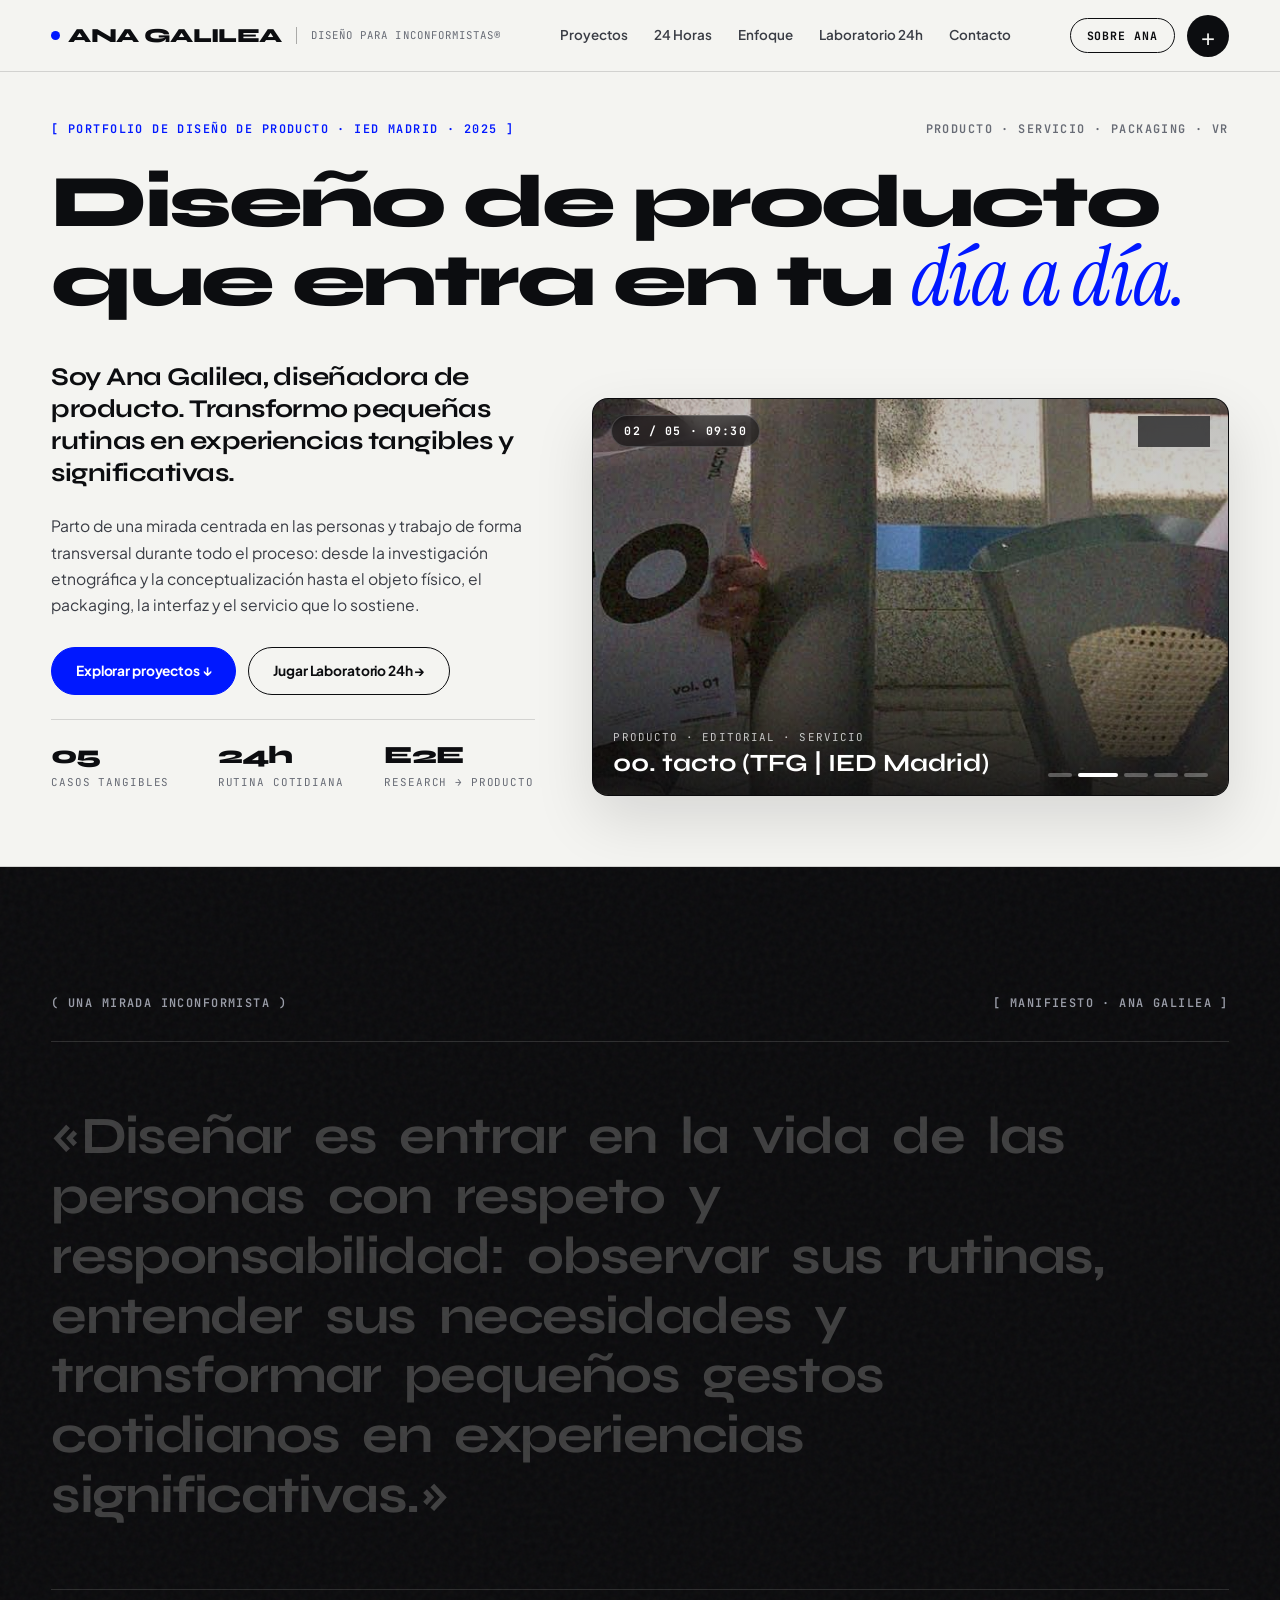
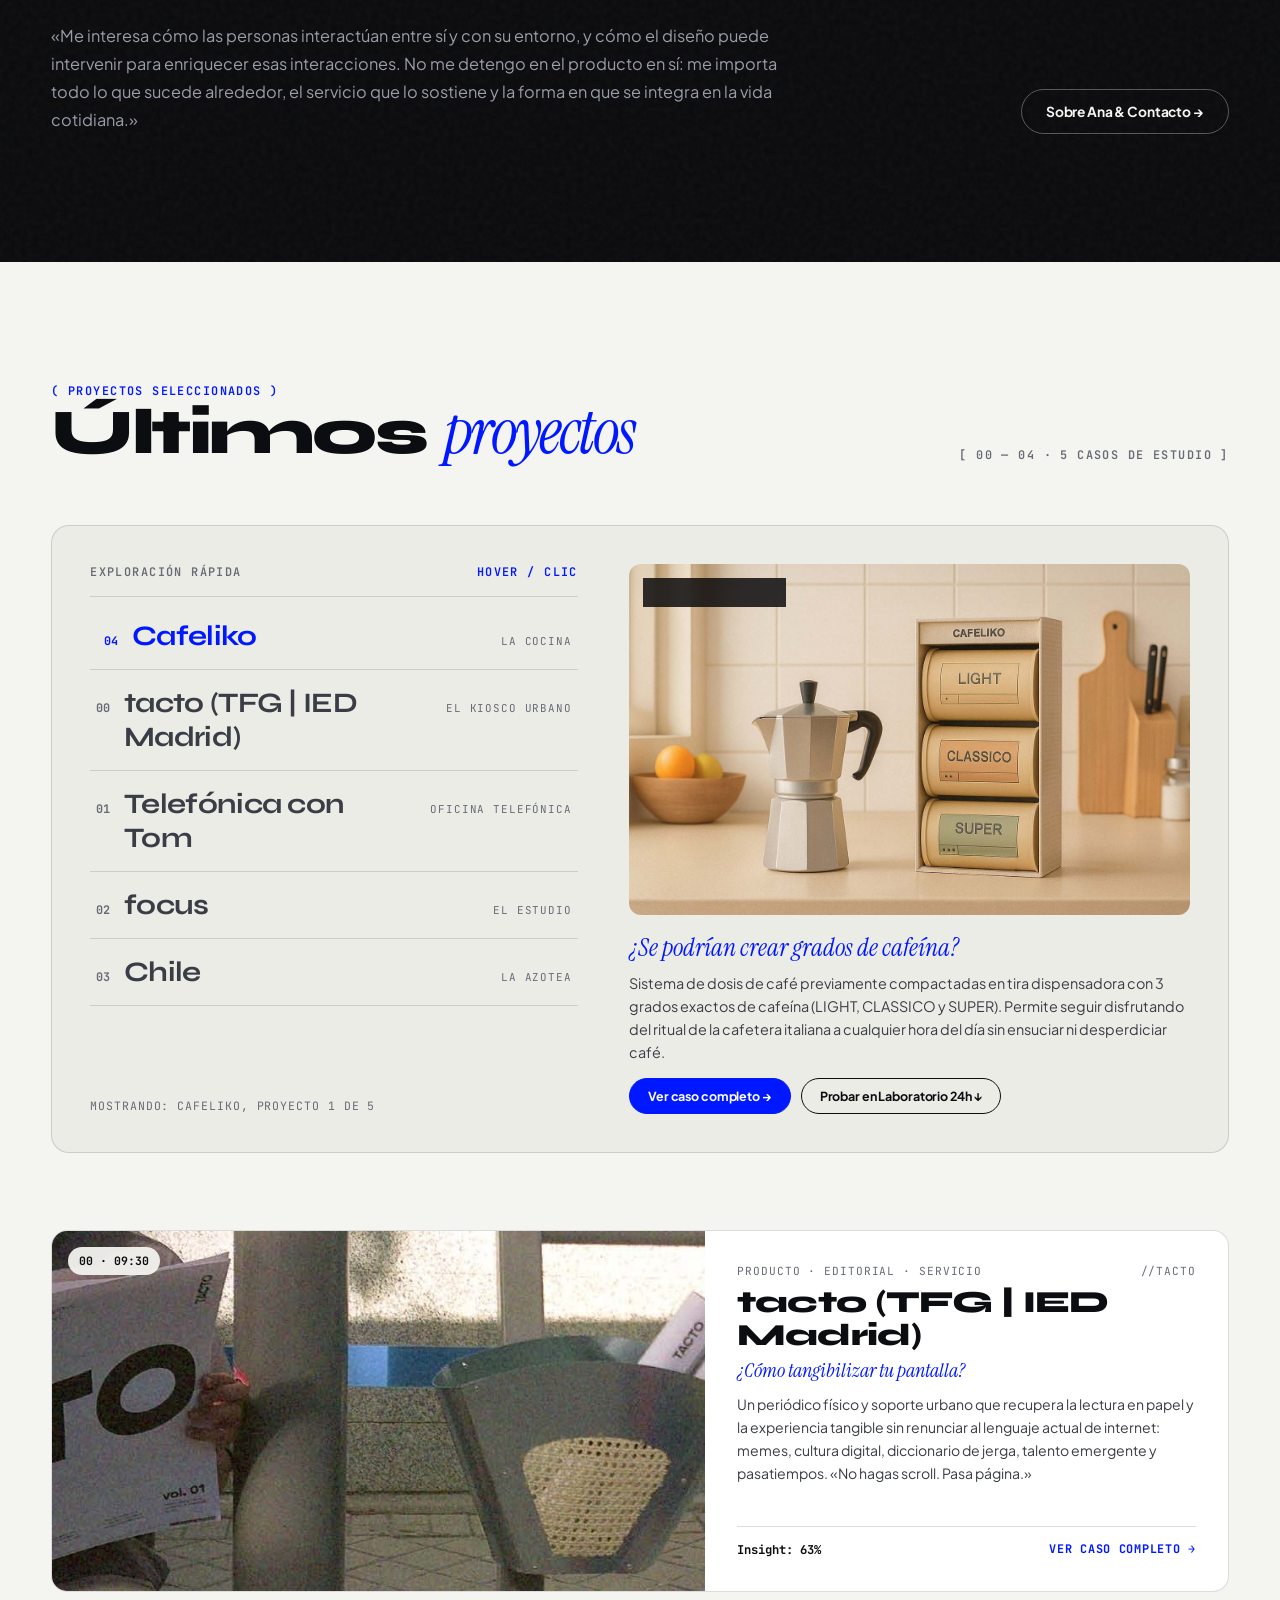
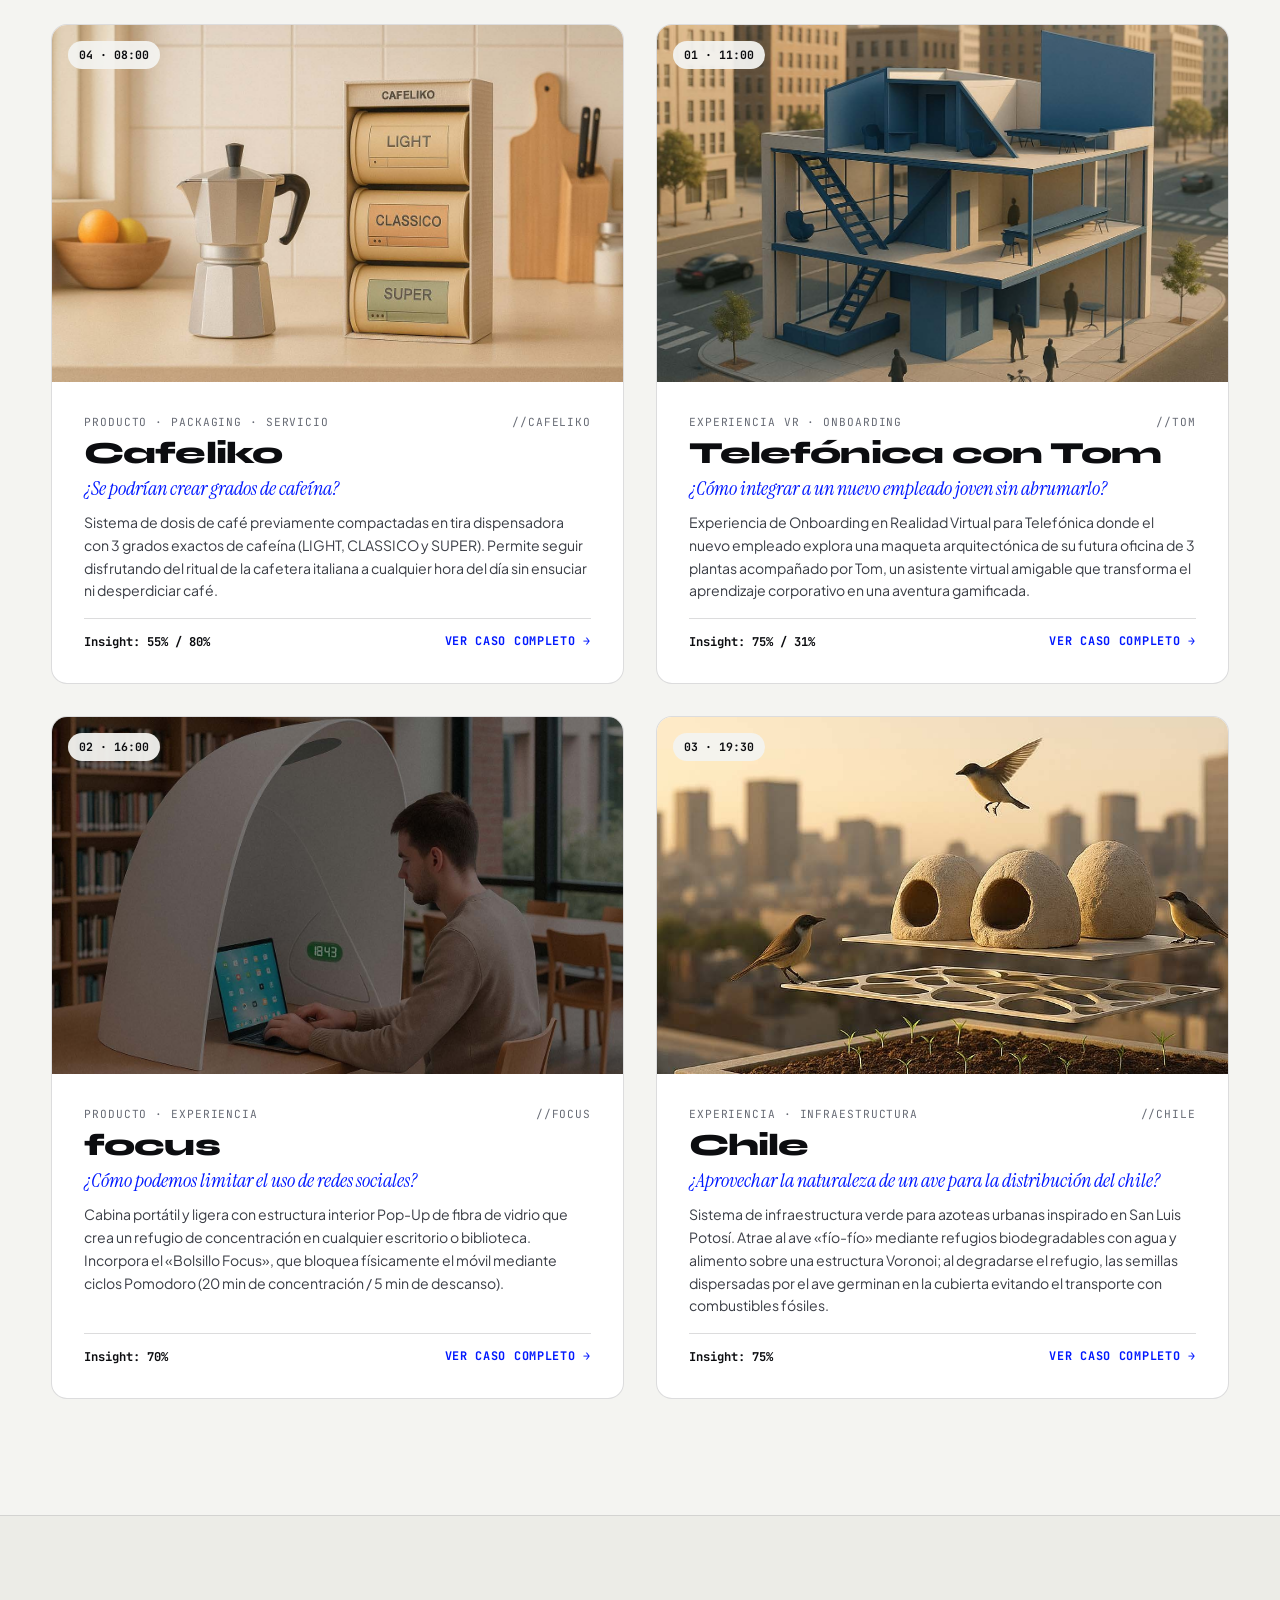
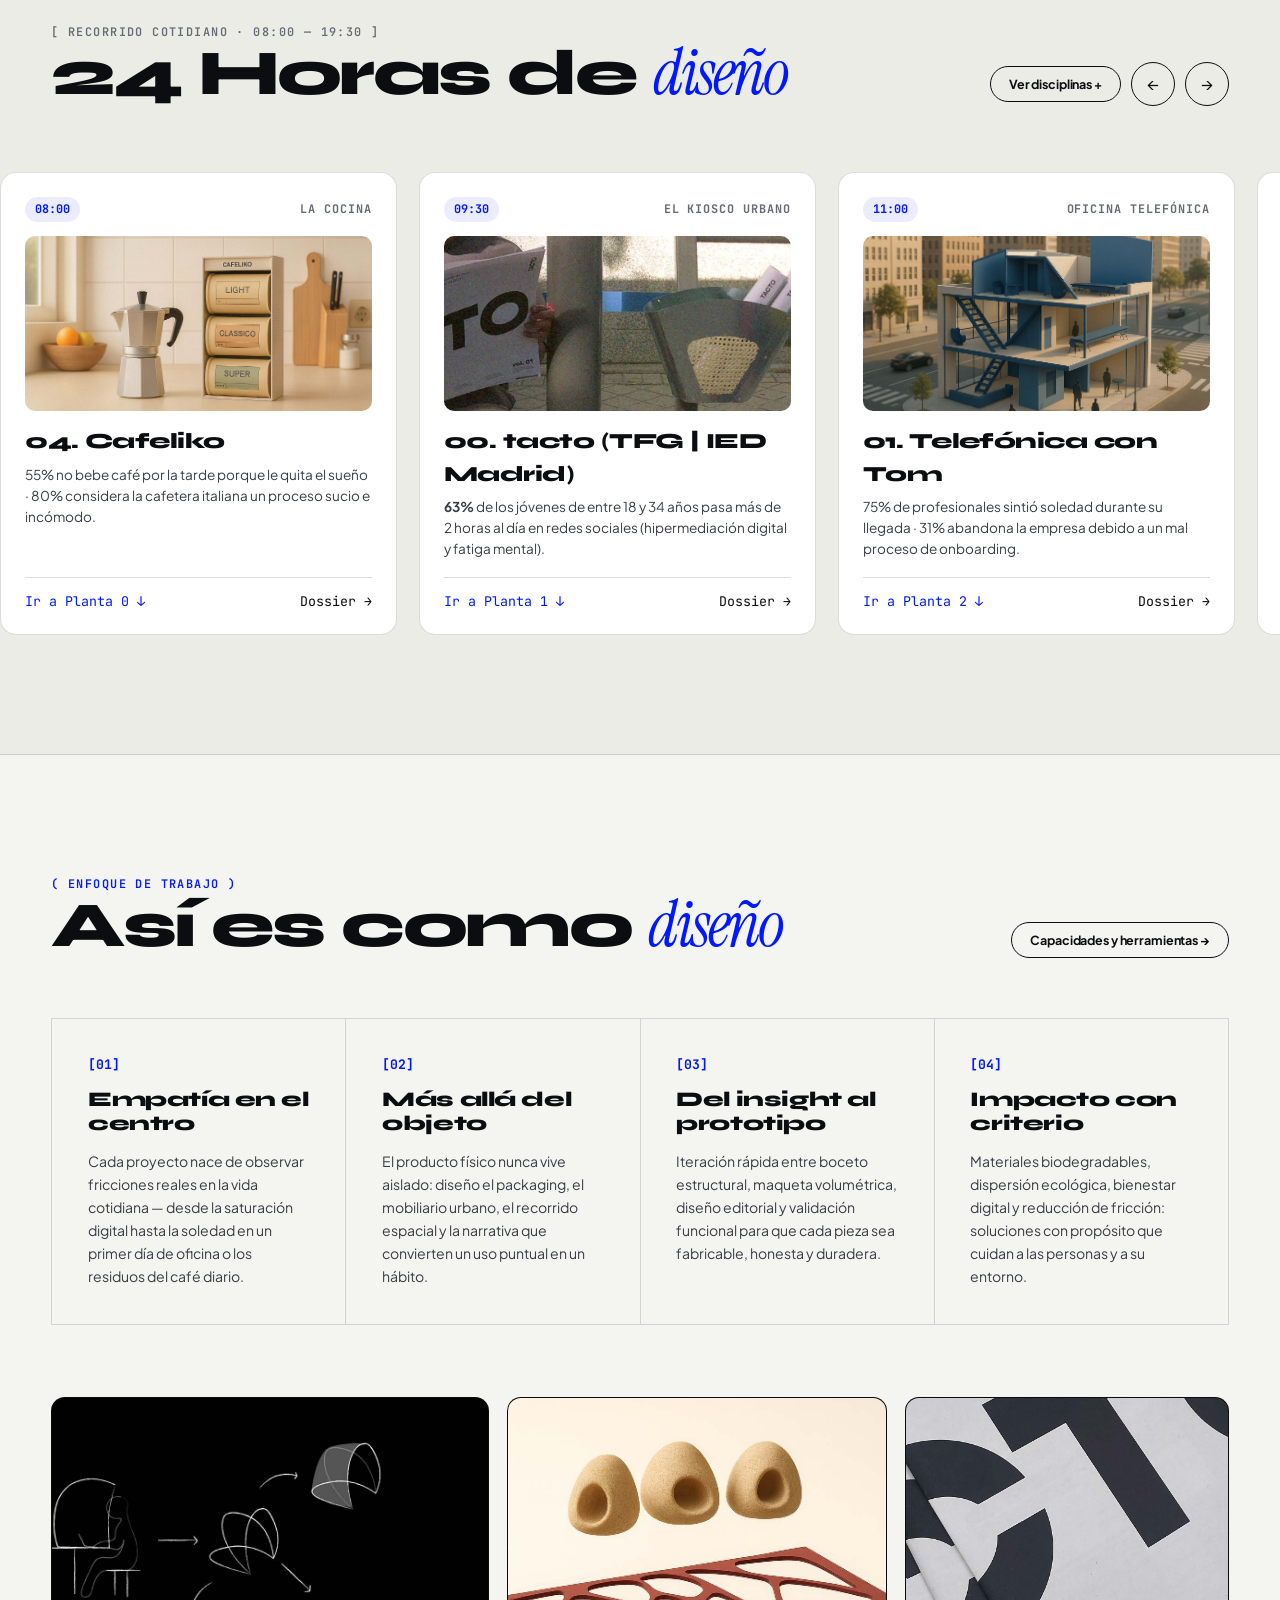
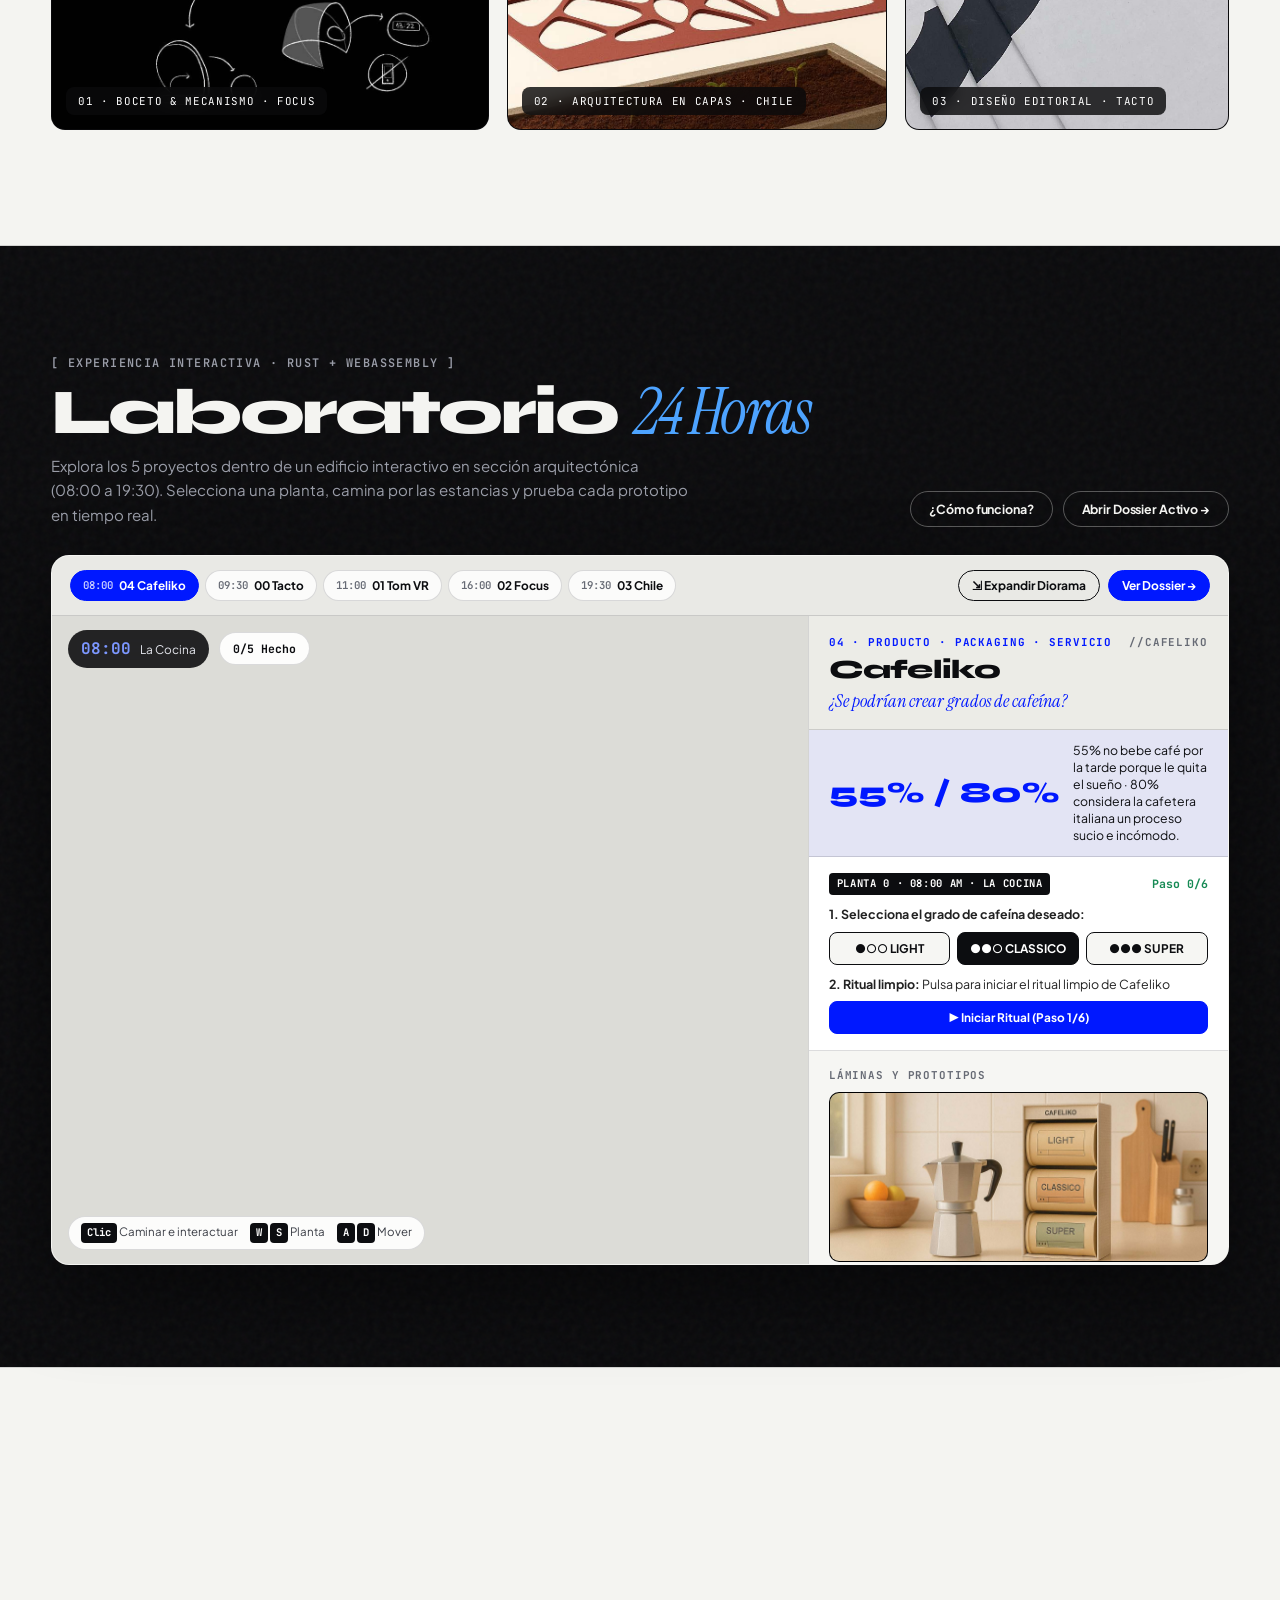
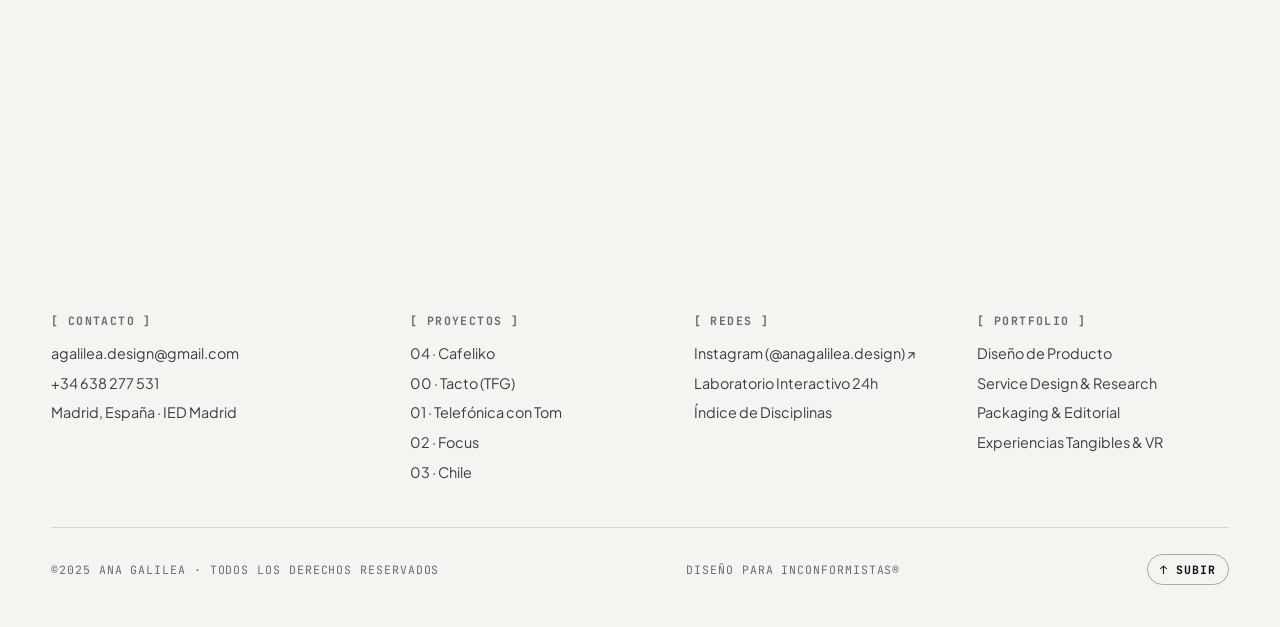
==== commit abaef906: "Desactivar CNAME temporalmente para publicar en github.io" ====
--- a/docs/index.html
+++ b/docs/index.html
@@ -14,11 +14,11 @@
 
   <!-- Open Graph para WhatsApp, Telegram, iMessage, LinkedIn -->
   <meta property="og:type" content="website" />
-  <meta property="og:url" content="https://anagalilea.xyz/" />
+  <meta property="og:url" content="https://jjgg2018.github.io/ana-portfolio/" />
   <meta property="og:title" content="Ana Galilea · Diseño de Producto (Portfolio 2025)" />
   <meta property="og:description" content="Diseño para inconformistas. 5 proyectos de diseño de producto, servicios y rituales cotidianos + Laboratorio Interactivo 24 Horas." />
-  <meta property="og:image" content="https://anagalilea.xyz/assets/portfolio/og_preview.jpg" />
-  <meta property="og:image:secure_url" content="https://anagalilea.xyz/assets/portfolio/og_preview.jpg" />
+  <meta property="og:image" content="https://jjgg2018.github.io/ana-portfolio/assets/portfolio/og_preview.jpg" />
+  <meta property="og:image:secure_url" content="https://jjgg2018.github.io/ana-portfolio/assets/portfolio/og_preview.jpg" />
   <meta property="og:image:type" content="image/jpeg" />
   <meta property="og:image:width" content="1200" />
   <meta property="og:image:height" content="630" />
@@ -28,14 +28,14 @@
   <meta name="twitter:card" content="summary_large_image" />
   <meta name="twitter:title" content="Ana Galilea · Diseño de Producto" />
   <meta name="twitter:description" content="Portfolio de diseño de producto (2025). 5 proyectos tangibles y experiencias significativas." />
-  <meta name="twitter:image" content="https://anagalilea.xyz/assets/portfolio/og_preview.jpg" />
+  <meta name="twitter:image" content="https://jjgg2018.github.io/ana-portfolio/assets/portfolio/og_preview.jpg" />
 
   <!-- Google Fonts: Syne (Display), Plus Jakarta Sans (Body), Instrument Serif (Editorial Italic), JetBrains Mono (Technical Meta) -->
   <link rel="preconnect" href="https://fonts.googleapis.com" />
   <link rel="preconnect" href="https://fonts.gstatic.com" crossorigin />
   <link href="https://fonts.googleapis.com/css2?family=Instrument+Serif:ital@0;1&family=JetBrains+Mono:wght@500;700&family=Plus+Jakarta+Sans:wght@400;500;600;700;800&family=Syne:wght@600;700;800&display=swap" rel="stylesheet" />
 
-  <link rel="stylesheet" href="styles.css" />
+  <link rel="stylesheet" href="styles.css?v=2026" />
 </head>
 <body>
 
@@ -693,6 +693,6 @@
   </div>
 
   <script src="wasm_bundle.js"></script>
-  <script src="game.js"></script>
+  <script src="game.js?v=2026"></script>
 </body>
 </html>
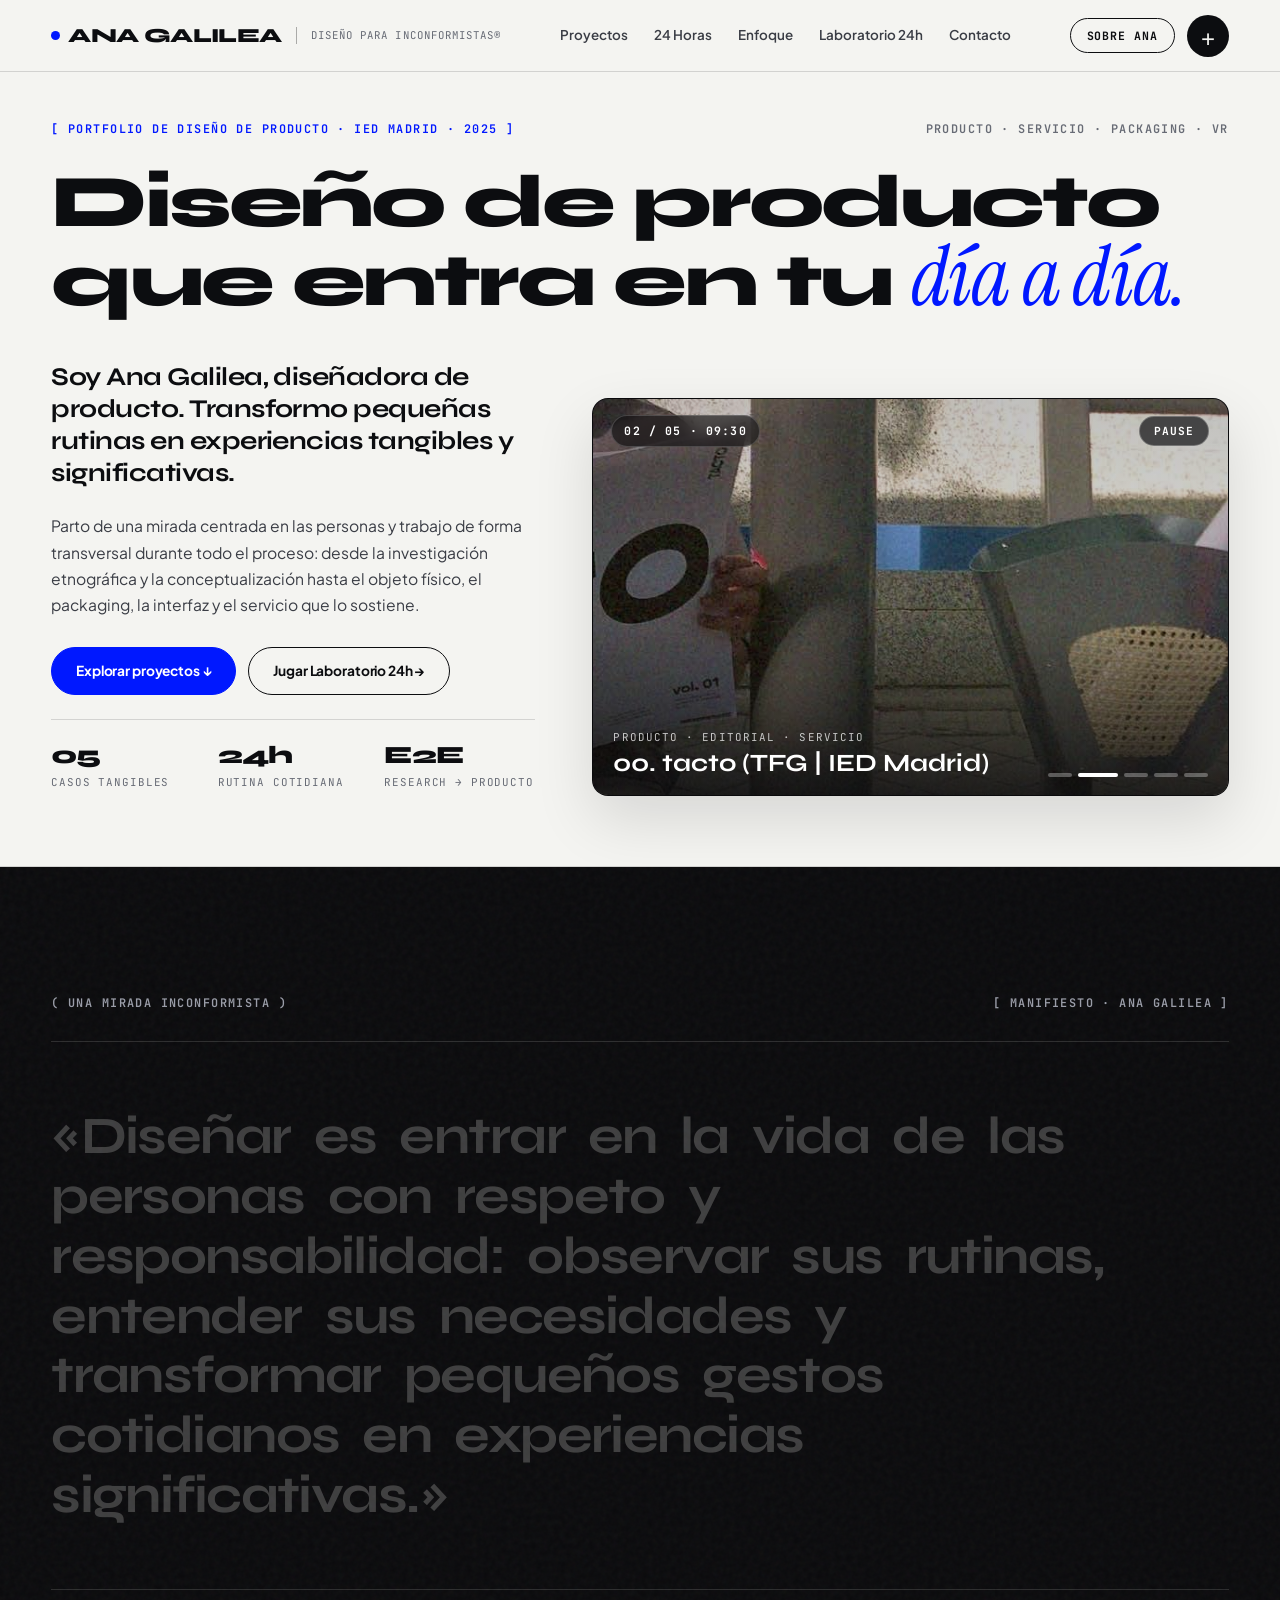
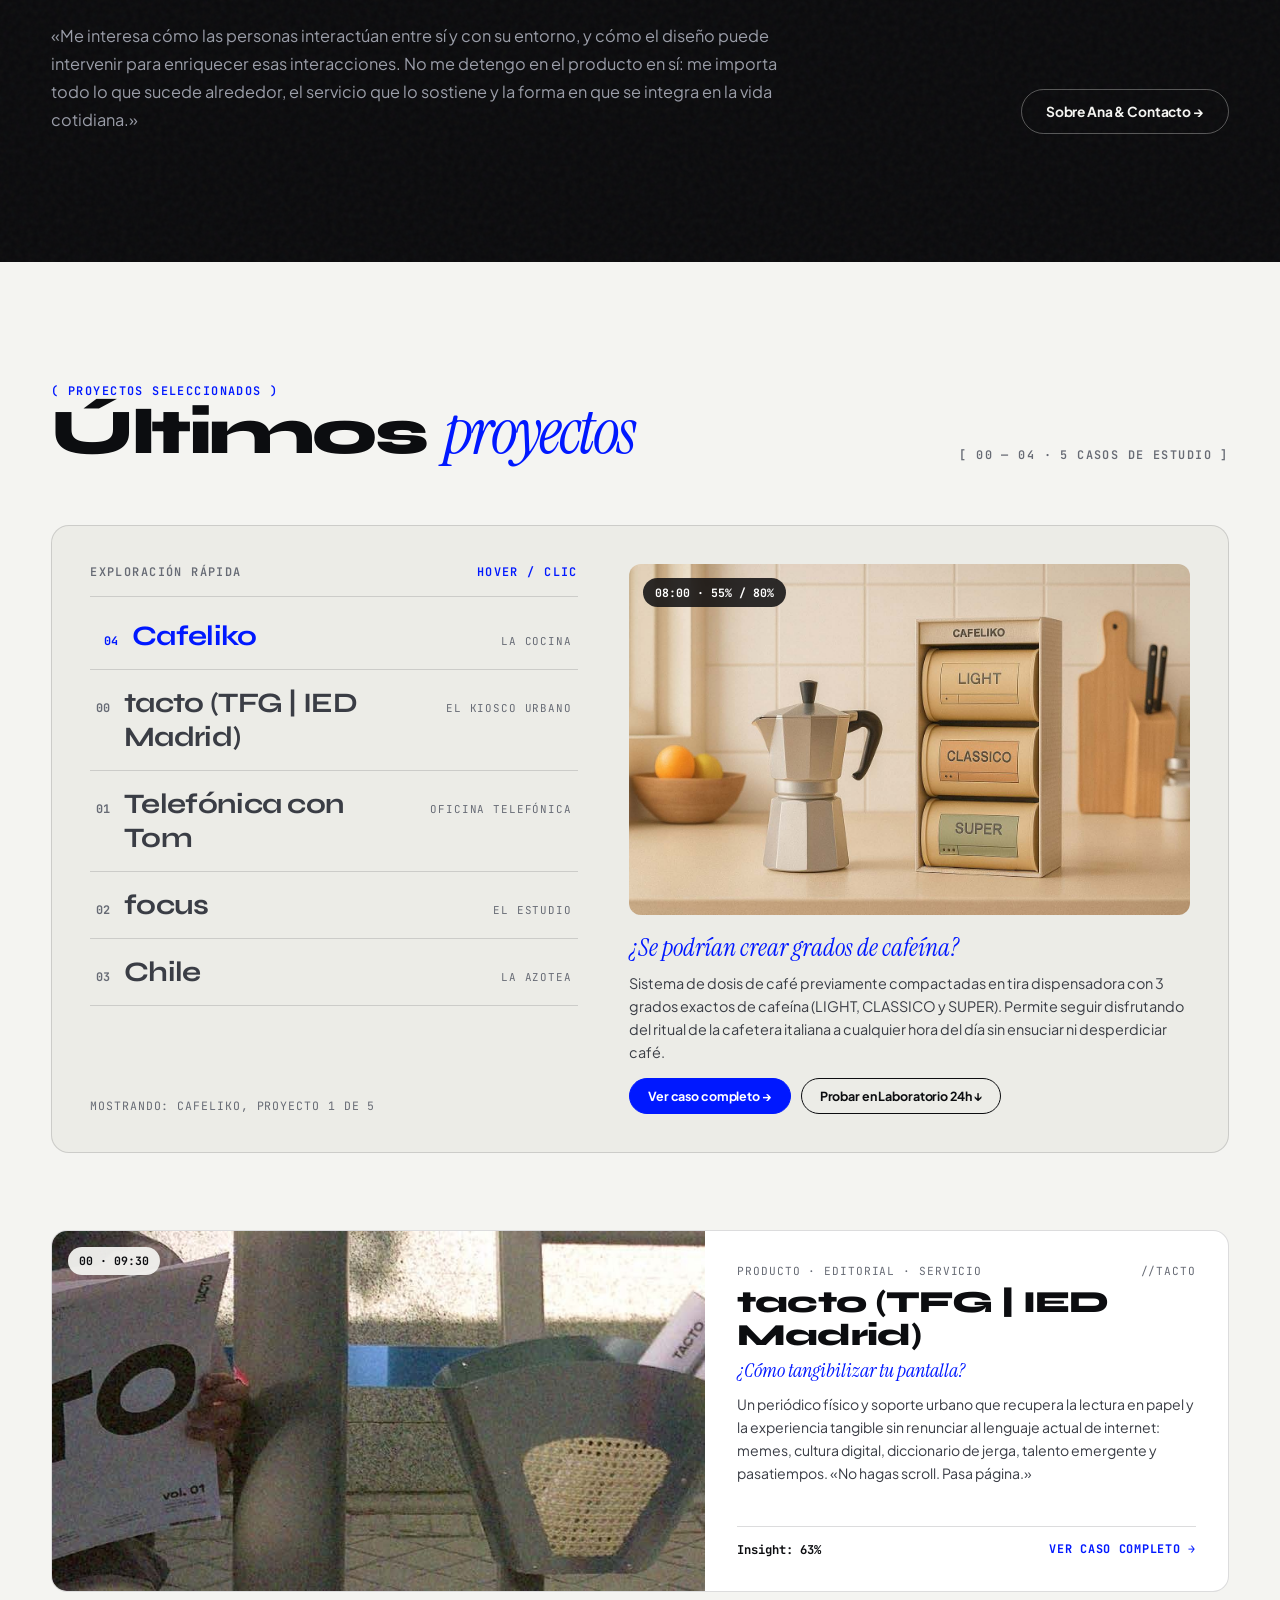
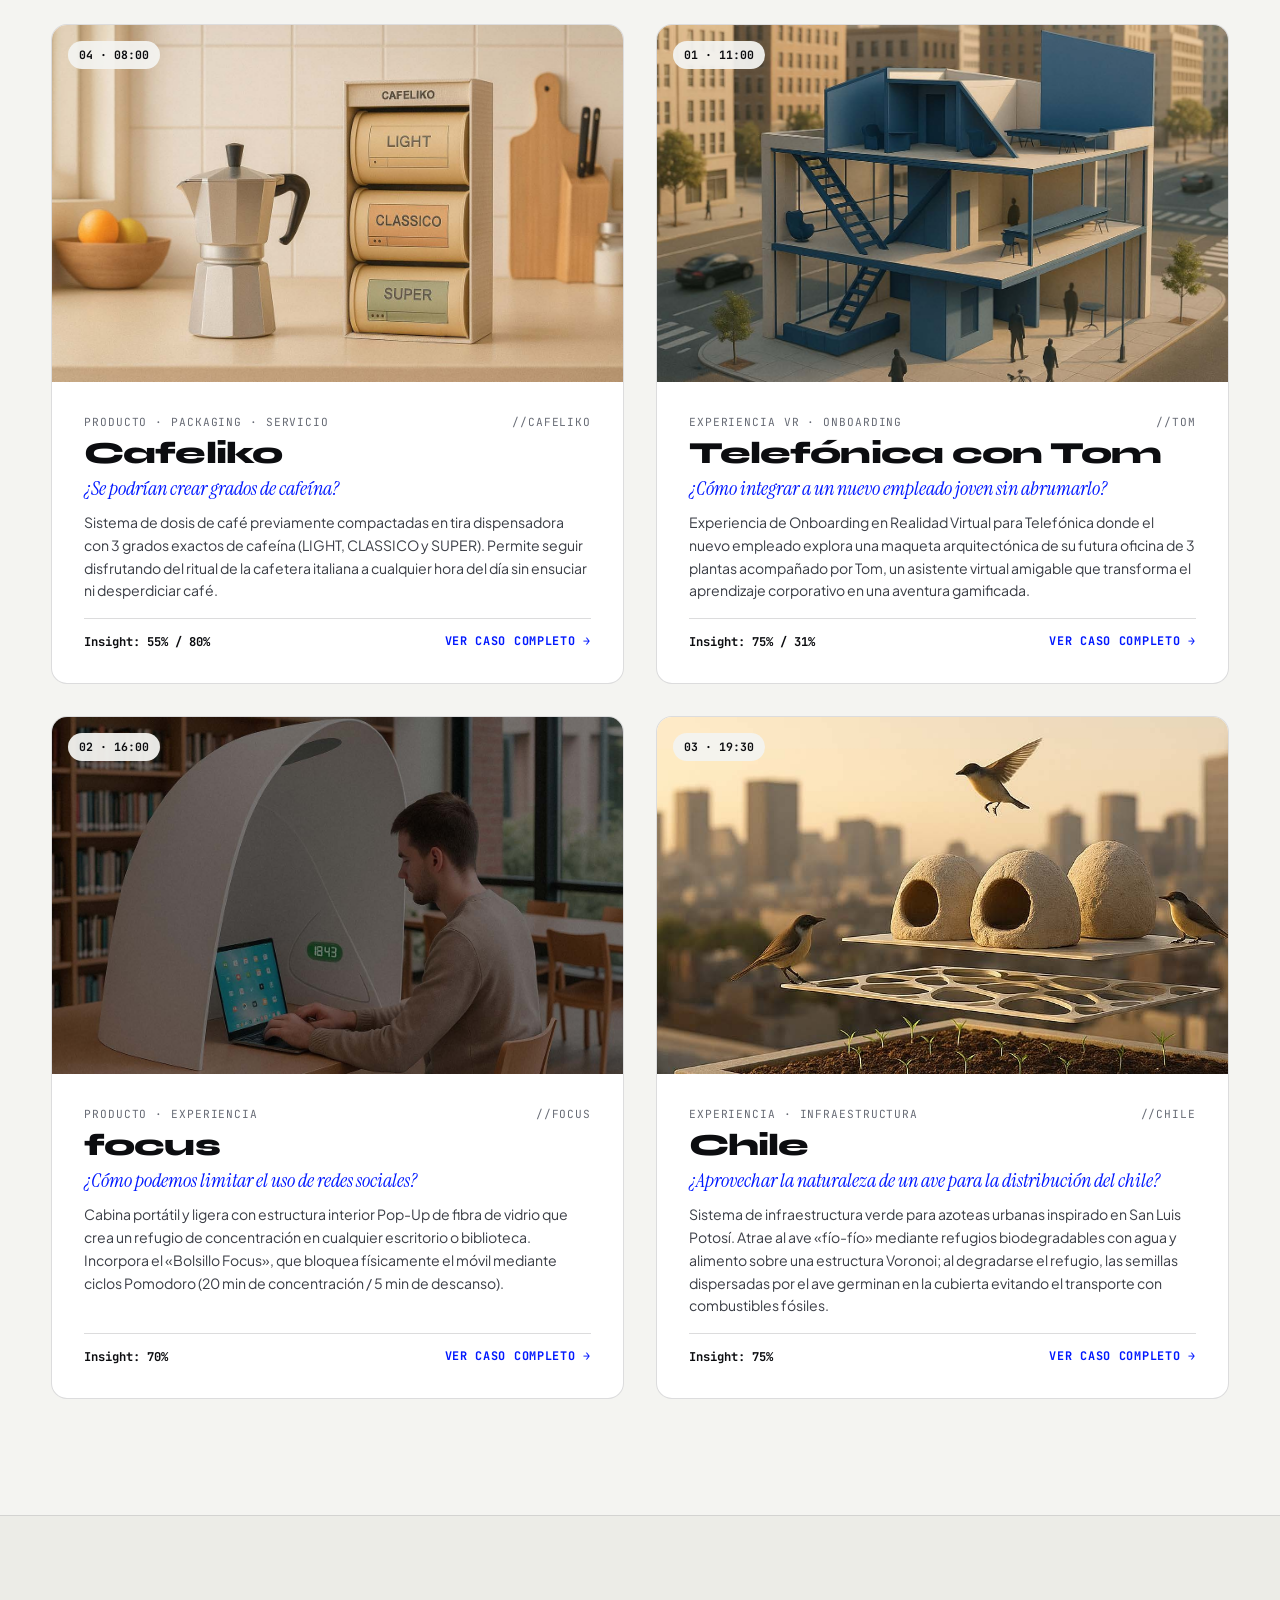
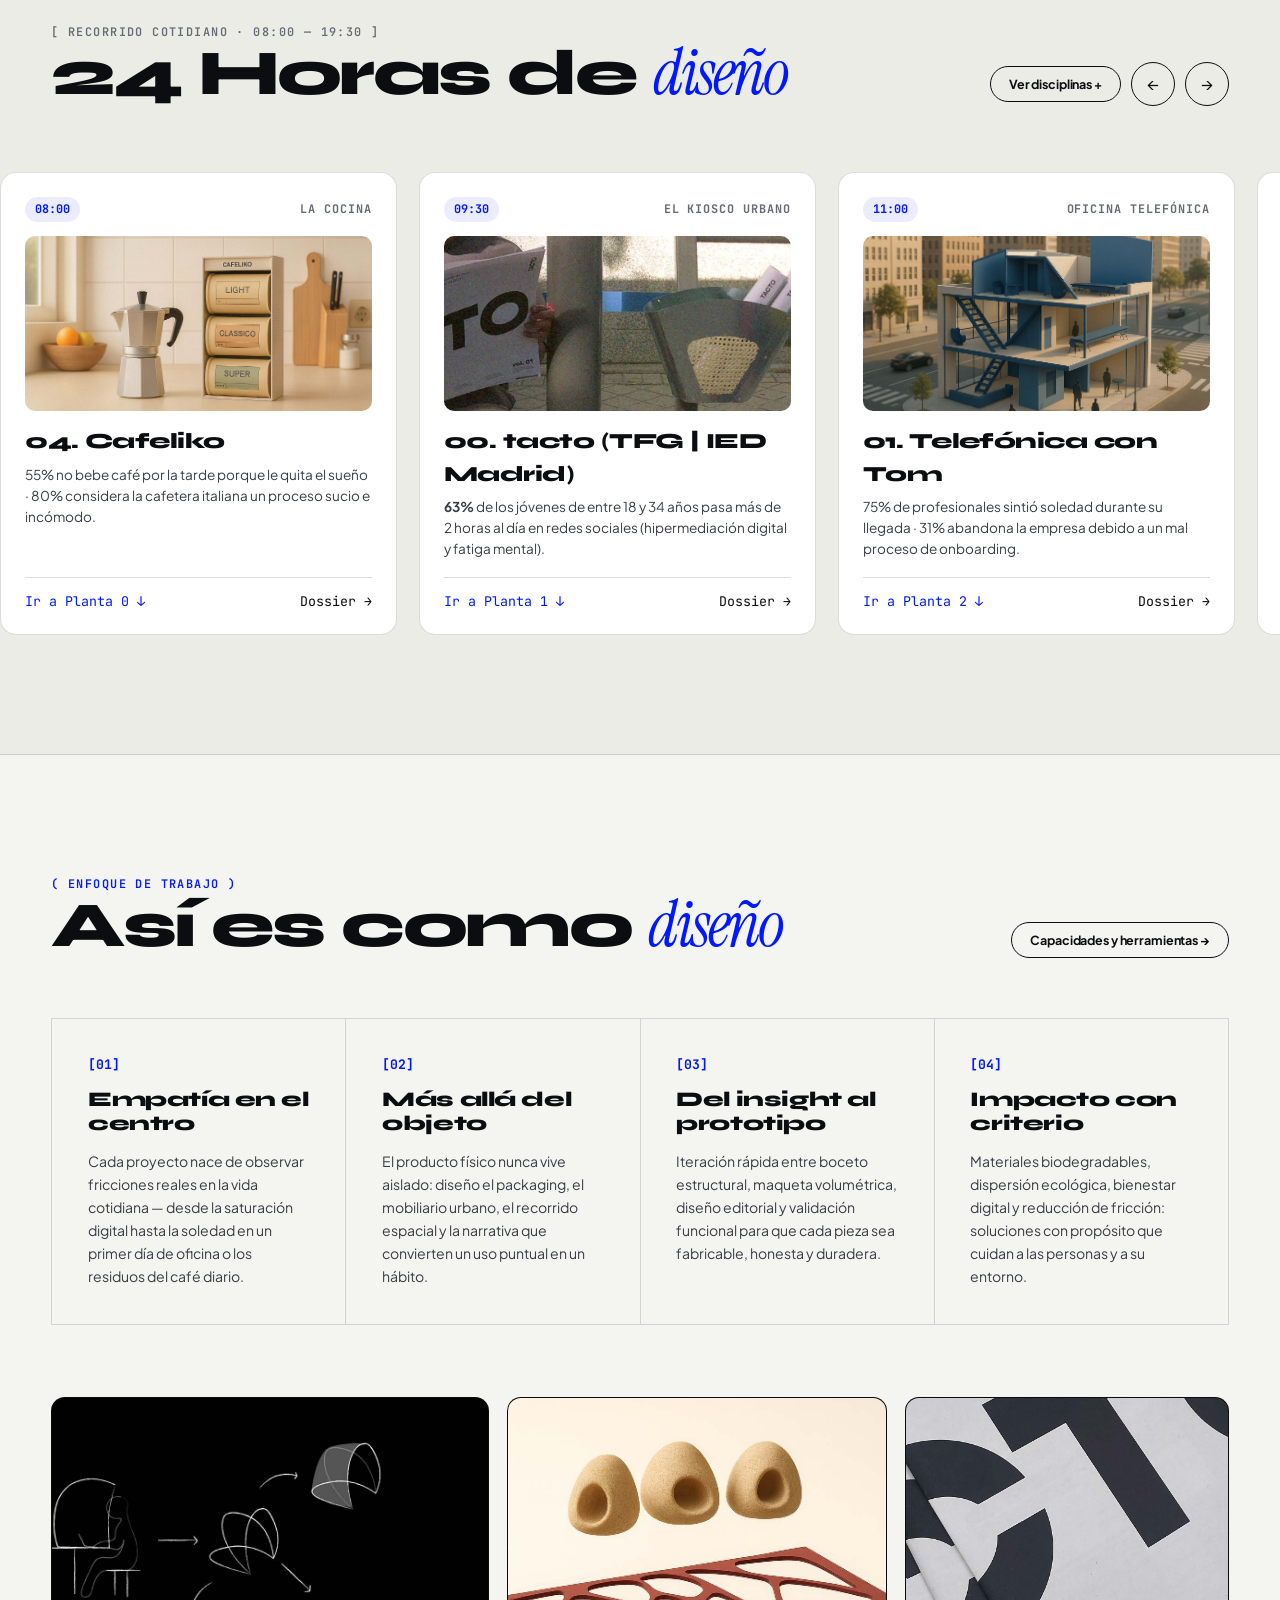
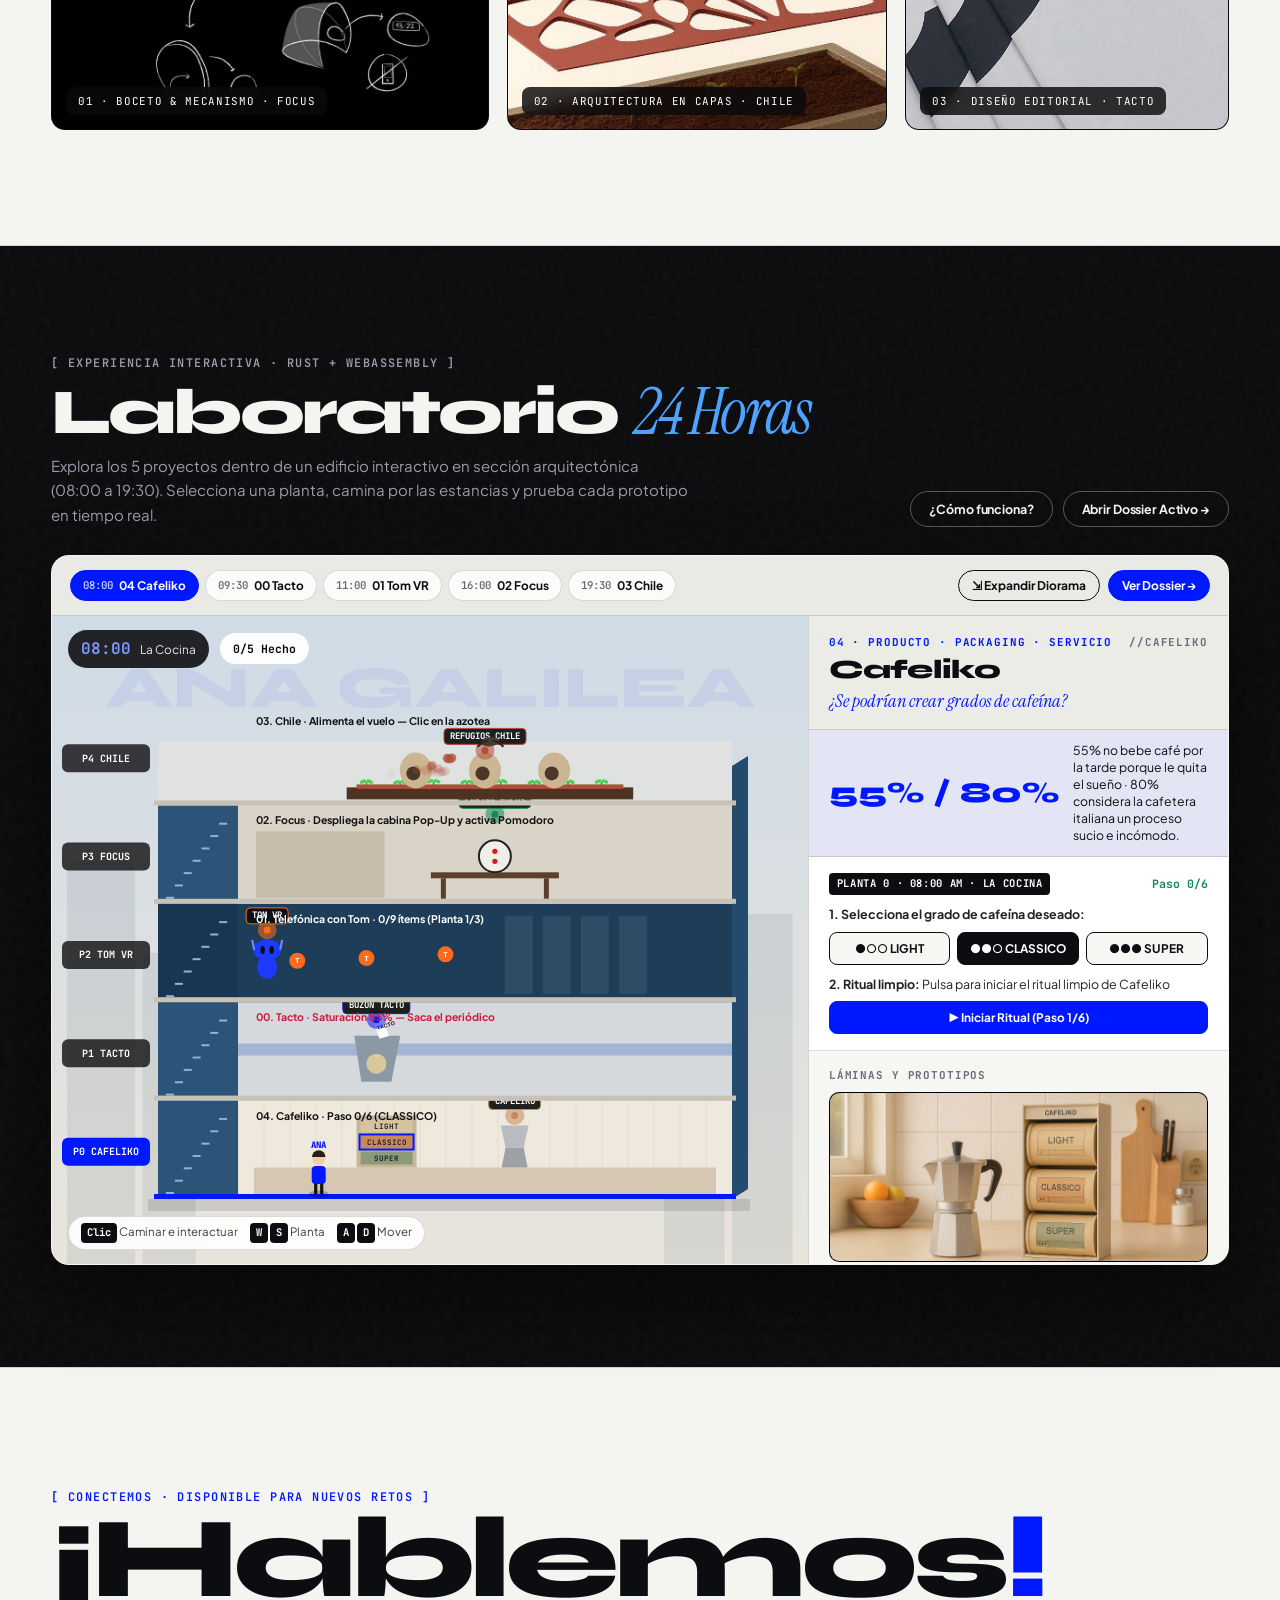
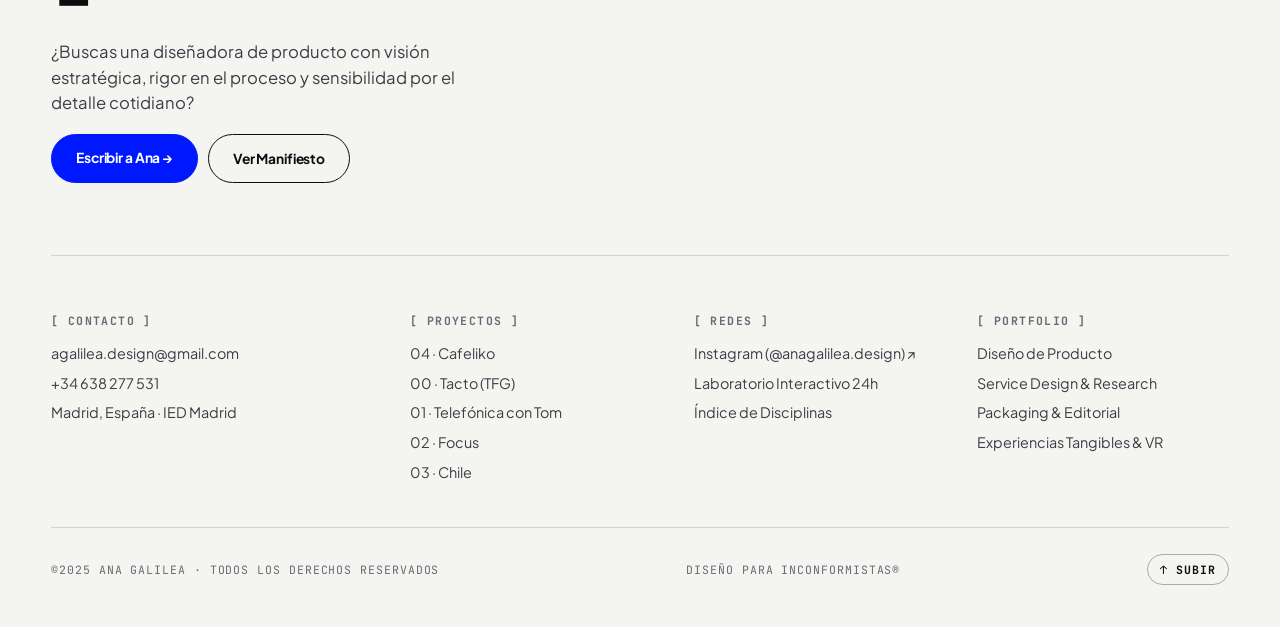
==== commit 9ec6eabf: "Reactivar dominio personalizado anagalilea.xyz" ====
--- a/docs/index.html
+++ b/docs/index.html
@@ -14,11 +14,11 @@
 
   <!-- Open Graph para WhatsApp, Telegram, iMessage, LinkedIn -->
   <meta property="og:type" content="website" />
-  <meta property="og:url" content="https://jjgg2018.github.io/ana-portfolio/" />
+  <meta property="og:url" content="https://anagalilea.xyz/" />
   <meta property="og:title" content="Ana Galilea · Diseño de Producto (Portfolio 2025)" />
   <meta property="og:description" content="Diseño para inconformistas. 5 proyectos de diseño de producto, servicios y rituales cotidianos + Laboratorio Interactivo 24 Horas." />
-  <meta property="og:image" content="https://jjgg2018.github.io/ana-portfolio/assets/portfolio/og_preview.jpg" />
-  <meta property="og:image:secure_url" content="https://jjgg2018.github.io/ana-portfolio/assets/portfolio/og_preview.jpg" />
+  <meta property="og:image" content="https://anagalilea.xyz/assets/portfolio/og_preview.jpg" />
+  <meta property="og:image:secure_url" content="https://anagalilea.xyz/assets/portfolio/og_preview.jpg" />
   <meta property="og:image:type" content="image/jpeg" />
   <meta property="og:image:width" content="1200" />
   <meta property="og:image:height" content="630" />
@@ -28,7 +28,7 @@
   <meta name="twitter:card" content="summary_large_image" />
   <meta name="twitter:title" content="Ana Galilea · Diseño de Producto" />
   <meta name="twitter:description" content="Portfolio de diseño de producto (2025). 5 proyectos tangibles y experiencias significativas." />
-  <meta name="twitter:image" content="https://jjgg2018.github.io/ana-portfolio/assets/portfolio/og_preview.jpg" />
+  <meta name="twitter:image" content="https://anagalilea.xyz/assets/portfolio/og_preview.jpg" />
 
   <!-- Google Fonts: Syne (Display), Plus Jakarta Sans (Body), Instrument Serif (Editorial Italic), JetBrains Mono (Technical Meta) -->
   <link rel="preconnect" href="https://fonts.googleapis.com" />
